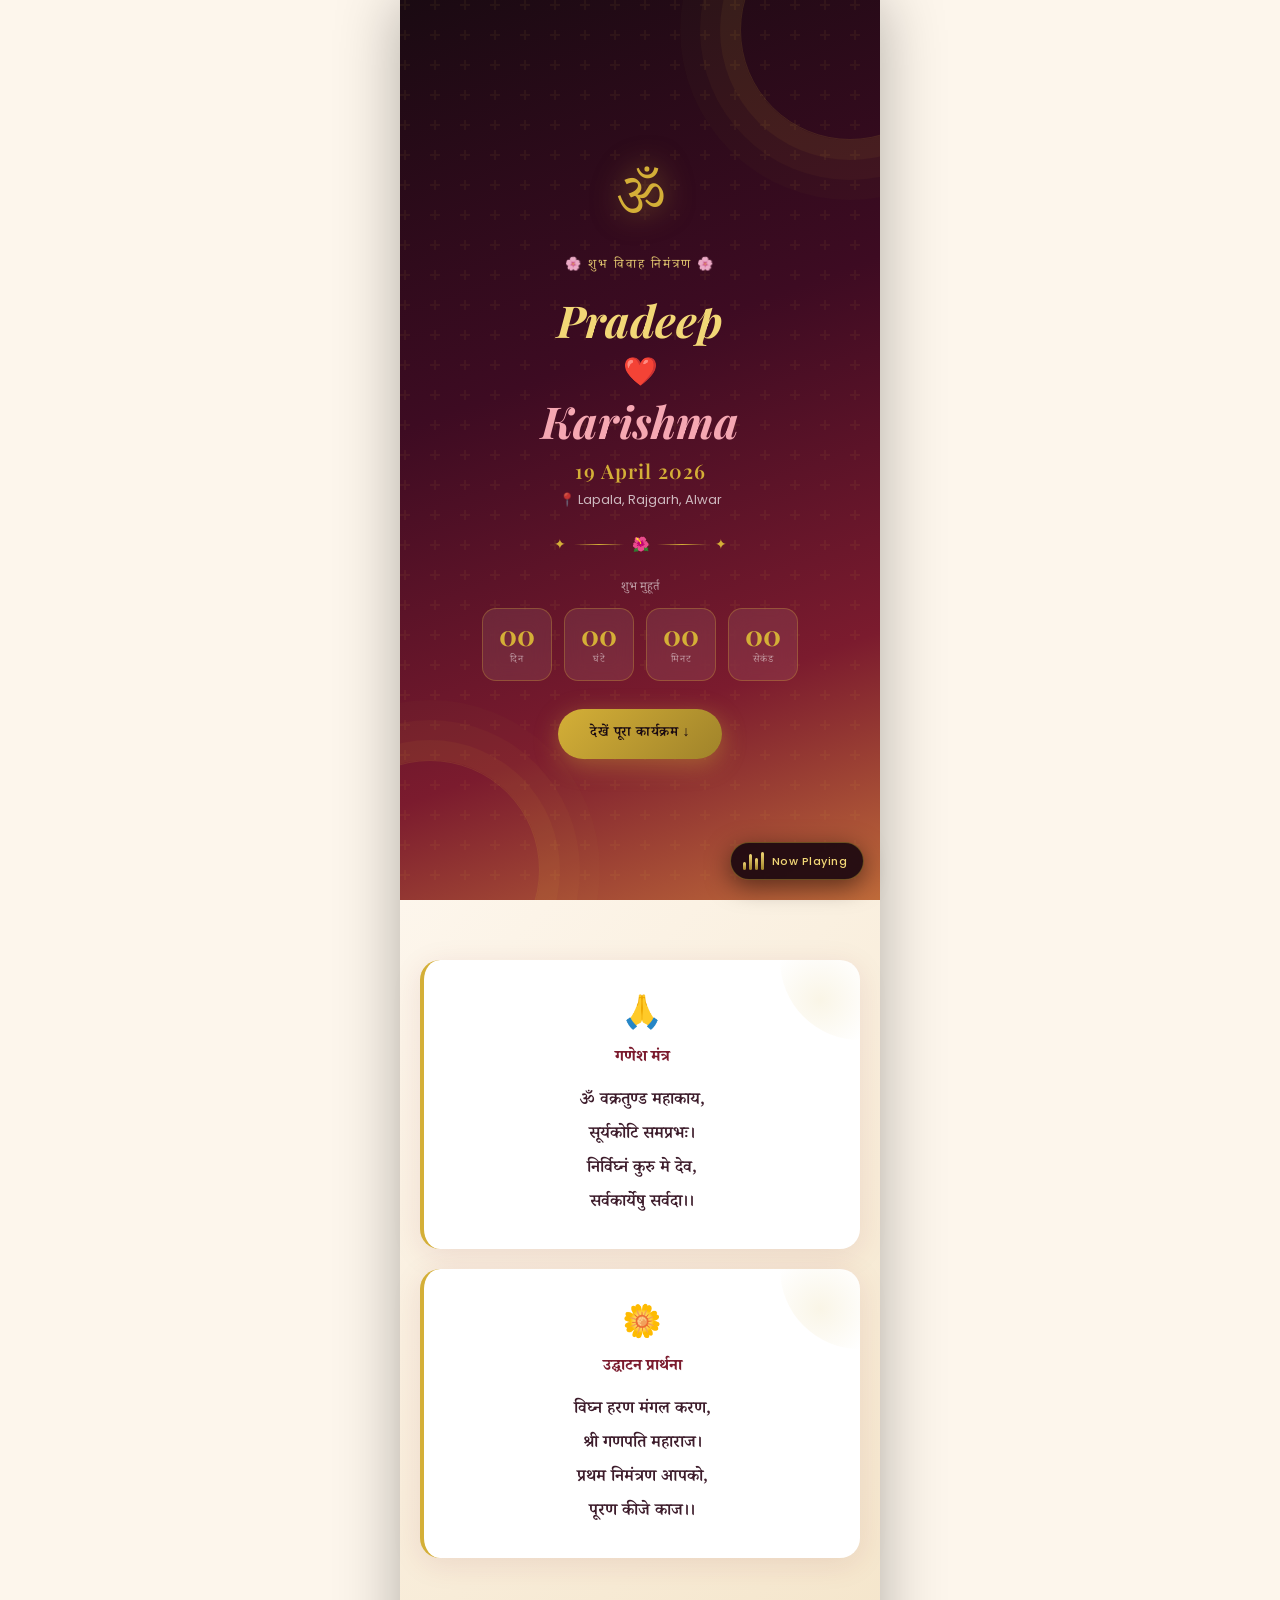
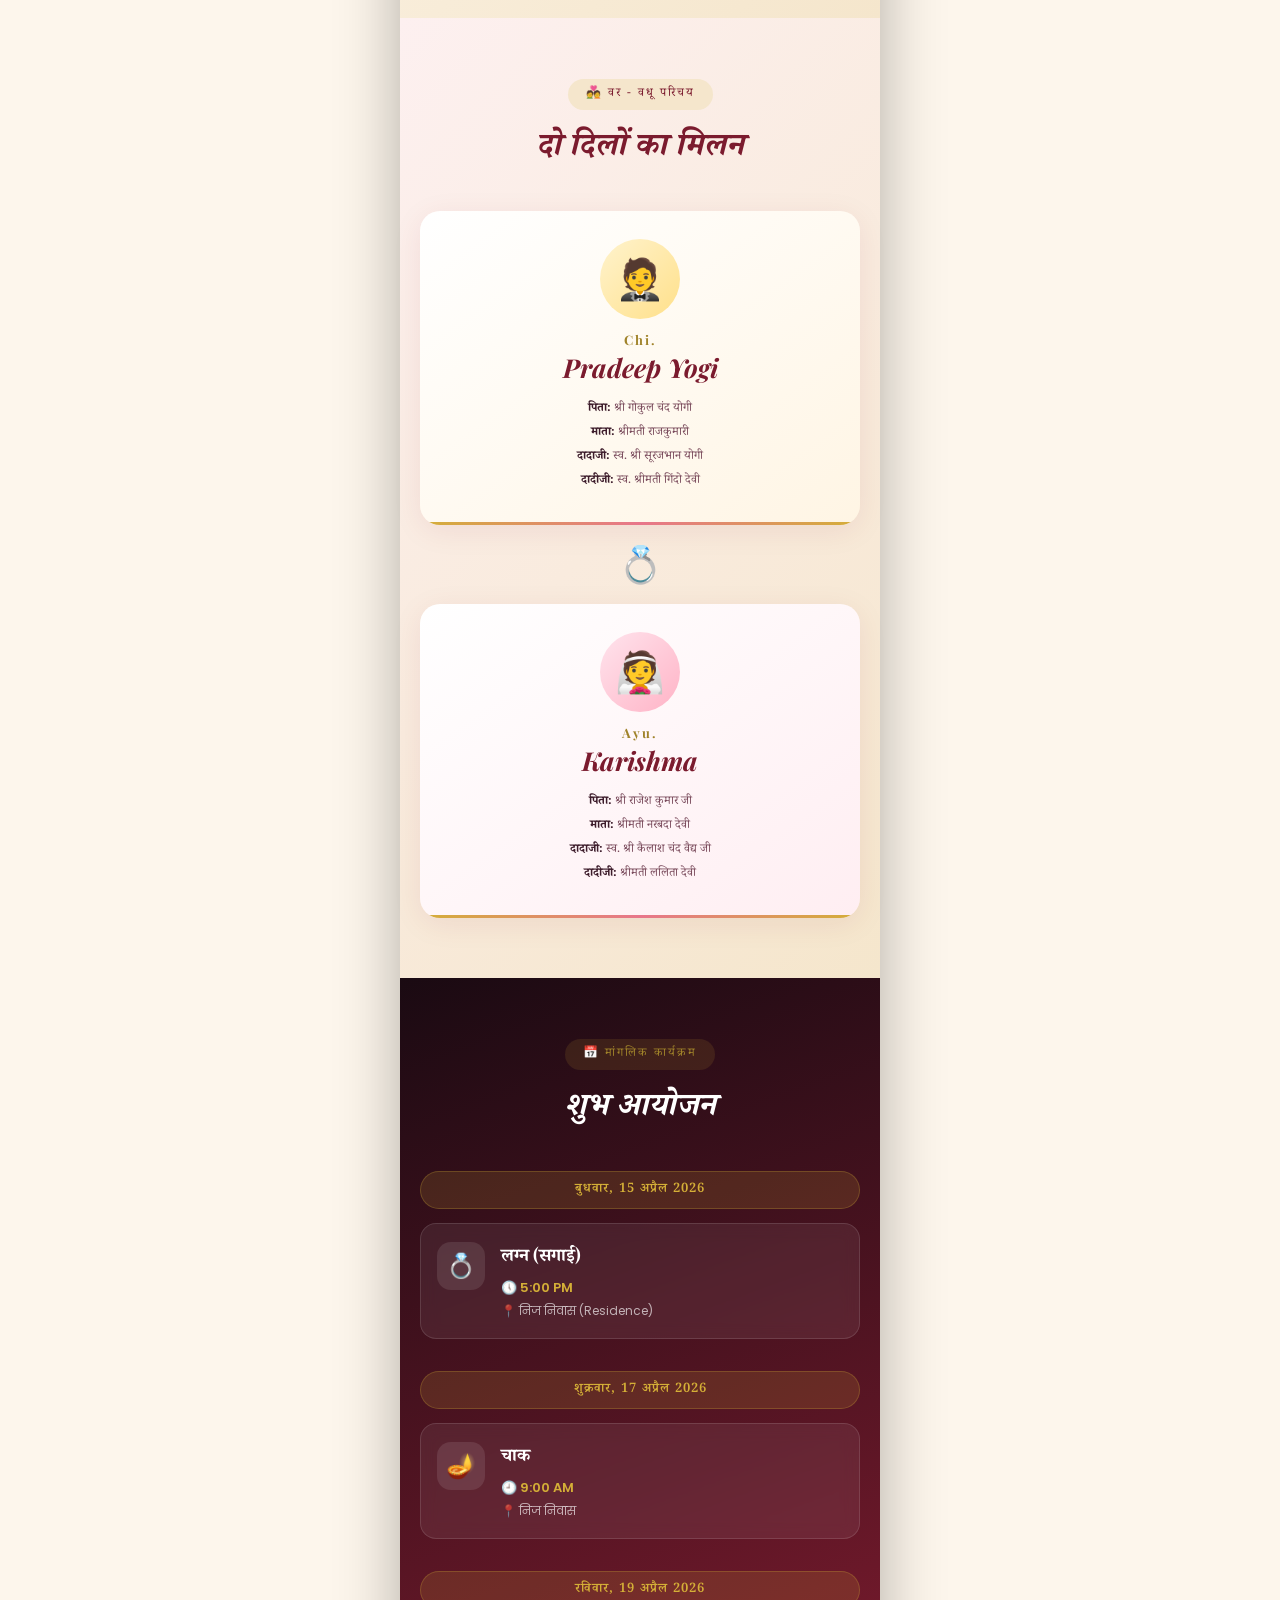
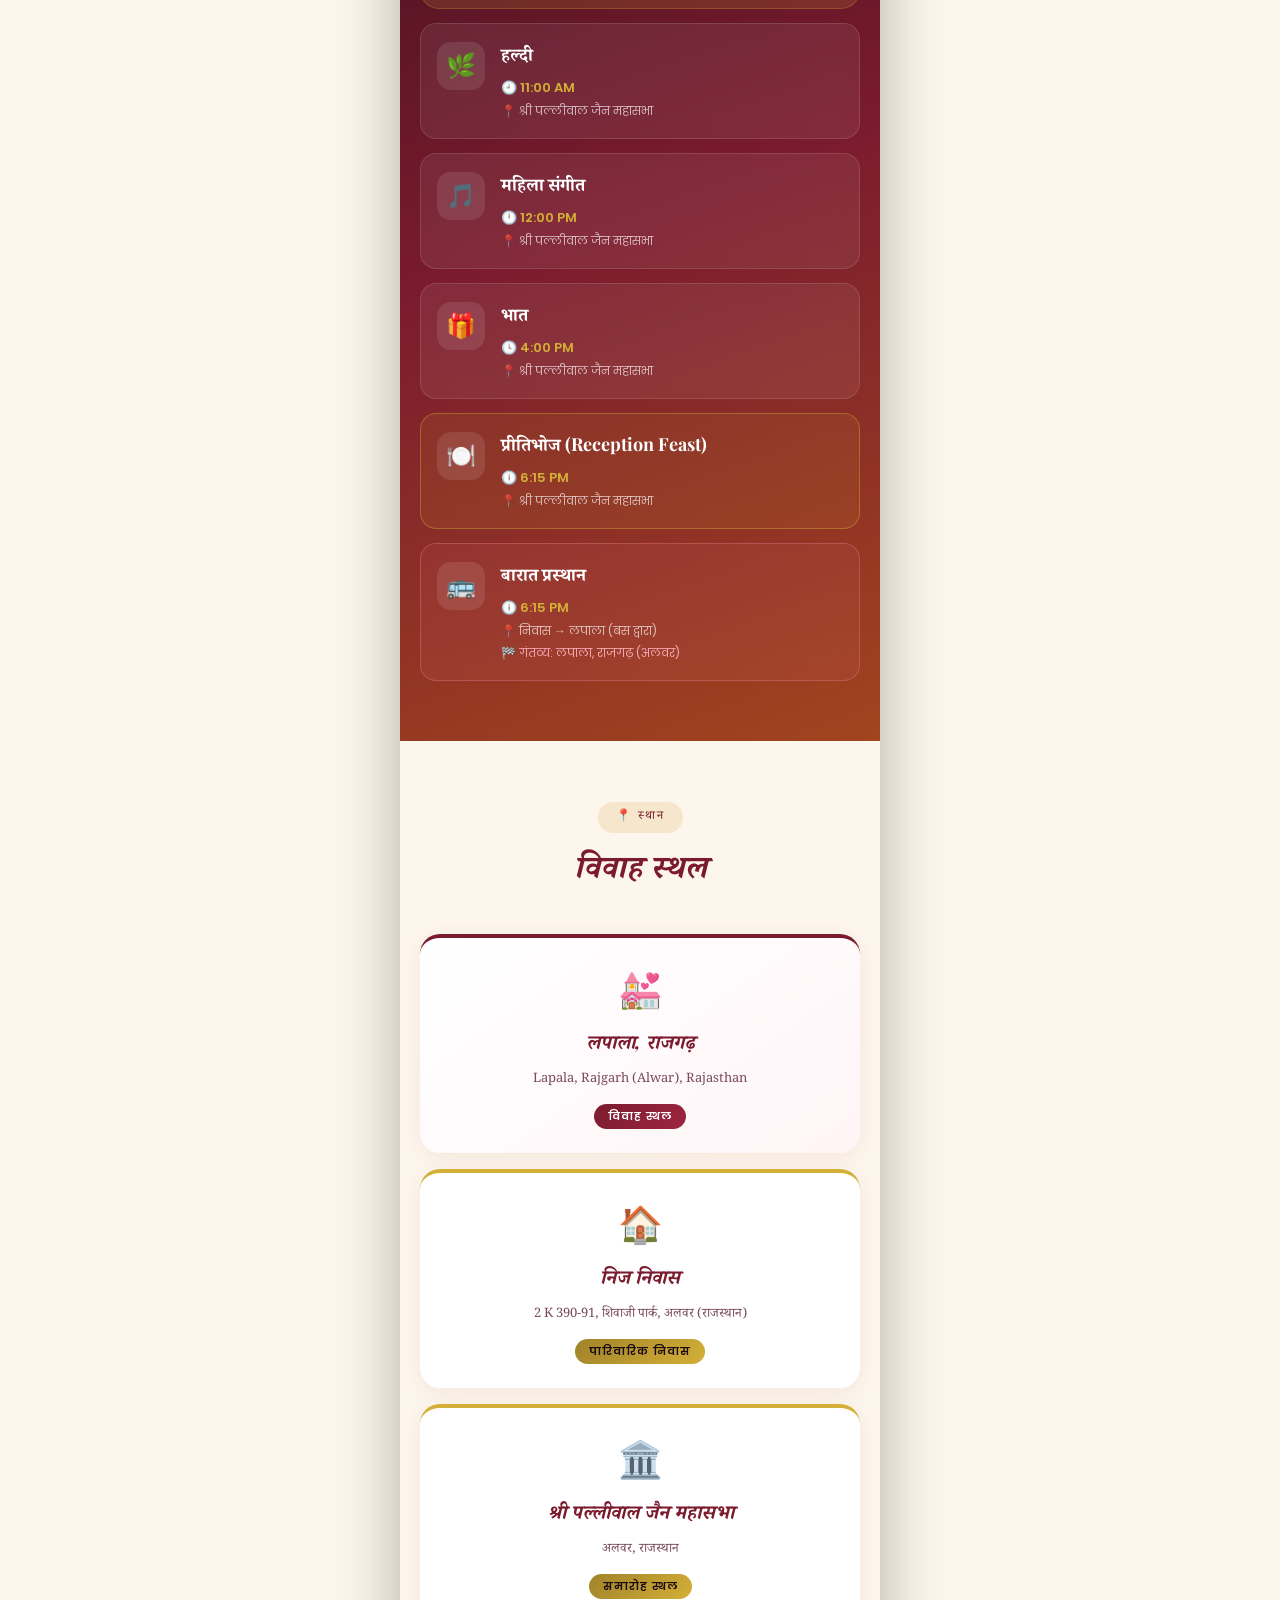
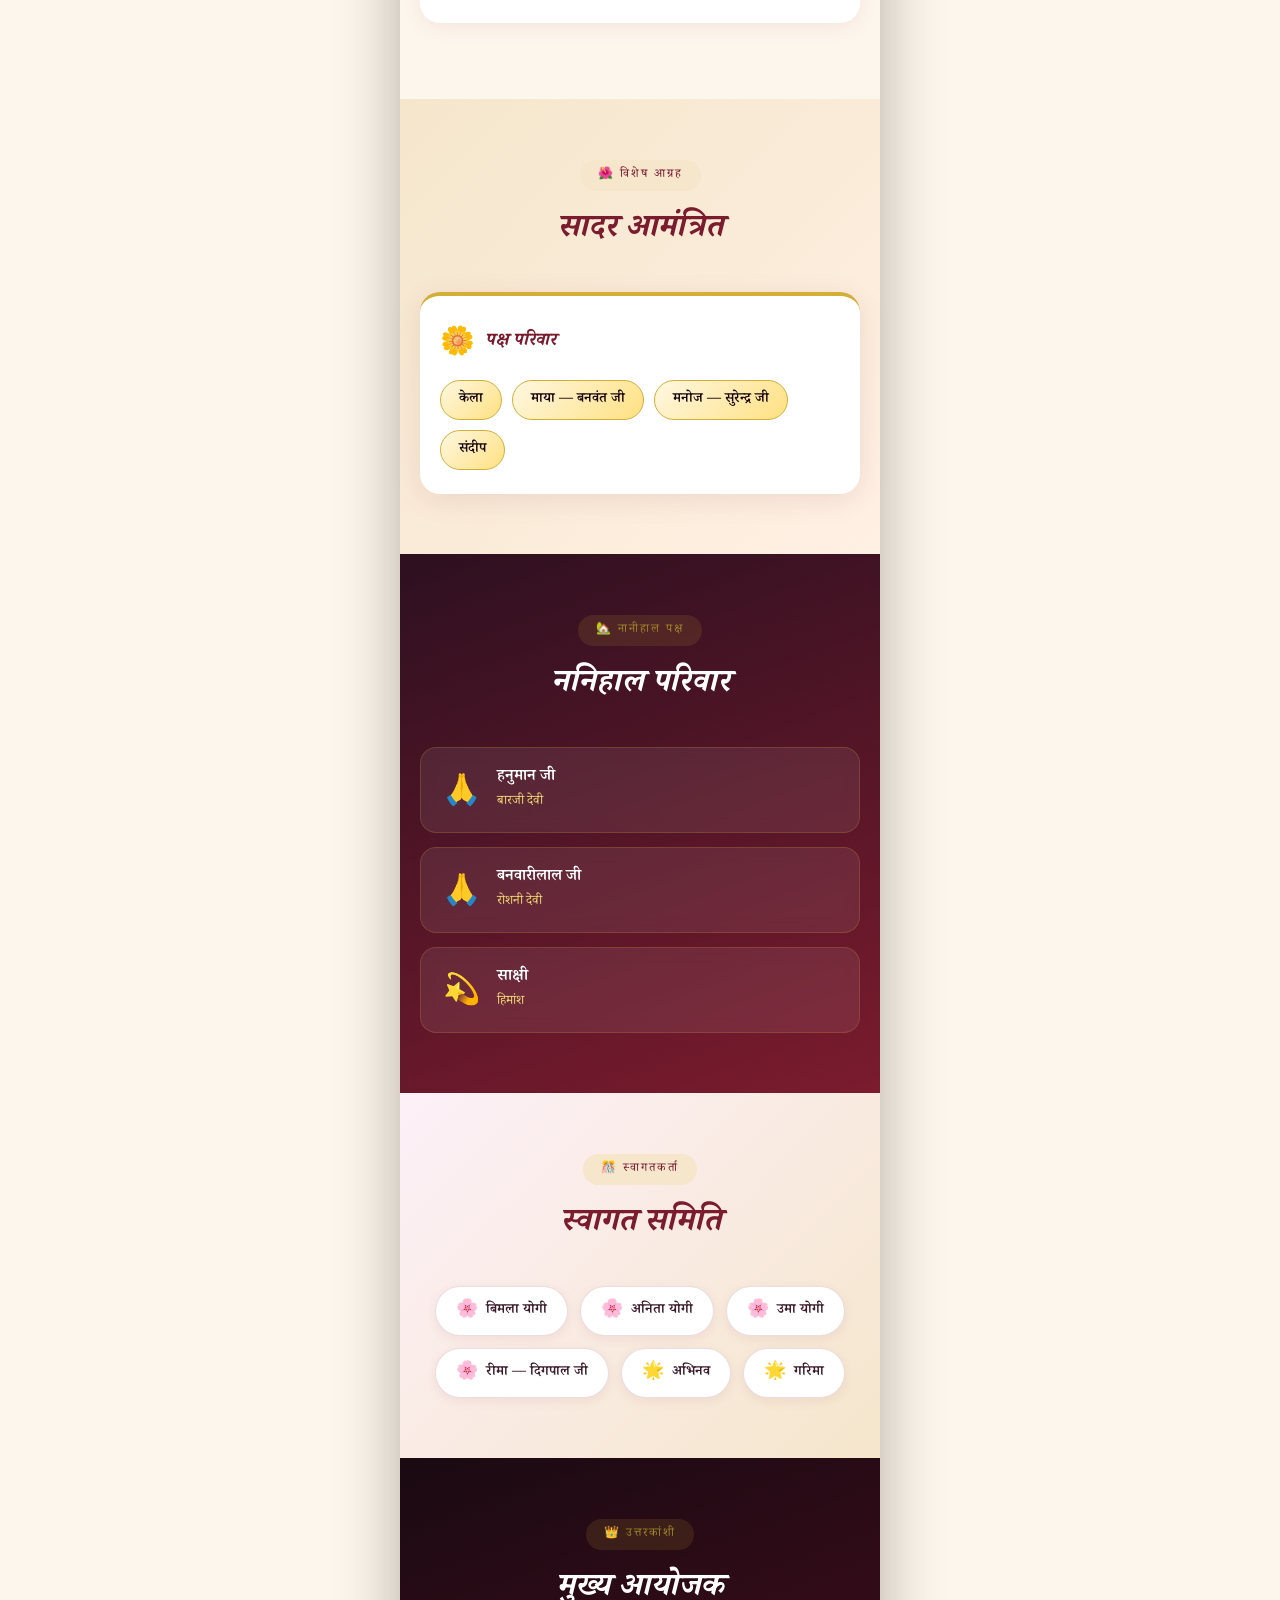
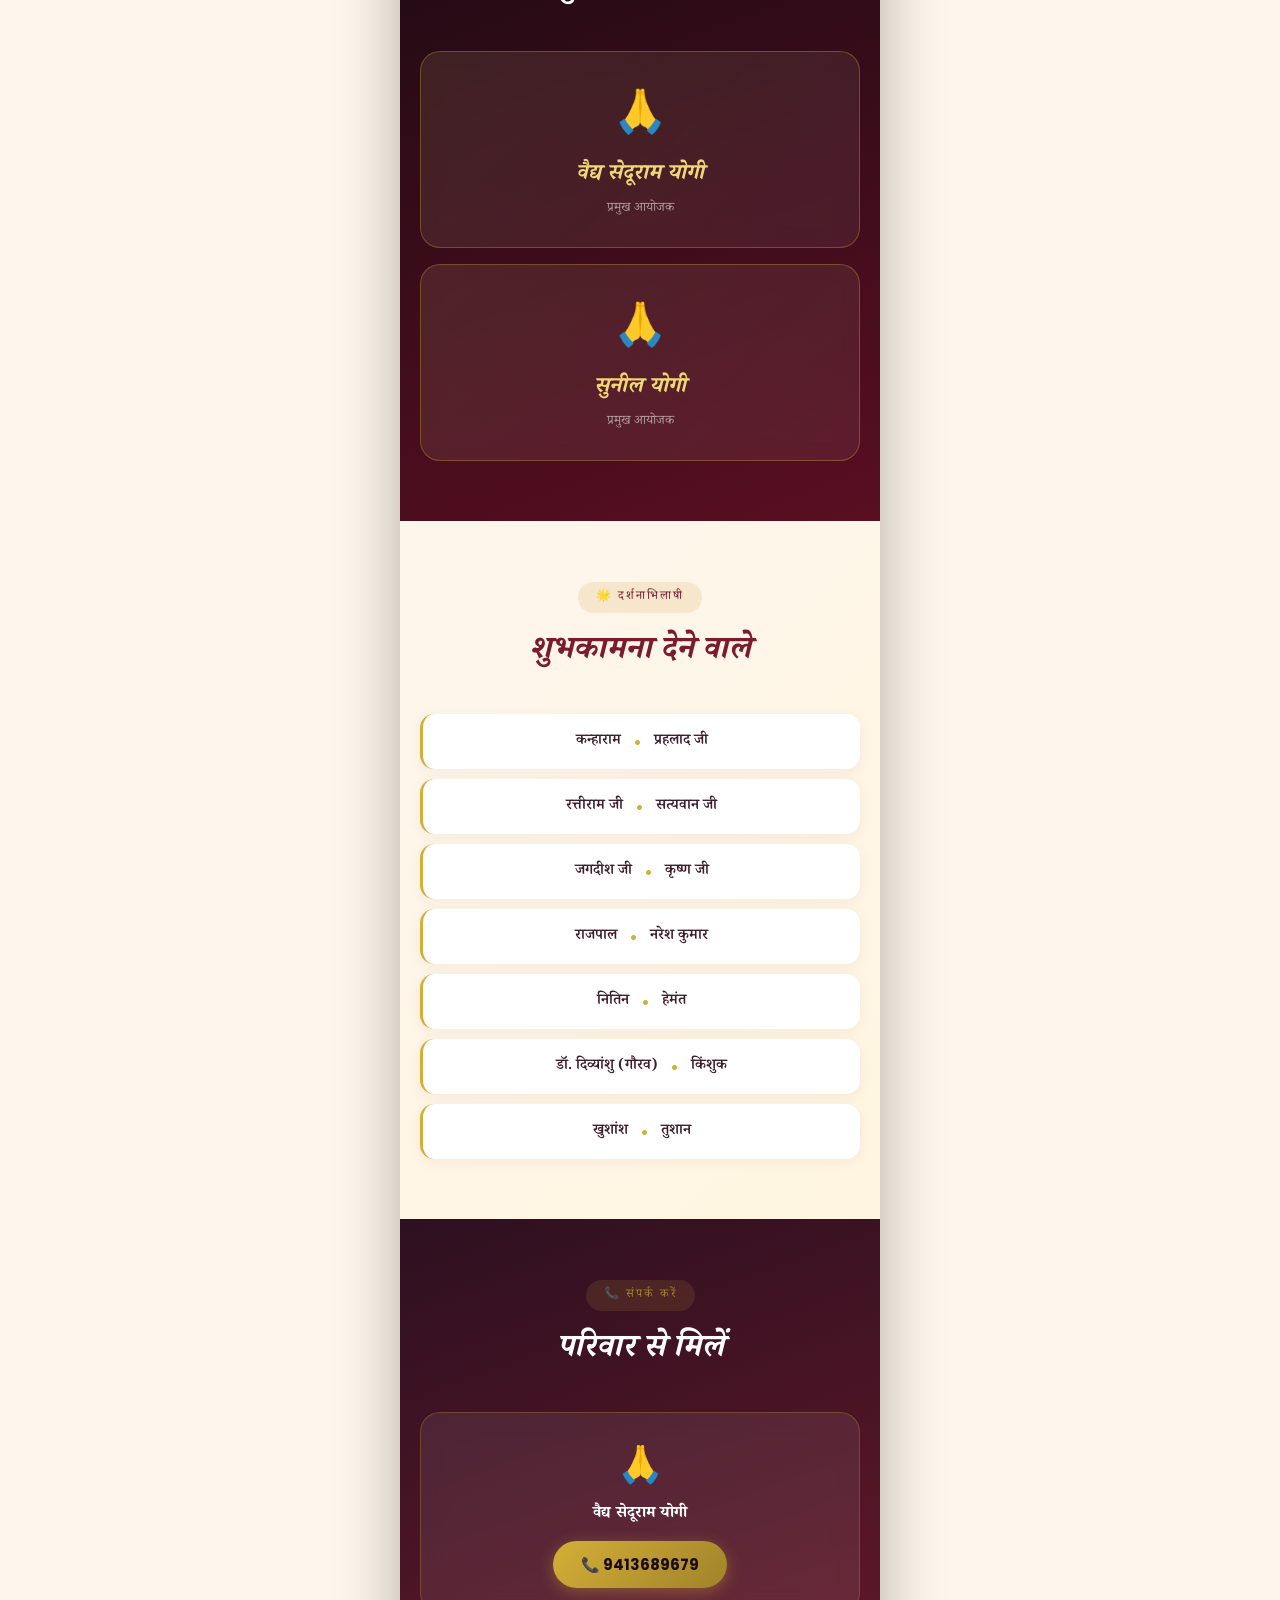
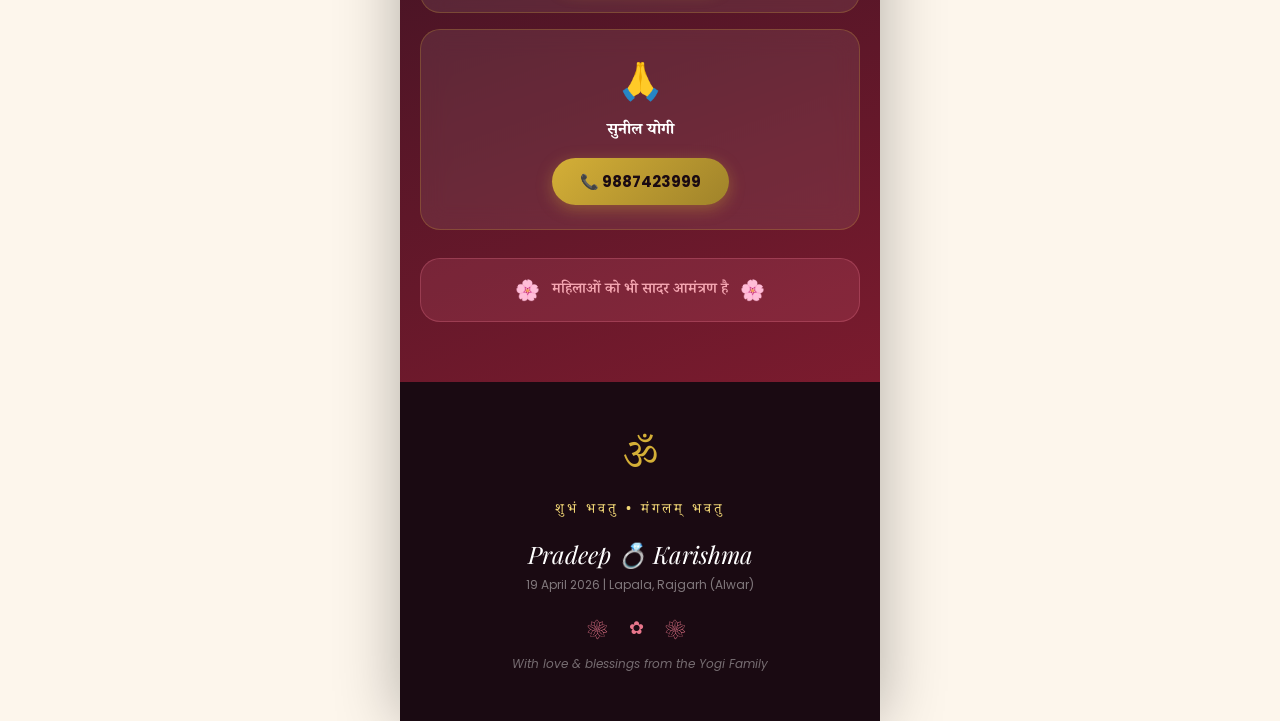
==== wedding/index.html @ ef15d755 "changes" ====
<!DOCTYPE html>
<html lang="hi">

<head>
  <meta charset="UTF-8" />
  <meta name="viewport" content="width=device-width, initial-scale=1.0" />
  <title>Pradeep 💍 Karishma | Wedding Invitation</title>
  <meta name="description"
    content="You are cordially invited to the wedding celebration of Chi. Pradeep Yogi and Ayu. Karishma on 19 April 2026 at Lapala, Rajgarh (Alwar)." />
  <link rel="preconnect" href="https://fonts.googleapis.com" />
  <link rel="preconnect" href="https://fonts.gstatic.com" crossorigin />
  <link
    href="https://fonts.googleapis.com/css2?family=Playfair+Display:ital,wght@0,400;0,600;0,700;1,400;1,600&family=Poppins:wght@300;400;500;600&family=Noto+Serif+Devanagari:wght@400;600&display=swap"
    rel="stylesheet" />
  <link rel="stylesheet" href="style.css" />
</head>

<body>

  <!-- Floating Petals -->
  <div class="petals-container" id="petalsContainer"></div>

  <!-- ===== BACKGROUND MUSIC (local file – autoplay) ===== -->
  <audio id="bgMusic" autoplay loop preload="auto">
    <source src="song.mpeg" type="audio/mpeg" />
  </audio>

  <!-- Tiny floating music indicator -->
  <div class="music-indicator" id="musicIndicator" title="Click to pause/play">
    <div class="music-bars">
      <span></span><span></span><span></span><span></span>
    </div>
    <span class="mi-label">Now Playing</span>
  </div>

  <!-- ===== HERO SECTION ===== -->
  <section class="hero" id="hero">
    <div class="hero-overlay"></div>
    <div class="mandala-top"></div>
    <div class="mandala-bottom"></div>
    <div class="hero-content">
      <div class="om-symbol">ॐ</div>
      <p class="invite-label">🌸 शुभ विवाह निमंत्रण 🌸</p>
      <h1 class="couple-names">
        <span class="groom-name">Pradeep</span>
        <span class="amp-heart">❤️</span>
        <span class="bride-name">Karishma</span>
      </h1>
      <p class="wedding-date-hero">19 April 2026</p>
      <p class="location-hero">📍 Lapala, Rajgarh, Alwar</p>
      <div class="divider-ornament">
        <span>✦</span><span class="line"></span><span>🌺</span><span class="line"></span><span>✦</span>
      </div>
      <div class="countdown-wrapper">
        <p class="countdown-label">शुभ मुहूर्त</p>
        <div class="countdown" id="countdown">
          <div class="count-box"><span id="days">00</span><label>दिन</label></div>
          <div class="count-box"><span id="hours">00</span><label>घंटे</label></div>
          <div class="count-box"><span id="mins">00</span><label>मिनट</label></div>
          <div class="count-box"><span id="secs">00</span><label>सेकंड</label></div>
        </div>
      </div>
      <div class="hero-btns">
        <a href="#schedule" class="scroll-btn">देखें पूरा कार्यक्रम ↓</a>
      </div>
    </div>
  </section>

  <!-- ===== MANTRA SECTION ===== -->
  <section class="mantra-section" id="mantra">
    <div class="section-inner">
      <div class="mantra-card ganesh-card">
        <div class="mantra-icon">🙏</div>
        <h3>गणेश मंत्र</h3>
        <p class="mantra-text">ॐ वक्रतुण्ड महाकाय,<br /> सूर्यकोटि समप्रभः।<br />निर्विघ्नं कुरु मे
          देव,<br />सर्वकार्येषु सर्वदा।।</p>
      </div>
      <div class="mantra-card prayer-card">
        <div class="mantra-icon">🌼</div>
        <h3>उद्घाटन प्रार्थना</h3>
        <p class="mantra-text">विघ्न हरण मंगल करण,<br />श्री गणपति महाराज।<br />प्रथम निमंत्रण आपको,<br />पूरण कीजे
          काज।।</p>
      </div>
    </div>
  </section>

  <!-- ===== COUPLE SECTION ===== -->
  <section class="couple-section" id="couple">
    <div class="section-inner">
      <div class="section-header">
        <span class="section-tag">💑 वर - वधू परिचय</span>
        <h2>दो दिलों का मिलन</h2>
      </div>
      <div class="couple-cards">
        <div class="person-card groom-card">
          <div class="person-avatar groom-avatar">🤵</div>
          <h3 class="person-title">Chi.</h3>
          <h2 class="person-name">Pradeep Yogi</h2>
          <div class="person-detail">
            <p><strong>पिता:</strong> श्री गोकुल चंद योगी</p>
            <p><strong>माता:</strong> श्रीमती राजकुमारी</p>
            <p><strong>दादाजी:</strong> स्व. श्री सूरजभान योगी</p>
            <p><strong>दादीजी:</strong> स्व. श्रीमती गिंदो देवी</p>
          </div>
        </div>

        <div class="heart-connector">
          <div class="heart-pulse">💍</div>
        </div>

        <div class="person-card bride-card">
          <div class="person-avatar bride-avatar">👰</div>
          <h3 class="person-title">Ayu.</h3>
          <h2 class="person-name">Karishma</h2>
          <div class="person-detail">
            <p><strong>पिता:</strong> श्री राजेश कुमार जी</p>
            <p><strong>माता:</strong> श्रीमती नरबदा देवी</p>
            <p><strong>दादाजी:</strong> स्व. श्री कैलाश चंद वैद्य जी</p>
            <p><strong>दादीजी:</strong> श्रीमती ललिता देवी</p>
          </div>
        </div>
      </div>
    </div>
  </section>

  <!-- ===== SCHEDULE SECTION ===== -->
  <section class="schedule-section" id="schedule">
    <div class="section-inner">
      <div class="section-header light">
        <span class="section-tag">📅 मांगलिक कार्यक्रम</span>
        <h2>शुभ आयोजन</h2>
      </div>
      <div class="timeline">

        <!-- Day 1 -->
        <div class="day-group">
          <div class="day-label">बुधवार, 15 अप्रैल 2026</div>
          <div class="event-card">
            <div class="event-icon-wrap"><span class="event-icon">💍</span></div>
            <div class="event-info">
              <h4>लग्न (सगाई)</h4>
              <p class="event-time">🕔 5:00 PM</p>
              <p class="event-venue">📍 निज निवास (Residence)</p>
            </div>
          </div>
        </div>

        <!-- Day 2 -->
        <div class="day-group">
          <div class="day-label">शुक्रवार, 17 अप्रैल 2026</div>
          <div class="event-card">
            <div class="event-icon-wrap"><span class="event-icon">🪔</span></div>
            <div class="event-info">
              <h4>चाक</h4>
              <p class="event-time">🕘 9:00 AM</p>
              <p class="event-venue">📍 निज निवास</p>
            </div>
          </div>
        </div>

        <!-- Day 3 -->
        <div class="day-group">
          <div class="day-label">रविवार, 19 अप्रैल 2026</div>
          <div class="event-card">
            <div class="event-icon-wrap"><span class="event-icon">🌿</span></div>
            <div class="event-info">
              <h4>हल्दी</h4>
              <p class="event-time">🕘 11:00 AM</p>
              <p class="event-venue">📍 श्री पल्लीवाल जैन महासभा</p>
            </div>
          </div>
          <div class="event-card">
            <div class="event-icon-wrap"><span class="event-icon">🎵</span></div>
            <div class="event-info">
              <h4>महिला संगीत</h4>
              <p class="event-time">🕛 12:00 PM</p>
              <p class="event-venue">📍 श्री पल्लीवाल जैन महासभा</p>
            </div>
          </div>
          <div class="event-card">
            <div class="event-icon-wrap"><span class="event-icon">🎁</span></div>
            <div class="event-info">
              <h4>भात</h4>
              <p class="event-time">🕓 4:00 PM</p>
              <p class="event-venue">📍 श्री पल्लीवाल जैन महासभा</p>
            </div>
          </div>
          <div class="event-card highlight-event">
            <div class="event-icon-wrap"><span class="event-icon">🍽️</span></div>
            <div class="event-info">
              <h4>प्रीतिभोज (Reception Feast)</h4>
              <p class="event-time">🕕 6:15 PM</p>
              <p class="event-venue">📍 श्री पल्लीवाल जैन महासभा</p>
            </div>
          </div>
          <div class="event-card highlight-event baraat-card">
            <div class="event-icon-wrap"><span class="event-icon">🚌</span></div>
            <div class="event-info">
              <h4>बारात प्रस्थान</h4>
              <p class="event-time">🕕 6:15 PM</p>
              <p class="event-venue">📍 निवास → लपाला (बस द्वारा)</p>
              <p class="baraat-dest">🏁 गंतव्य: लपाला, राजगढ़ (अलवर)</p>
            </div>
          </div>
        </div>

      </div>
    </div>
  </section>

  <!-- ===== VENUE SECTION ===== -->
  <section class="venue-section" id="venue">
    <div class="section-inner">
      <div class="section-header">
        <span class="section-tag">📍 स्थान</span>
        <h2>विवाह स्थल</h2>
      </div>
      <div class="venue-card main-venue">
        <div class="venue-icon">💒</div>
        <h3>लपाला, राजगढ़</h3>
        <p>Lapala, Rajgarh (Alwar), Rajasthan</p>
        <span class="venue-badge">विवाह स्थल</span>
      </div>
      <div class="venue-card">
        <div class="venue-icon">🏠</div>
        <h3>निज निवास</h3>
        <p>2 K 390-91, शिवाजी पार्क, अलवर (राजस्थान)</p>
        <span class="venue-badge secondary">पारिवारिक निवास</span>
      </div>
      <div class="venue-card">
        <div class="venue-icon">🏛️</div>
        <h3>श्री पल्लीवाल जैन महासभा</h3>
        <p>अलवर, राजस्थान</p>
        <span class="venue-badge secondary">समारोह स्थल</span>
      </div>
    </div>
  </section>

  <!-- ===== VISHESH AAGRAH ===== -->
  <section class="vishesh-section" id="vishesh">
    <div class="section-inner">
      <div class="section-header">
        <span class="section-tag">🌺 विशेष आग्रह</span>
        <h2>सादर आमंत्रित</h2>
      </div>
      <div class="family-group-card">
        <div class="fgc-header"><span class="fgc-icon">🌼</span>
          <h3>पक्ष परिवार</h3>
        </div>
        <div class="name-pills">
          <span class="pill gold-pill">केला</span>
          <span class="pill gold-pill">माया — बनवंत जी</span>
          <span class="pill gold-pill">मनोज — सुरेन्द्र जी</span>
          <span class="pill gold-pill">संदीप</span>
        </div>
      </div>
    </div>
  </section>

  <!-- ===== NANIHAL PAKSH ===== -->
  <section class="nanihal-section" id="nanihal">
    <div class="section-inner">
      <div class="section-header light">
        <span class="section-tag">🏡 नानीहाल पक्ष</span>
        <h2>ननिहाल परिवार</h2>
      </div>
      <div class="family-trio">
        <div class="family-pair-card">
          <div class="pair-icon">🙏</div>
          <p class="pair-names">हनुमान जी<br /><span class="pair-sub">बारजी देवी</span></p>
        </div>
        <div class="family-pair-card">
          <div class="pair-icon">🙏</div>
          <p class="pair-names">बनवारीलाल जी<br /><span class="pair-sub">रोशनी देवी</span></p>
        </div>
        <div class="family-pair-card">
          <div class="pair-icon">💫</div>
          <p class="pair-names">साक्षी<br /><span class="pair-sub">हिमांश</span></p>
        </div>
      </div>
    </div>
  </section>

  <!-- ===== SWAGATKARTA ===== -->
  <section class="swagat-section" id="swagat">
    <div class="section-inner">
      <div class="section-header">
        <span class="section-tag">🎊 स्वागतकर्ता</span>
        <h2>स्वागत समिति</h2>
      </div>
      <div class="swagat-grid">
        <div class="swagat-chip"><span>🌸</span> बिमला योगी</div>
        <div class="swagat-chip"><span>🌸</span> अनिता योगी</div>
        <div class="swagat-chip"><span>🌸</span> उमा योगी</div>
        <div class="swagat-chip"><span>🌸</span> रीमा — दिगपाल जी</div>
        <div class="swagat-chip"><span>🌟</span> अभिनव</div>
        <div class="swagat-chip"><span>🌟</span> गरिमा</div>
      </div>
    </div>
  </section>

  <!-- ===== UTTARAKANSHI ===== -->
  <section class="uttara-section" id="uttara">
    <div class="section-inner">
      <div class="section-header light">
        <span class="section-tag">👑 उत्तरकांशी</span>
        <h2>मुख्य आयोजक</h2>
      </div>
      <div class="uttara-cards">
        <div class="uttara-card">
          <div class="uttara-avatar">🙏</div>
          <h3>वैद्य सेदूराम योगी</h3>
          <p>प्रमुख आयोजक</p>
        </div>
        <div class="uttara-card">
          <div class="uttara-avatar">🙏</div>
          <h3>सुनील योगी</h3>
          <p>प्रमुख आयोजक</p>
        </div>
      </div>
    </div>
  </section>

  <!-- ===== DARSHANABHILASHI ===== -->
  <section class="darshan-section" id="darshan">
    <div class="section-inner">
      <div class="section-header">
        <span class="section-tag">🌟 दर्शनाभिलाषी</span>
        <h2>शुभकामना देने वाले</h2>
      </div>
      <div class="darshan-grid">
        <div class="darshan-pair"><span class="d-name">कन्हाराम</span><span class="d-sep">•</span><span
            class="d-name">प्रहलाद जी</span></div>
        <div class="darshan-pair"><span class="d-name">रत्तीराम जी</span><span class="d-sep">•</span><span
            class="d-name">सत्यवान जी</span></div>
        <div class="darshan-pair"><span class="d-name">जगदीश जी</span><span class="d-sep">•</span><span
            class="d-name">कृष्ण जी</span></div>
        <div class="darshan-pair"><span class="d-name">राजपाल</span><span class="d-sep">•</span><span
            class="d-name">नरेश कुमार</span></div>
        <div class="darshan-pair"><span class="d-name">नितिन</span><span class="d-sep">•</span><span
            class="d-name">हेमंत</span></div>
        <div class="darshan-pair"><span class="d-name">डॉ. दिव्यांशु (गौरव)</span><span class="d-sep">•</span><span
            class="d-name">किंशुक</span></div>
        <div class="darshan-pair"><span class="d-name">खुशांश</span><span class="d-sep">•</span><span
            class="d-name">तुशान</span></div>
      </div>
    </div>
  </section>

  <!-- ===== CONTACT SECTION ===== -->
  <section class="contact-section" id="contact">
    <div class="section-inner">
      <div class="section-header light">
        <span class="section-tag">📞 संपर्क करें</span>
        <h2>परिवार से मिलें</h2>
      </div>
      <div class="contact-cards">
        <div class="contact-card">
          <div class="contact-avatar">🙏</div>
          <h4>वैद्य सेदूराम योगी</h4>
          <a href="tel:9413689679" class="phone-btn">📞 9413689679</a>
        </div>
        <div class="contact-card">
          <div class="contact-avatar">🙏</div>
          <h4>सुनील योगी</h4>
          <a href="tel:9887423999" class="phone-btn">📞 9887423999</a>
        </div>
      </div>
      <div class="ladies-note">
        <span>🌸</span>
        <p>महिलाओं को भी सादर आमंत्रण है</p>
        <span>🌸</span>
      </div>
    </div>
  </section>

  <!-- ===== FOOTER ===== -->
  <footer class="footer">
    <div class="footer-om">ॐ</div>
    <p class="footer-blessing">शुभं भवतु • मंगलम् भवतु</p>
    <p class="footer-names">Pradeep 💍 Karishma</p>
    <p class="footer-date">19 April 2026 | Lapala, Rajgarh (Alwar)</p>
    <div class="footer-divider">❀ ✿ ❀</div>
    <p class="footer-note">With love & blessings from the Yogi Family</p>
  </footer>

  <script src="script.js"></script>
</body>

</html>
---- wedding/style.css ----
/* ============================
   RESET & BASE
   ============================ */
*, *::before, *::after { box-sizing: border-box; margin: 0; padding: 0; }

:root {
  --gold:       #D4AF37;
  --gold-light: #F2D776;
  --gold-dark:  #A0832A;
  --maroon:     #7B1B2E;
  --maroon-light: #9E2540;
  --cream:      #FDF6EC;
  --cream-dark: #F5E6CC;
  --rose:       #E8768B;
  --rose-light: #F5A7B2;
  --deep:       #1A0A12;
  --deep2:      #2D1020;
  --text:       #3D1C2B;
  --text-light: #7A4B5C;
  --white:      #FFFFFF;
  --shadow:     0 8px 32px rgba(212,175,55,0.18);
  --radius:     20px;
  --font-serif: 'Playfair Display', 'Noto Serif Devanagari', serif;
  --font-body:  'Poppins', sans-serif;
  --font-deva:  'Noto Serif Devanagari', serif;
}

html { scroll-behavior: smooth; }

body {
  font-family: var(--font-body);
  background: var(--cream);
  color: var(--text);
  overflow-x: hidden;
  max-width: 480px;
  margin: 0 auto;
}

/* ============================
   FLOATING PETALS
   ============================ */
.petals-container {
  position: fixed; top: 0; left: 0; width: 100%; height: 100%;
  pointer-events: none; z-index: 9999; overflow: hidden;
}
.petal {
  position: absolute;
  top: -40px;
  font-size: 20px;
  animation: petalFall linear infinite;
  opacity: 0.7;
}
@keyframes petalFall {
  0%   { transform: translateY(0) rotate(0deg);   opacity: 0.8; }
  100% { transform: translateY(110vh) rotate(720deg); opacity: 0; }
}

/* ============================
   HERO SECTION
   ============================ */
.hero {
  position: relative;
  min-height: 100vh;
  background: linear-gradient(160deg, #1A0A12 0%, #3D0B22 40%, #7B1B2E 75%, #C06B3A 100%);
  display: flex; align-items: center; justify-content: center;
  overflow: hidden;
  padding: 60px 24px 40px;
}
.hero-overlay {
  position: absolute; inset: 0;
  background: url("data:image/svg+xml,%3Csvg width='60' height='60' viewBox='0 0 60 60' xmlns='http://www.w3.org/2000/svg'%3E%3Cg fill='none' fill-rule='evenodd'%3E%3Cg fill='%23D4AF37' fill-opacity='0.06'%3E%3Cpath d='M36 34v-4h-2v4h-4v2h4v4h2v-4h4v-2h-4zm0-30V0h-2v4h-4v2h4v4h2V6h4V4h-4zM6 34v-4H4v4H0v2h4v4h2v-4h4v-2H6zM6 4V0H4v4H0v2h4v4h2V6h4V4H6z'/%3E%3C/g%3E%3C/g%3E%3C/svg%3E");
}

/* Mandala decorations */
.mandala-top, .mandala-bottom {
  position: absolute;
  width: 220px; height: 220px;
  border-radius: 50%;
  border: 1px solid rgba(212,175,55,0.15);
  pointer-events: none;
}
.mandala-top {
  top: -80px; right: -80px;
  box-shadow: 0 0 0 20px rgba(212,175,55,0.06),
              0 0 0 40px rgba(212,175,55,0.04),
              0 0 0 60px rgba(212,175,55,0.02);
}
.mandala-bottom {
  bottom: -80px; left: -80px;
  box-shadow: 0 0 0 20px rgba(212,175,55,0.06),
              0 0 0 40px rgba(212,175,55,0.04),
              0 0 0 60px rgba(212,175,55,0.02);
}

.hero-content {
  position: relative; z-index: 2;
  text-align: center; width: 100%;
}
.om-symbol {
  font-family: var(--font-deva);
  font-size: 56px;
  color: var(--gold);
  text-shadow: 0 0 30px rgba(212,175,55,0.6);
  animation: glow 3s ease-in-out infinite alternate;
  margin-bottom: 8px;
}
@keyframes glow {
  from { text-shadow: 0 0 20px rgba(212,175,55,0.4); }
  to   { text-shadow: 0 0 50px rgba(212,175,55,0.9), 0 0 80px rgba(212,175,55,0.4); }
}
.invite-label {
  font-family: var(--font-deva);
  color: var(--gold-light);
  font-size: 13px;
  letter-spacing: 2px;
  margin-bottom: 20px;
  opacity: 0.9;
}
.couple-names {
  font-family: var(--font-serif);
  font-size: 44px;
  line-height: 1.1;
  margin-bottom: 12px;
  display: flex; flex-direction: column; align-items: center; gap: 4px;
}
.groom-name { color: var(--gold-light); font-style: italic; }
.amp-heart  { font-size: 28px; line-height: 1.6; }
.bride-name { color: var(--rose-light); font-style: italic; }

.wedding-date-hero {
  font-family: var(--font-serif);
  font-size: 20px;
  color: var(--gold);
  font-weight: 600;
  letter-spacing: 1px;
  margin-bottom: 6px;
}
.location-hero {
  color: rgba(255,255,255,0.7);
  font-size: 13px;
  margin-bottom: 24px;
}
.divider-ornament {
  display: flex; align-items: center; gap: 8px;
  justify-content: center;
  margin-bottom: 24px;
}
.divider-ornament span { color: var(--gold); font-size: 14px; }
.divider-ornament .line {
  flex: 1; max-width: 50px; height: 1px;
  background: linear-gradient(90deg, transparent, var(--gold), transparent);
}

/* Countdown */
.countdown-wrapper { margin-bottom: 28px; }
.countdown-label {
  font-family: var(--font-deva);
  color: rgba(255,255,255,0.6);
  font-size: 12px;
  margin-bottom: 10px;
}
.countdown {
  display: flex; gap: 12px; justify-content: center;
}
.count-box {
  background: rgba(255,255,255,0.08);
  border: 1px solid rgba(212,175,55,0.3);
  border-radius: 14px;
  padding: 12px 16px;
  min-width: 66px;
  text-align: center;
  backdrop-filter: blur(10px);
}
.count-box span {
  display: block; font-size: 28px; font-weight: 700;
  color: var(--gold); font-family: var(--font-serif);
  line-height: 1;
}
.count-box label {
  font-size: 10px; color: rgba(255,255,255,0.5);
  font-family: var(--font-deva);
  letter-spacing: 1px; margin-top: 4px; display: block;
}

.scroll-btn {
  display: inline-block;
  background: linear-gradient(135deg, var(--gold), var(--gold-dark));
  color: var(--deep);
  font-family: var(--font-deva);
  font-weight: 600;
  font-size: 14px;
  padding: 14px 32px;
  border-radius: 50px;
  text-decoration: none;
  box-shadow: 0 6px 24px rgba(212,175,55,0.4);
  transition: transform 0.2s, box-shadow 0.2s;
  letter-spacing: 0.5px;
}
.scroll-btn:hover { transform: translateY(-3px); box-shadow: 0 10px 32px rgba(212,175,55,0.55); }

/* ============================
   SECTION COMMONS
   ============================ */
section { padding: 60px 0; }
.section-inner { padding: 0 20px; }
.section-header { text-align: center; margin-bottom: 36px; }
.section-tag {
  display: inline-block;
  font-family: var(--font-deva);
  font-size: 12px;
  letter-spacing: 2px;
  color: var(--maroon);
  background: var(--cream-dark);
  padding: 6px 18px; border-radius: 50px;
  margin-bottom: 10px;
}
.section-header h2 {
  font-family: var(--font-serif);
  font-size: 32px; color: var(--maroon);
  font-style: italic;
}
.section-header.light .section-tag { color: var(--gold-dark); background: rgba(212,175,55,0.12); }
.section-header.light h2 { color: var(--white); }

/* ============================
   MANTRA SECTION
   ============================ */
.mantra-section {
  background: linear-gradient(135deg, var(--cream) 0%, var(--cream-dark) 100%);
  padding: 60px 0;
}
.mantra-section .section-inner {
  display: flex; flex-direction: column; gap: 20px;
}
.mantra-card {
  background: var(--white);
  border-radius: var(--radius);
  padding: 28px 24px;
  text-align: center;
  box-shadow: 0 6px 30px rgba(123,27,46,0.10);
  border-left: 4px solid var(--gold);
  position: relative; overflow: hidden;
}
.mantra-card::before {
  content: '';
  position: absolute; top: 0; right: 0;
  width: 80px; height: 80px;
  background: radial-gradient(circle, rgba(212,175,55,0.12), transparent);
  border-radius: 0 20px 0 80px;
}
.mantra-icon { font-size: 32px; margin-bottom: 8px; }
.mantra-card h3 {
  font-family: var(--font-serif);
  font-size: 16px; color: var(--maroon);
  margin-bottom: 14px; font-weight: 700;
}
.mantra-text {
  font-family: var(--font-deva);
  font-size: 17px;
  line-height: 2;
  color: var(--text);
  font-weight: 600;
}

/* ============================
   COUPLE SECTION
   ============================ */
.couple-section {
  background: linear-gradient(135deg, #FDF0F0, var(--cream-dark));
}
.couple-cards {
  display: flex;
  flex-direction: column;
  align-items: center;
  gap: 0;
}
.person-card {
  background: var(--white);
  border-radius: var(--radius);
  padding: 28px 20px;
  text-align: center;
  width: 100%;
  box-shadow: 0 6px 30px rgba(123,27,46,0.08);
  position: relative; overflow: hidden;
}
.groom-card { background: linear-gradient(145deg, #fff, #FFF5E4); }
.bride-card  { background: linear-gradient(145deg, #fff, #FFEEF2); }

.person-card::after {
  content: '';
  position: absolute; bottom: 0; left: 0; right: 0;
  height: 3px;
  background: linear-gradient(90deg, var(--gold), var(--rose), var(--gold));
}
.person-avatar {
  width: 80px; height: 80px; border-radius: 50%;
  display: flex; align-items: center; justify-content: center;
  font-size: 40px; margin: 0 auto 12px;
}
.groom-avatar { background: linear-gradient(135deg, #FFF3CD, #FFE08A); }
.bride-avatar  { background: linear-gradient(135deg, #FFE4ED, #FFB3C6); }

.person-title {
  font-family: var(--font-serif);
  color: var(--gold-dark); font-size: 13px;
  margin-bottom: 2px; letter-spacing: 2px;
}
.person-name {
  font-family: var(--font-serif);
  font-size: 26px; color: var(--maroon);
  font-style: italic; margin-bottom: 16px;
}
.person-detail p {
  font-size: 12px; color: var(--text-light);
  margin-bottom: 6px; line-height: 1.5;
  font-family: var(--font-deva);
}
.person-detail strong { color: var(--text); }

.heart-connector {
  padding: 12px 0;
  display: flex; align-items: center; justify-content: center;
}
.heart-pulse {
  font-size: 36px;
  animation: heartbeat 1.2s ease-in-out infinite;
}
@keyframes heartbeat {
  0%, 100% { transform: scale(1); }
  50%       { transform: scale(1.25); }
}

/* ============================
   SCHEDULE SECTION
   ============================ */
.schedule-section {
  background: linear-gradient(160deg, var(--deep) 0%, var(--maroon) 60%, #A0451E 100%);
}
.timeline { display: flex; flex-direction: column; gap: 32px; }
.day-group { display: flex; flex-direction: column; gap: 14px; }
.day-label {
  font-family: var(--font-deva);
  font-size: 13px; font-weight: 600;
  color: var(--gold);
  letter-spacing: 1px;
  padding: 8px 16px;
  background: rgba(212,175,55,0.15);
  border-radius: 50px;
  text-align: center;
  border: 1px solid rgba(212,175,55,0.25);
}
.event-card {
  display: flex; align-items: flex-start; gap: 16px;
  background: rgba(255,255,255,0.07);
  border: 1px solid rgba(255,255,255,0.12);
  border-radius: 16px;
  padding: 18px 16px;
  backdrop-filter: blur(8px);
  transition: transform 0.2s, background 0.2s;
}
.event-card:active { transform: scale(0.98); background: rgba(255,255,255,0.12); }
.highlight-event {
  border-color: rgba(212,175,55,0.4);
  background: rgba(212,175,55,0.1);
}
.baraat-card { border-color: rgba(232,118,139,0.4); background: rgba(232,118,139,0.1); }
.event-icon-wrap {
  width: 48px; height: 48px; min-width: 48px;
  border-radius: 14px; background: rgba(255,255,255,0.1);
  display: flex; align-items: center; justify-content: center;
  font-size: 24px;
}
.event-info { flex: 1; }
.event-info h4 {
  font-family: var(--font-serif);
  font-size: 18px; color: var(--white);
  margin-bottom: 6px;
}
.event-time {
  font-size: 13px; color: var(--gold);
  font-weight: 600; margin-bottom: 4px;
}
.event-venue { font-size: 12px; color: rgba(255,255,255,0.65); }
.baraat-dest  { font-size: 12px; color: var(--rose-light); margin-top: 4px; }

/* ============================
   VENUE SECTION
   ============================ */
.venue-section { background: var(--cream); }
.venue-card {
  background: var(--white);
  border-radius: var(--radius);
  padding: 24px 20px;
  margin-bottom: 16px;
  box-shadow: 0 4px 20px rgba(123,27,46,0.07);
  text-align: center;
  border-top: 4px solid var(--gold);
  transition: transform 0.2s;
}
.venue-card:hover { transform: translateY(-4px); }
.main-venue { border-top-color: var(--maroon); background: linear-gradient(145deg, #fff, #FFF5F7); }
.venue-icon { font-size: 36px; margin-bottom: 10px; }
.venue-card h3 {
  font-family: var(--font-serif);
  font-size: 20px; color: var(--maroon);
  font-style: italic; margin-bottom: 8px;
}
.venue-card p { font-size: 13px; color: var(--text-light); font-family: var(--font-deva); margin-bottom: 12px; }
.venue-badge {
  display: inline-block; font-size: 11px; font-weight: 600;
  padding: 4px 14px; border-radius: 50px;
  background: linear-gradient(135deg, var(--maroon), var(--maroon-light));
  color: var(--white); letter-spacing: 1px;
}
.venue-badge.secondary {
  background: linear-gradient(135deg, var(--gold-dark), var(--gold));
  color: var(--deep);
}

/* ============================
   CONTACT SECTION
   ============================ */
.contact-section {
  background: linear-gradient(160deg, var(--deep2) 0%, var(--maroon) 100%);
}
.contact-cards {
  display: flex; flex-direction: column; gap: 16px;
  margin-bottom: 28px;
}
.contact-card {
  background: rgba(255,255,255,0.08);
  border: 1px solid rgba(212,175,55,0.25);
  border-radius: var(--radius);
  padding: 24px 20px;
  text-align: center;
  backdrop-filter: blur(12px);
}
.contact-avatar { font-size: 36px; margin-bottom: 10px; }
.contact-card h4 {
  font-family: var(--font-deva);
  font-size: 16px; color: var(--white);
  margin-bottom: 14px;
}
.phone-btn {
  display: inline-block;
  background: linear-gradient(135deg, var(--gold), var(--gold-dark));
  color: var(--deep);
  font-weight: 700; font-size: 15px;
  padding: 12px 28px;
  border-radius: 50px;
  text-decoration: none;
  box-shadow: 0 4px 16px rgba(212,175,55,0.35);
  transition: transform 0.2s;
}
.phone-btn:hover { transform: translateY(-2px); }
.ladies-note {
  display: flex; align-items: center; gap: 12px;
  justify-content: center;
  background: rgba(232,118,139,0.15);
  border: 1px solid rgba(232,118,139,0.3);
  border-radius: var(--radius);
  padding: 16px 20px;
}
.ladies-note span { font-size: 20px; }
.ladies-note p {
  font-family: var(--font-deva);
  color: var(--rose-light); font-size: 15px; font-weight: 600;
}

/* ============================
   FOOTER
   ============================ */
.footer {
  background: var(--deep);
  padding: 48px 20px;
  text-align: center;
}
.footer-om {
  font-family: var(--font-deva);
  font-size: 40px; color: var(--gold);
  margin-bottom: 8px;
}
.footer-blessing {
  font-family: var(--font-deva);
  font-size: 14px; color: var(--gold-light);
  letter-spacing: 3px; margin-bottom: 16px;
}
.footer-names {
  font-family: var(--font-serif);
  font-size: 24px; color: var(--white);
  font-style: italic; margin-bottom: 6px;
}
.footer-date { font-size: 12px; color: rgba(255,255,255,0.45); margin-bottom: 20px; }
.footer-divider { font-size: 18px; color: var(--rose); margin-bottom: 14px; letter-spacing: 8px; }
.footer-note { font-size: 12px; color: rgba(255,255,255,0.4); font-style: italic; }

/* ============================
   ANIMATIONS (AOS-like)
   ============================ */
.fade-up {
  opacity: 0; transform: translateY(30px);
  transition: opacity 0.7s ease, transform 0.7s ease;
}
.fade-up.visible { opacity: 1; transform: translateY(0); }

.hero-btns { display: flex; justify-content: center; gap: 12px; flex-wrap: wrap; }

/* ============================
   FLOATING MUSIC INDICATOR
   ============================ */
.music-indicator {
  position: fixed;
  bottom: 20px;
  right: 16px;
  z-index: 10000;
  display: flex;
  align-items: center;
  gap: 8px;
  background: rgba(20, 4, 14, 0.88);
  border: 1px solid rgba(212,175,55,0.4);
  border-radius: 50px;
  padding: 9px 16px 9px 12px;
  cursor: pointer;
  backdrop-filter: blur(16px);
  box-shadow: 0 6px 24px rgba(0,0,0,0.5);
  transition: transform 0.2s, box-shadow 0.2s;
  user-select: none;
}
.music-indicator:hover {
  transform: translateY(-3px);
  box-shadow: 0 10px 32px rgba(212,175,55,0.25);
}
.music-indicator.paused .music-bars span { animation-play-state: paused; }

/* Equalizer bars */
.music-bars {
  display: flex; align-items: flex-end;
  gap: 3px; height: 18px;
}
.music-bars span {
  display: block;
  width: 3px;
  border-radius: 2px;
  background: linear-gradient(to top, var(--gold-dark), var(--gold-light));
  animation: equalizer 0.8s ease-in-out infinite alternate;
}
.music-bars span:nth-child(1) { height: 8px;  animation-delay: 0s;    animation-duration: 0.7s; }
.music-bars span:nth-child(2) { height: 16px; animation-delay: 0.15s; animation-duration: 0.9s; }
.music-bars span:nth-child(3) { height: 12px; animation-delay: 0.3s;  animation-duration: 0.6s; }
.music-bars span:nth-child(4) { height: 18px; animation-delay: 0.45s; animation-duration: 0.8s; }
@keyframes equalizer {
  from { transform: scaleY(0.3); opacity: 0.7; }
  to   { transform: scaleY(1);   opacity: 1; }
}

.mi-label {
  font-size: 11px;
  color: var(--gold-light);
  font-family: var(--font-body);
  font-weight: 500;
  letter-spacing: 0.5px;
  white-space: nowrap;
}
@media (min-width: 481px) {
  .music-indicator { right: calc(50% - 240px + 16px); }
}


/* ============================
   VISHESH AAGRAH
   ============================ */
.vishesh-section { background: linear-gradient(135deg, var(--cream-dark), #FFF0E4); }
.family-group-card {
  background: var(--white);
  border-radius: var(--radius);
  padding: 24px 20px;
  box-shadow: 0 6px 28px rgba(123,27,46,0.10);
  border-top: 4px solid var(--gold);
}
.fgc-header {
  display: flex; align-items: center; gap: 10px;
  margin-bottom: 18px;
}
.fgc-icon { font-size: 28px; }
.fgc-header h3 {
  font-family: var(--font-serif);
  font-size: 18px; color: var(--maroon); font-style: italic;
}
.name-pills { display: flex; flex-wrap: wrap; gap: 10px; }
.pill {
  display: inline-flex; align-items: center;
  padding: 8px 18px; border-radius: 50px;
  font-family: var(--font-deva);
  font-size: 14px; font-weight: 600;
}
.gold-pill {
  background: linear-gradient(135deg, #FFF8E1, #FFE082);
  color: var(--deep); border: 1px solid var(--gold);
}
.rose-pill {
  background: linear-gradient(135deg, #FFE4ED, #FFB3C6);
  color: var(--maroon); border: 1px solid var(--rose);
}

/* ============================
   NANIHAL PAKSH
   ============================ */
.nanihal-section {
  background: linear-gradient(160deg, #2D1020 0%, var(--maroon) 100%);
}
.family-trio { display: flex; flex-direction: column; gap: 14px; }
.family-pair-card {
  display: flex; align-items: center; gap: 16px;
  background: rgba(255,255,255,0.08);
  border: 1px solid rgba(212,175,55,0.2);
  border-radius: 16px; padding: 18px 20px;
  backdrop-filter: blur(8px);
}
.pair-icon { font-size: 30px; min-width: 40px; text-align: center; }
.pair-names {
  font-family: var(--font-deva);
  font-size: 16px; color: var(--white); font-weight: 600;
  line-height: 1.5;
}
.pair-sub {
  font-size: 13px; color: var(--gold-light);
  font-weight: 400;
}

/* ============================
   SWAGATKARTA
   ============================ */
.swagat-section { background: linear-gradient(135deg, #FDF0F8, var(--cream-dark)); }
.swagat-grid { display: flex; flex-wrap: wrap; gap: 12px; justify-content: center; }
.swagat-chip {
  display: flex; align-items: center; gap: 8px;
  background: var(--white);
  border: 1px solid rgba(123,27,46,0.15);
  border-radius: 50px;
  padding: 10px 20px;
  font-family: var(--font-deva);
  font-size: 14px; color: var(--text);
  font-weight: 600;
  box-shadow: 0 3px 12px rgba(123,27,46,0.07);
  transition: transform 0.2s, box-shadow 0.2s;
}
.swagat-chip:hover { transform: translateY(-2px); box-shadow: 0 6px 20px rgba(123,27,46,0.14); }
.swagat-chip span { font-size: 18px; }

/* ============================
   UTTARAKANSHI
   ============================ */
.uttara-section {
  background: linear-gradient(160deg, var(--deep) 0%, #5A0E22 100%);
}
.uttara-cards { display: flex; flex-direction: column; gap: 16px; }
.uttara-card {
  background: rgba(255,255,255,0.06);
  border: 1px solid rgba(212,175,55,0.35);
  border-radius: var(--radius); padding: 28px 20px;
  text-align: center; backdrop-filter: blur(10px);
  position: relative; overflow: hidden;
}
.uttara-card::before {
  content: '';
  position: absolute; inset: 0;
  background: linear-gradient(135deg, rgba(212,175,55,0.06), transparent);
}
.uttara-avatar {
  font-size: 42px; margin-bottom: 12px;
  display: block;
}
.uttara-card h3 {
  font-family: var(--font-serif);
  font-size: 22px; color: var(--gold-light);
  font-style: italic; margin-bottom: 6px;
}
.uttara-card p {
  font-family: var(--font-deva);
  font-size: 13px; color: rgba(255,255,255,0.55);
}

/* ============================
   DARSHANABHILASHI
   ============================ */
.darshan-section {
  background: linear-gradient(135deg, var(--cream) 0%, #FFF5E0 100%);
}
.darshan-grid { display: flex; flex-direction: column; gap: 10px; }
.darshan-pair {
  display: flex; align-items: center; justify-content: center;
  gap: 12px;
  background: var(--white);
  border-radius: 14px; padding: 14px 20px;
  box-shadow: 0 3px 14px rgba(123,27,46,0.06);
  border-left: 3px solid var(--gold);
  flex-wrap: wrap;
}
.d-name {
  font-family: var(--font-deva);
  font-size: 15px; color: var(--text); font-weight: 600;
}
.d-sep {
  font-size: 18px; color: var(--gold);
  font-weight: 700; flex-shrink: 0;
}

/* ============================
   RESPONSIVE TWEAKS
   ============================ */
@media (max-width: 380px) {
  .couple-names { font-size: 36px; }
  .count-box { min-width: 56px; padding: 10px 12px; }
  .count-box span { font-size: 22px; }
  .sound-hint { font-size: 11px; padding: 8px 16px; }
}
@media (min-width: 481px) {
  body { box-shadow: 0 0 60px rgba(0,0,0,0.3); }
}
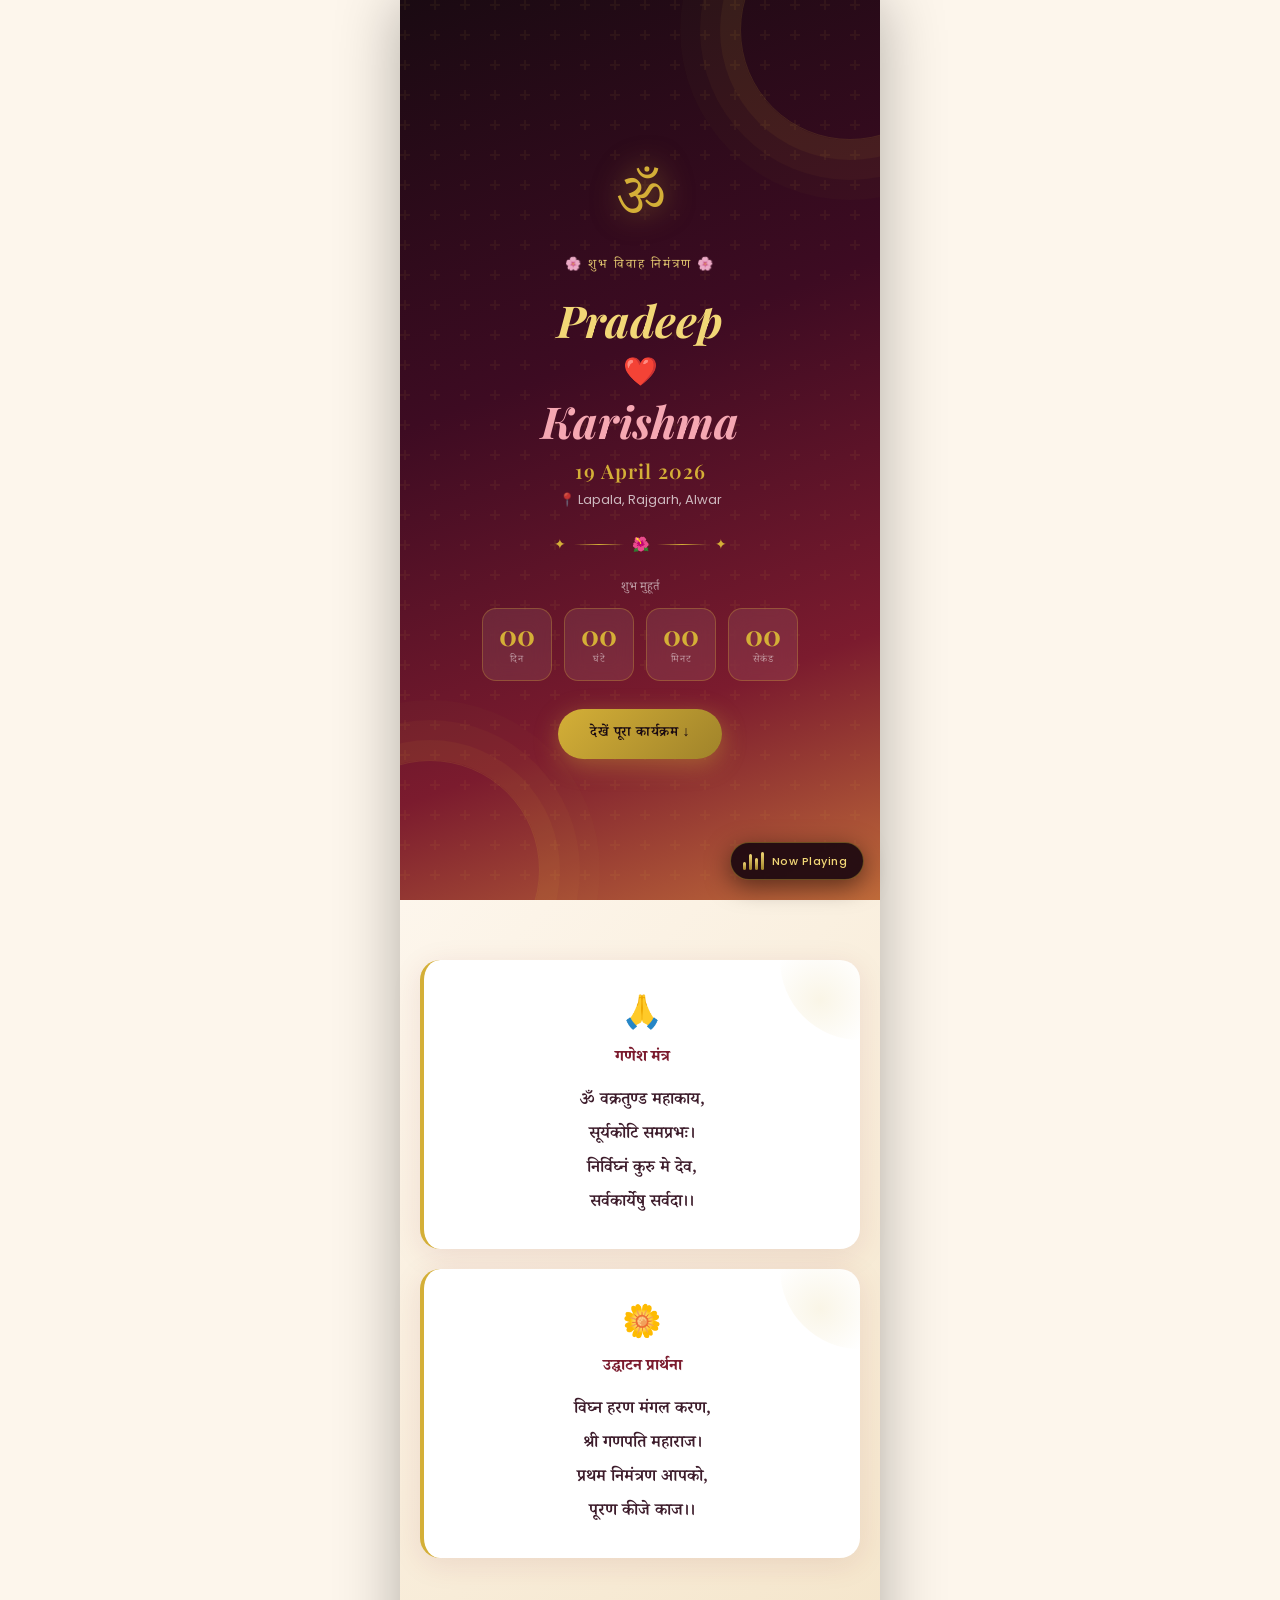
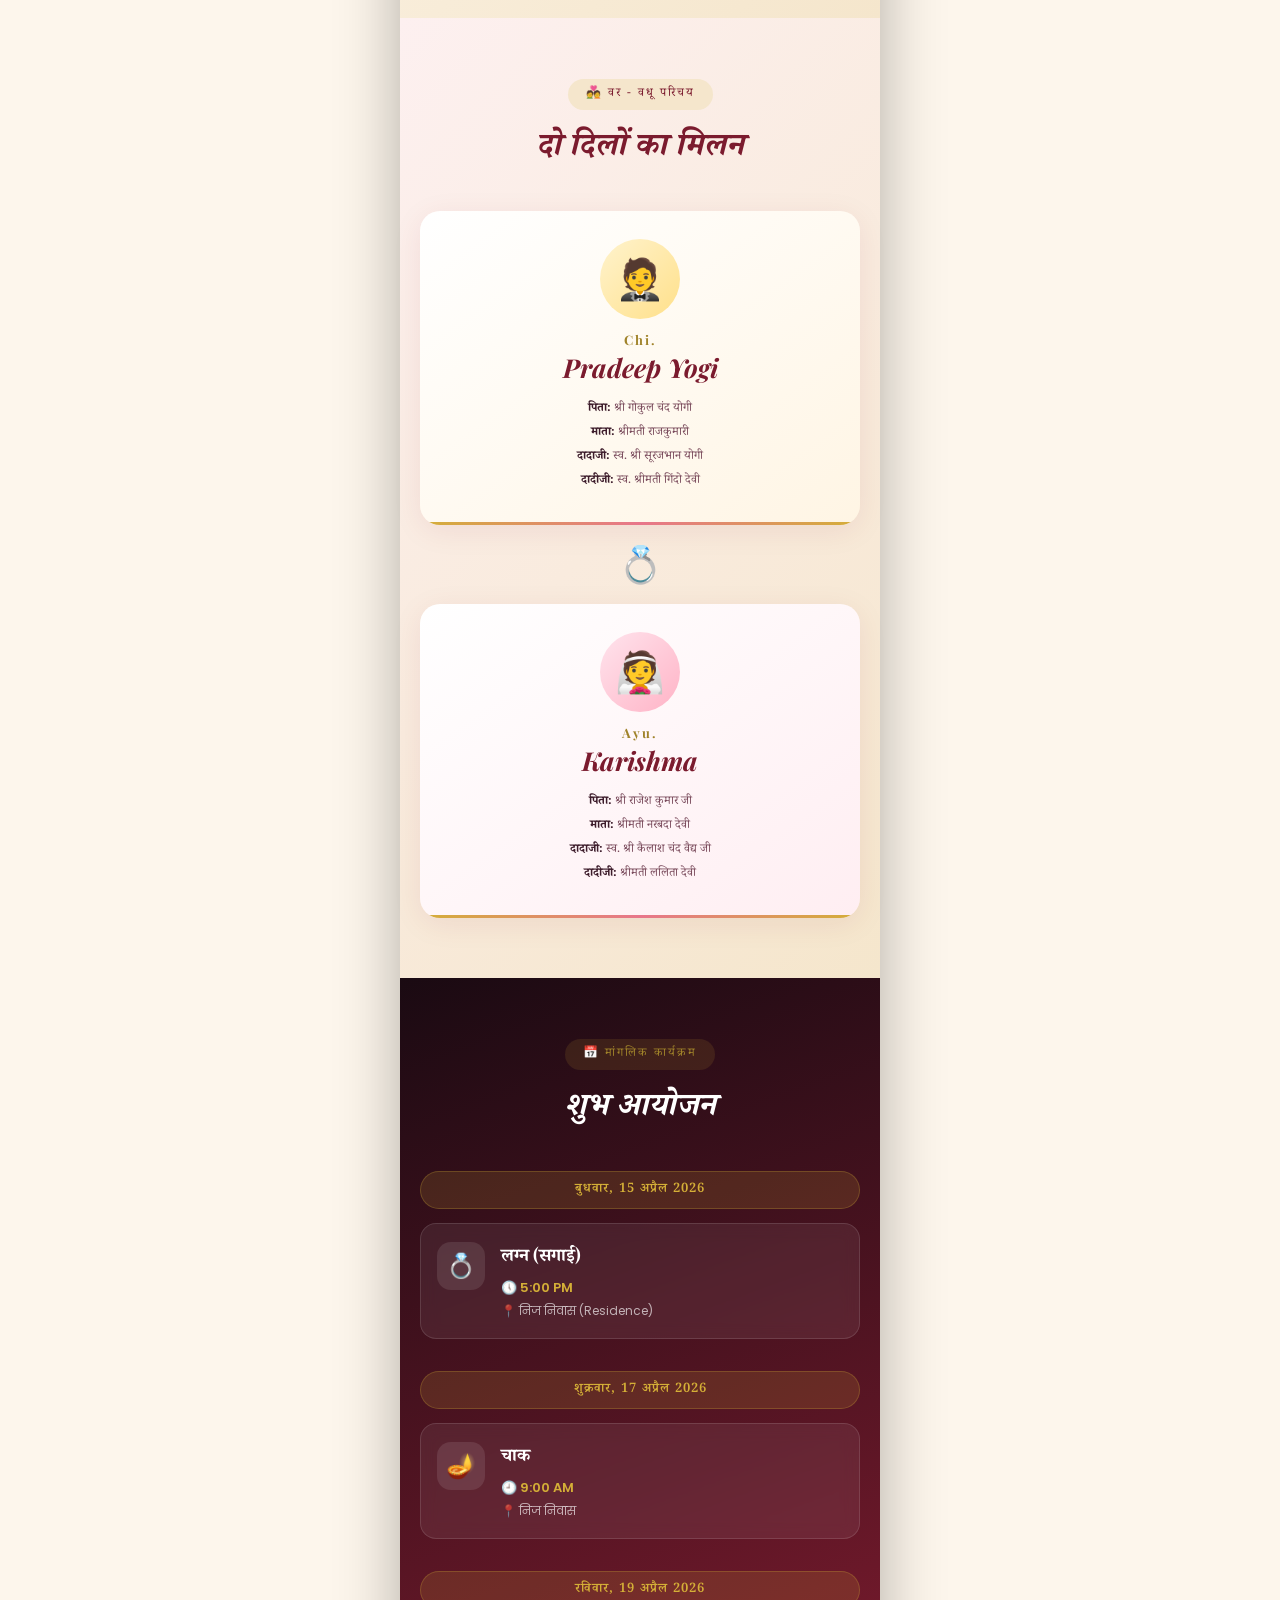
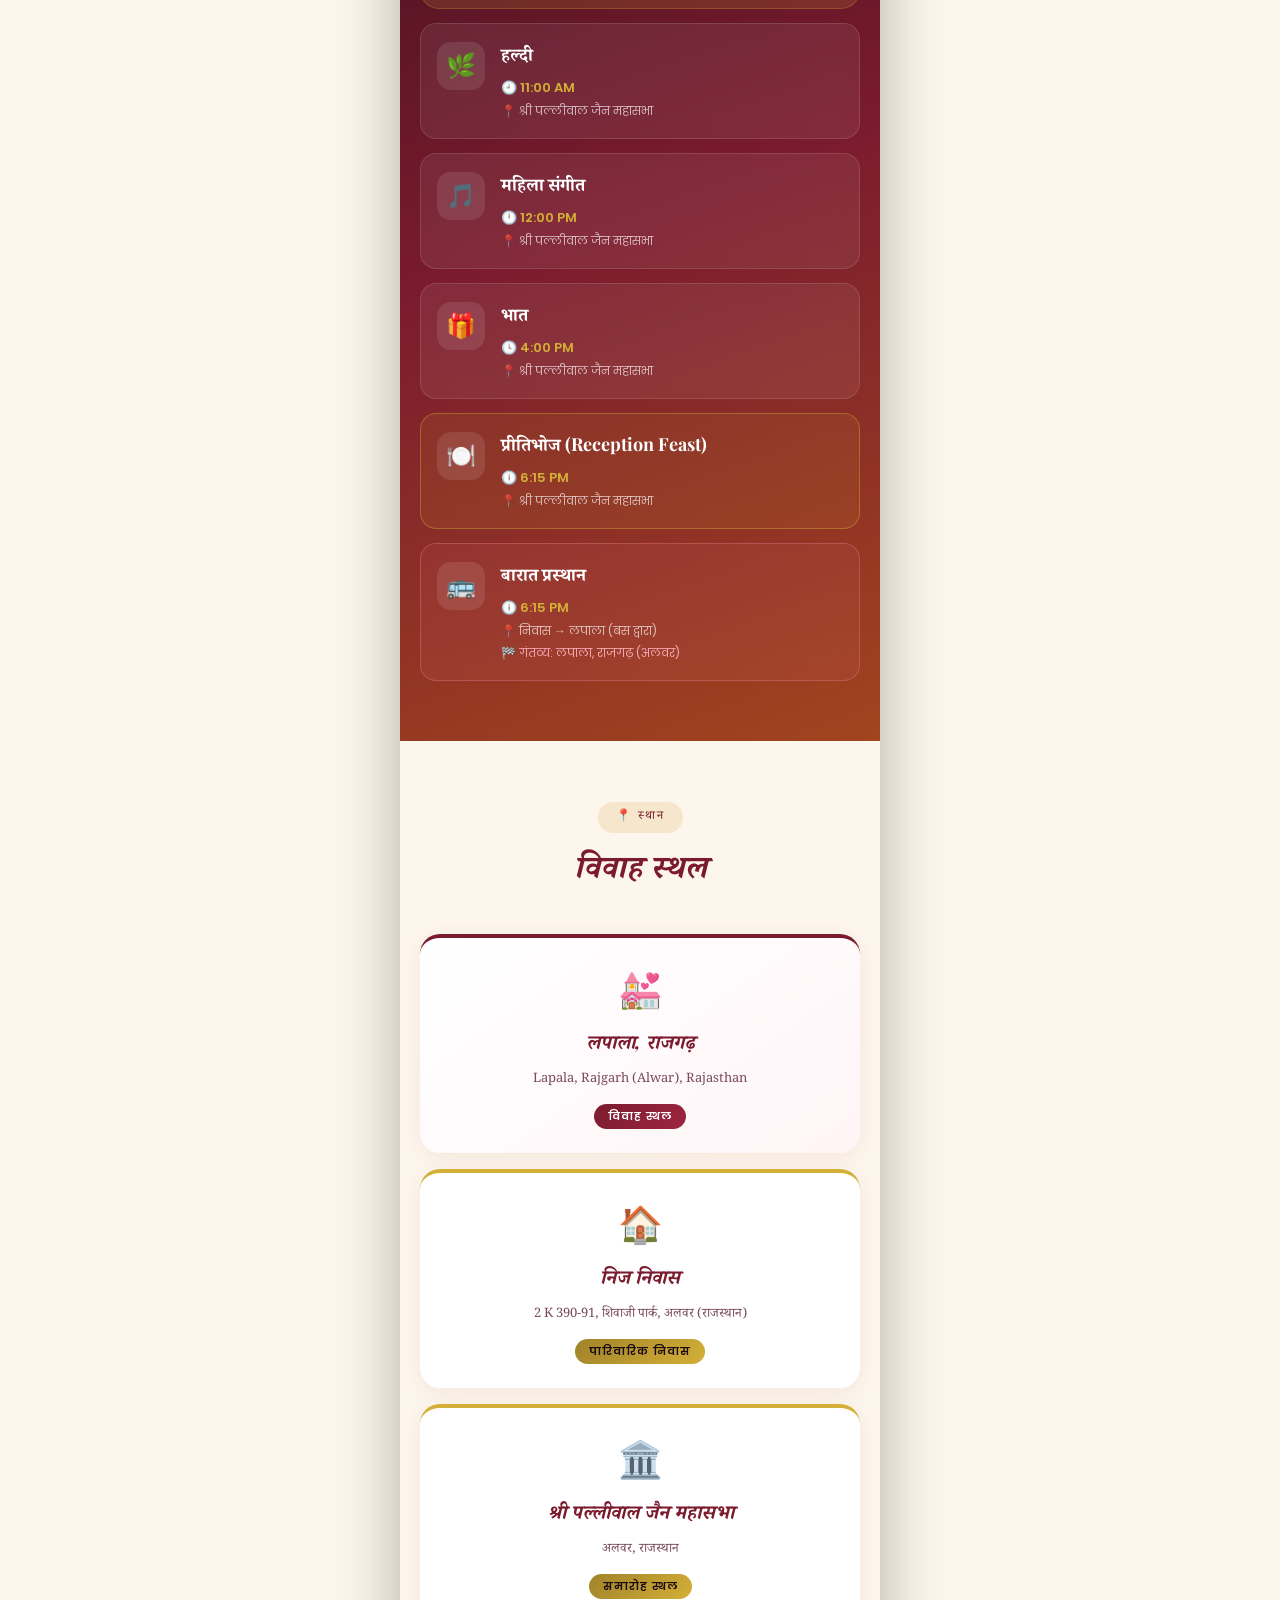
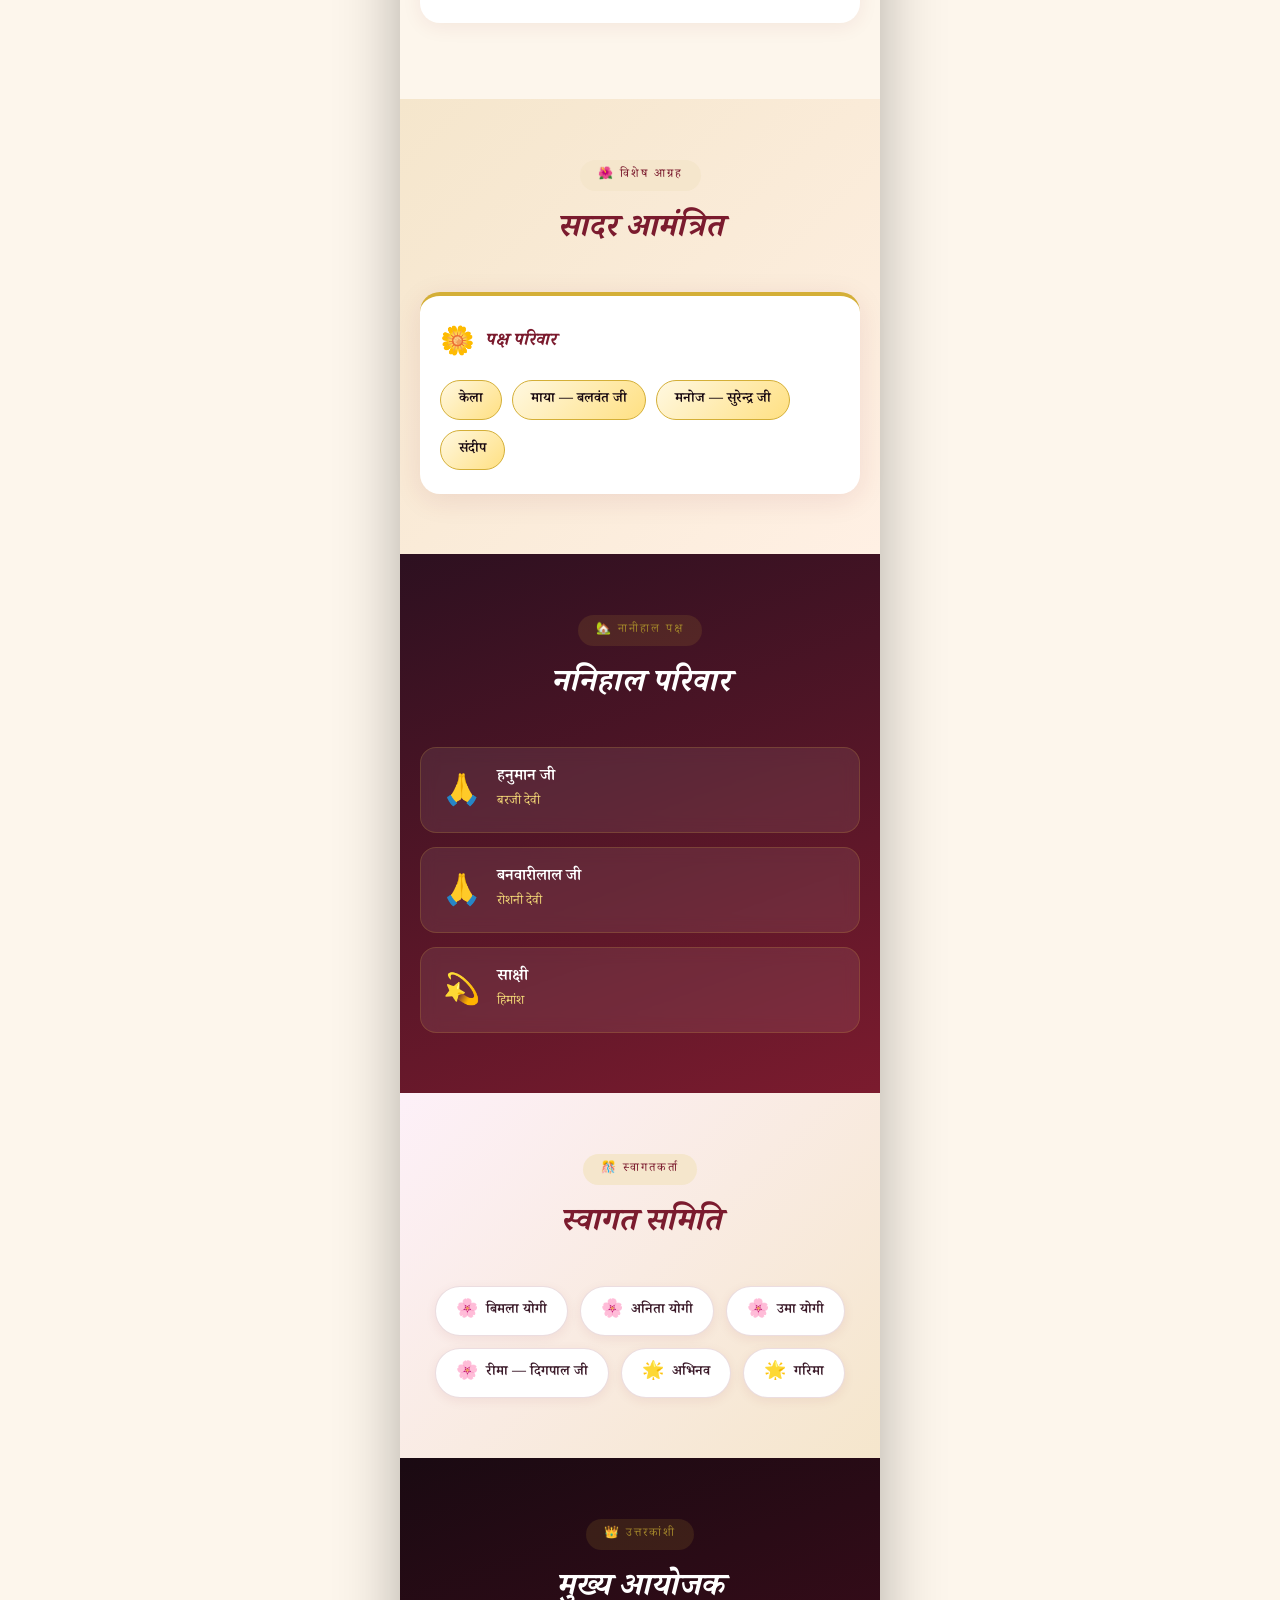
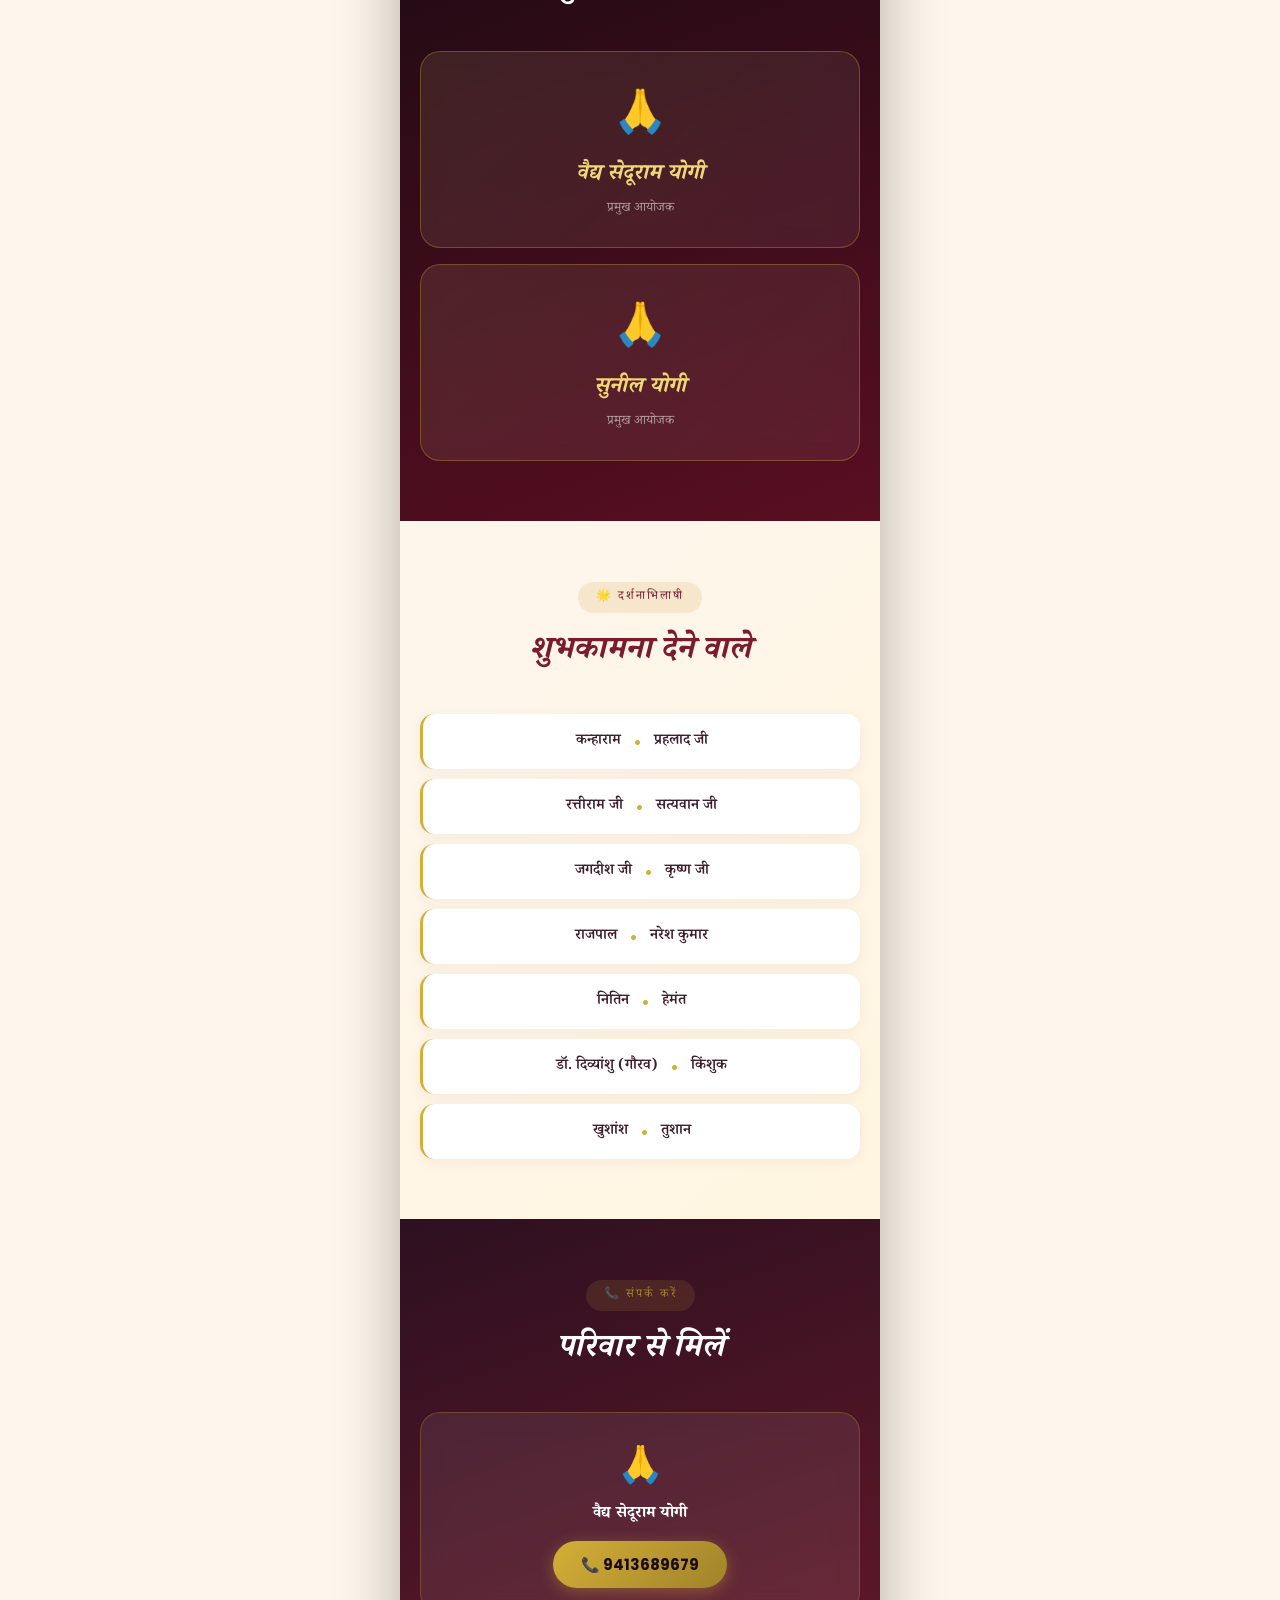
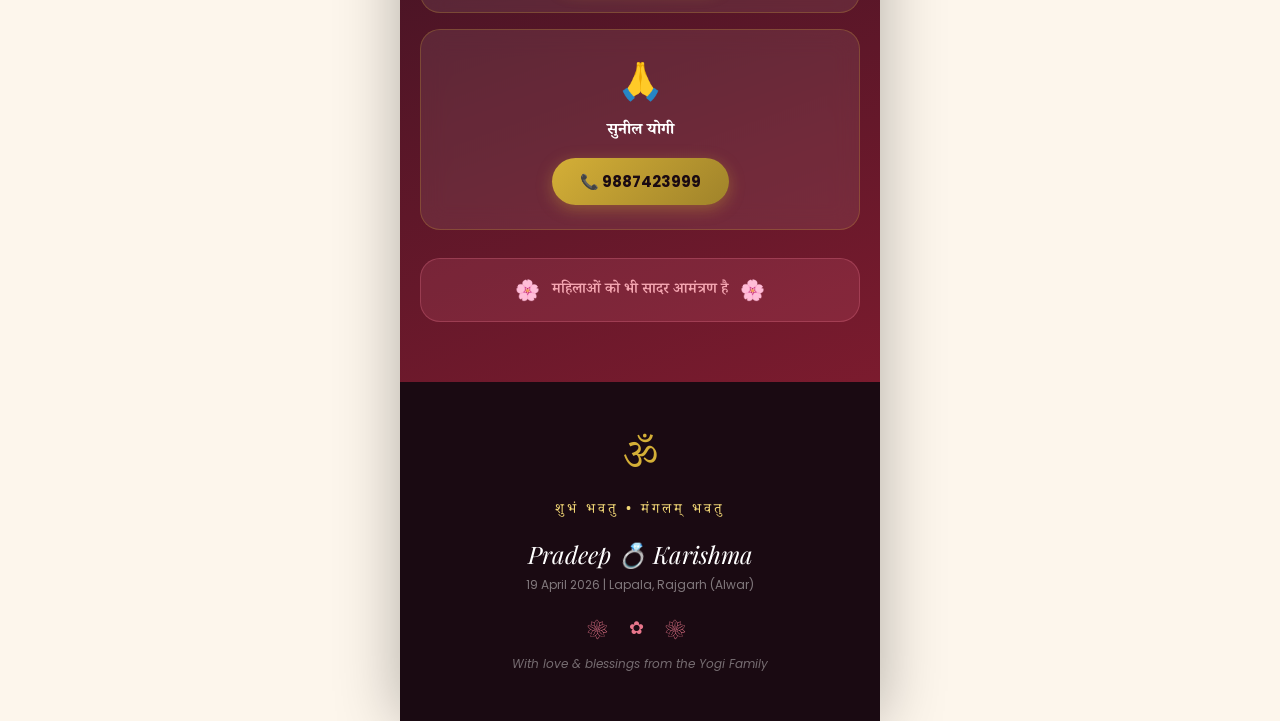
==== commit 71c6c005: "changes" ====
--- a/wedding/index.html
+++ b/wedding/index.html
@@ -249,7 +249,7 @@
         </div>
         <div class="name-pills">
           <span class="pill gold-pill">केला</span>
-          <span class="pill gold-pill">माया — बनवंत जी</span>
+          <span class="pill gold-pill">माया — बलवंत जी</span>
           <span class="pill gold-pill">मनोज — सुरेन्द्र जी</span>
           <span class="pill gold-pill">संदीप</span>
         </div>
@@ -267,7 +267,7 @@
       <div class="family-trio">
         <div class="family-pair-card">
           <div class="pair-icon">🙏</div>
-          <p class="pair-names">हनुमान जी<br /><span class="pair-sub">बारजी देवी</span></p>
+          <p class="pair-names">हनुमान जी<br /><span class="pair-sub">बरजी देवी</span></p>
         </div>
         <div class="family-pair-card">
           <div class="pair-icon">🙏</div>
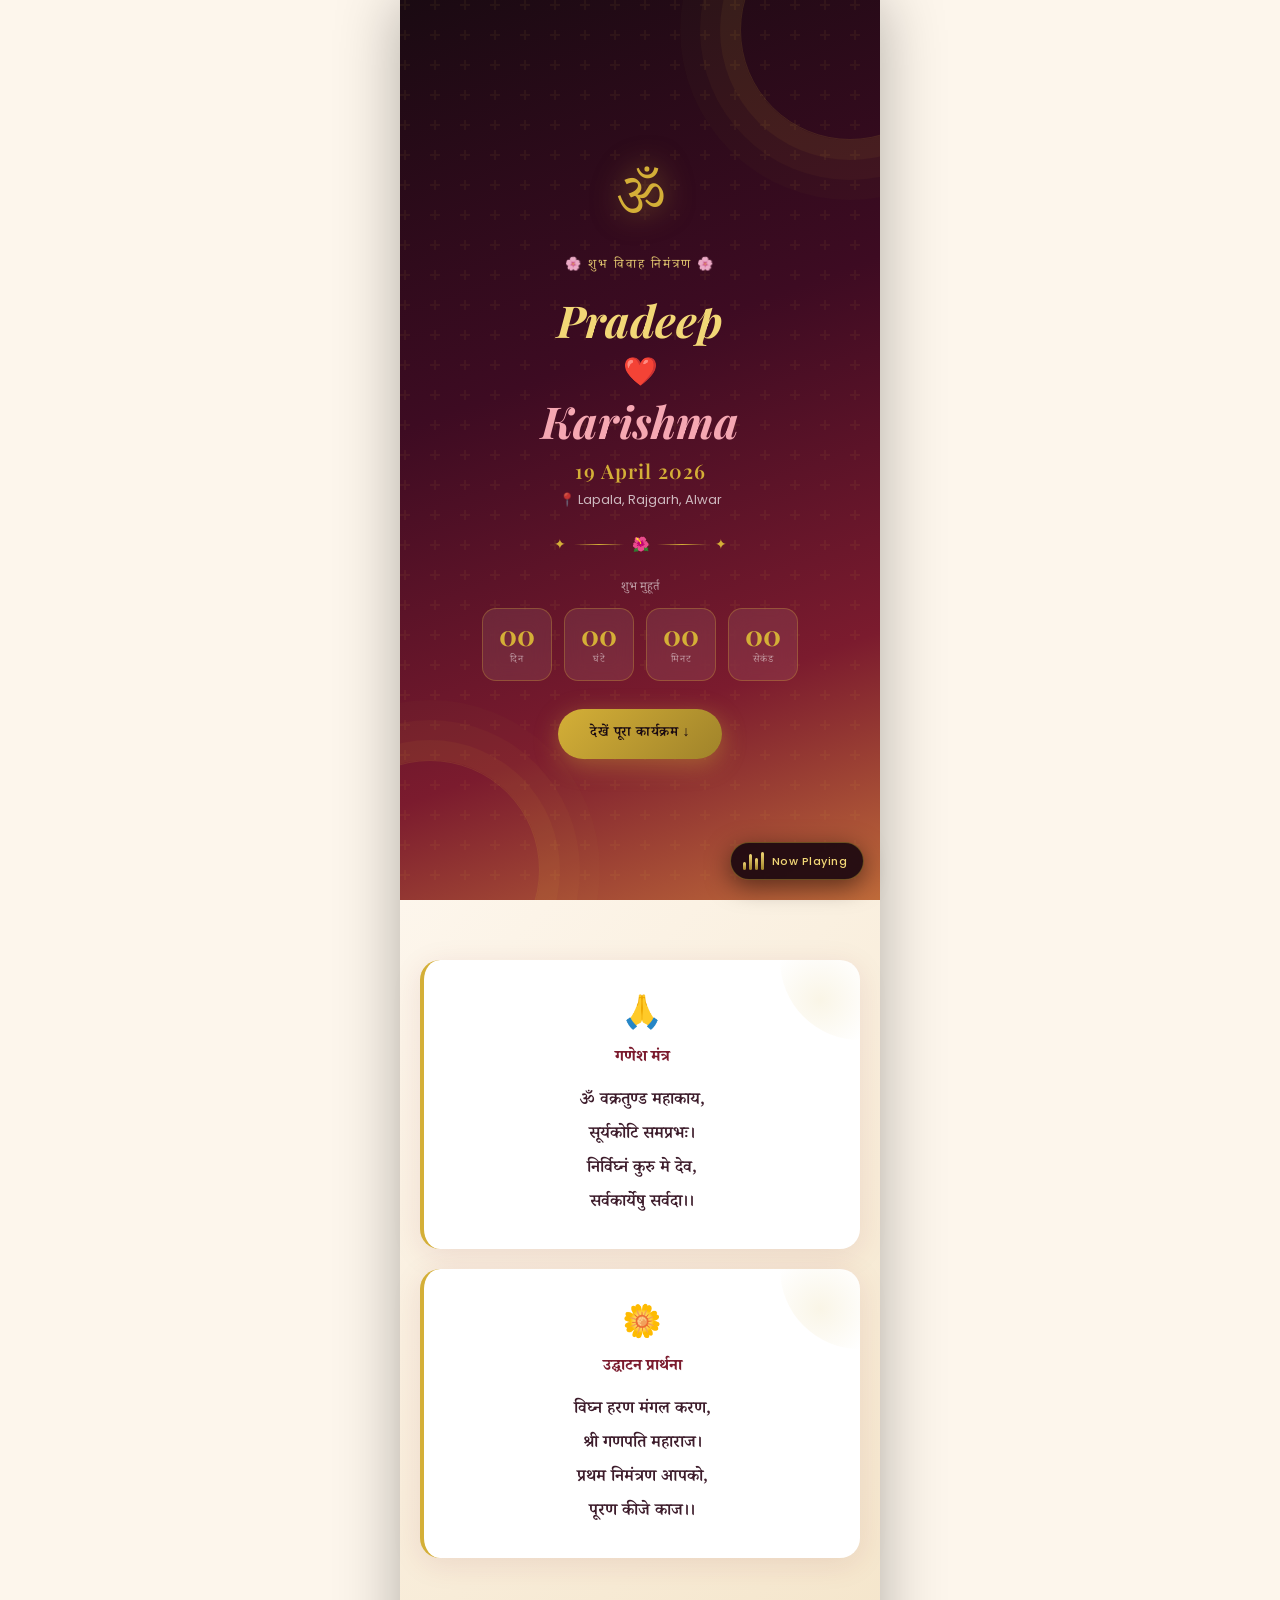
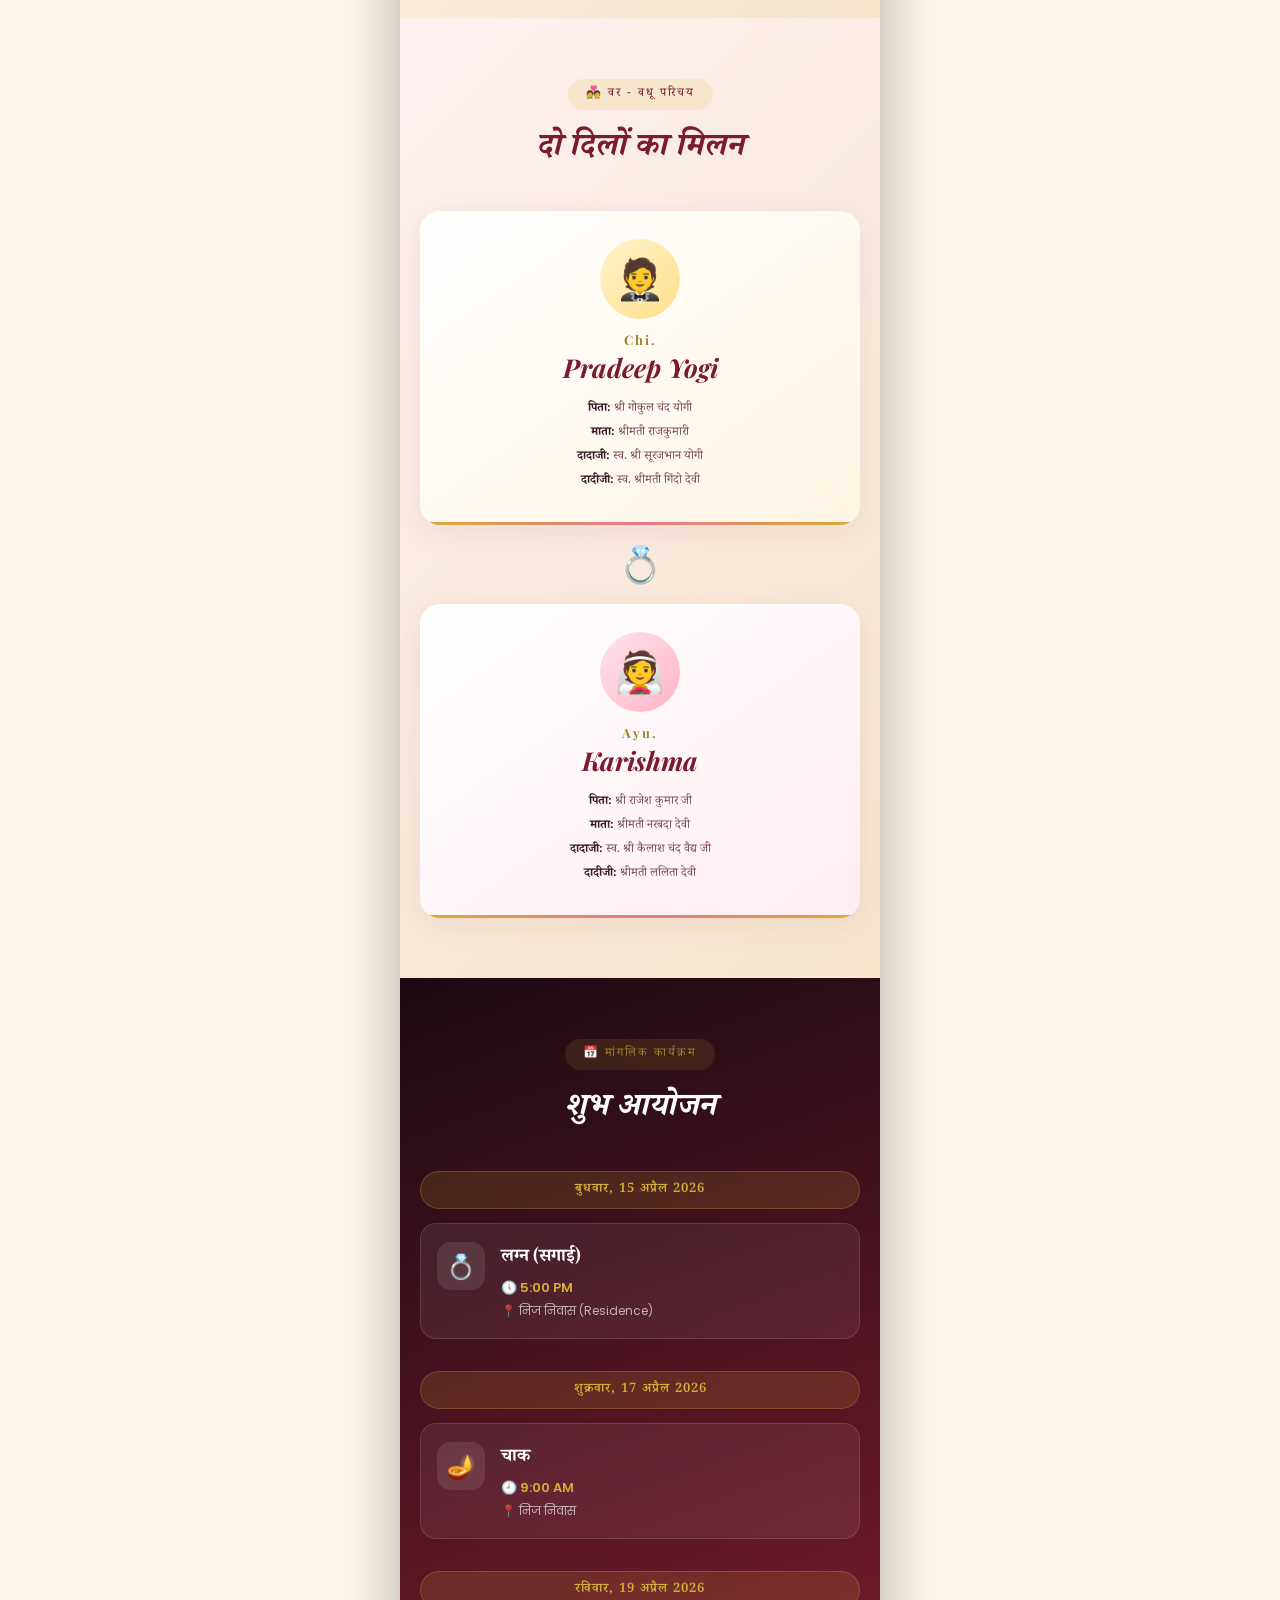
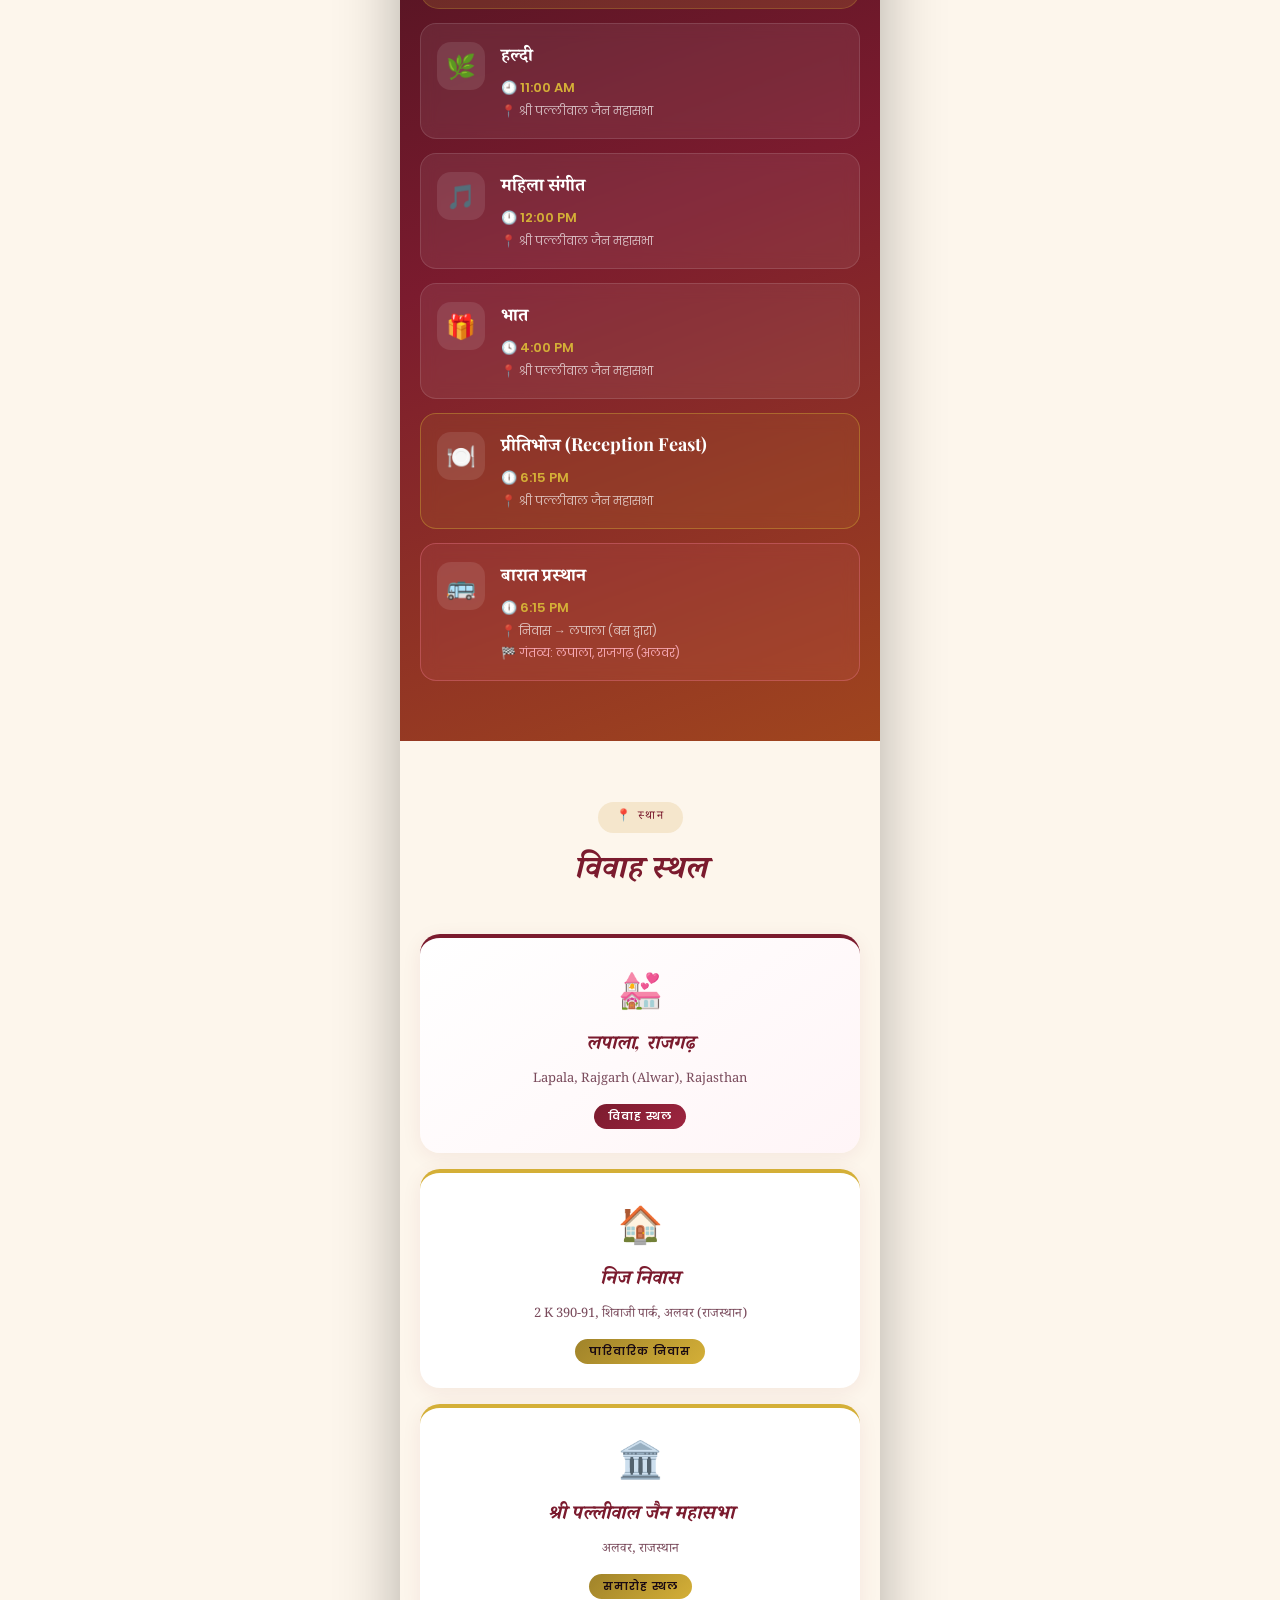
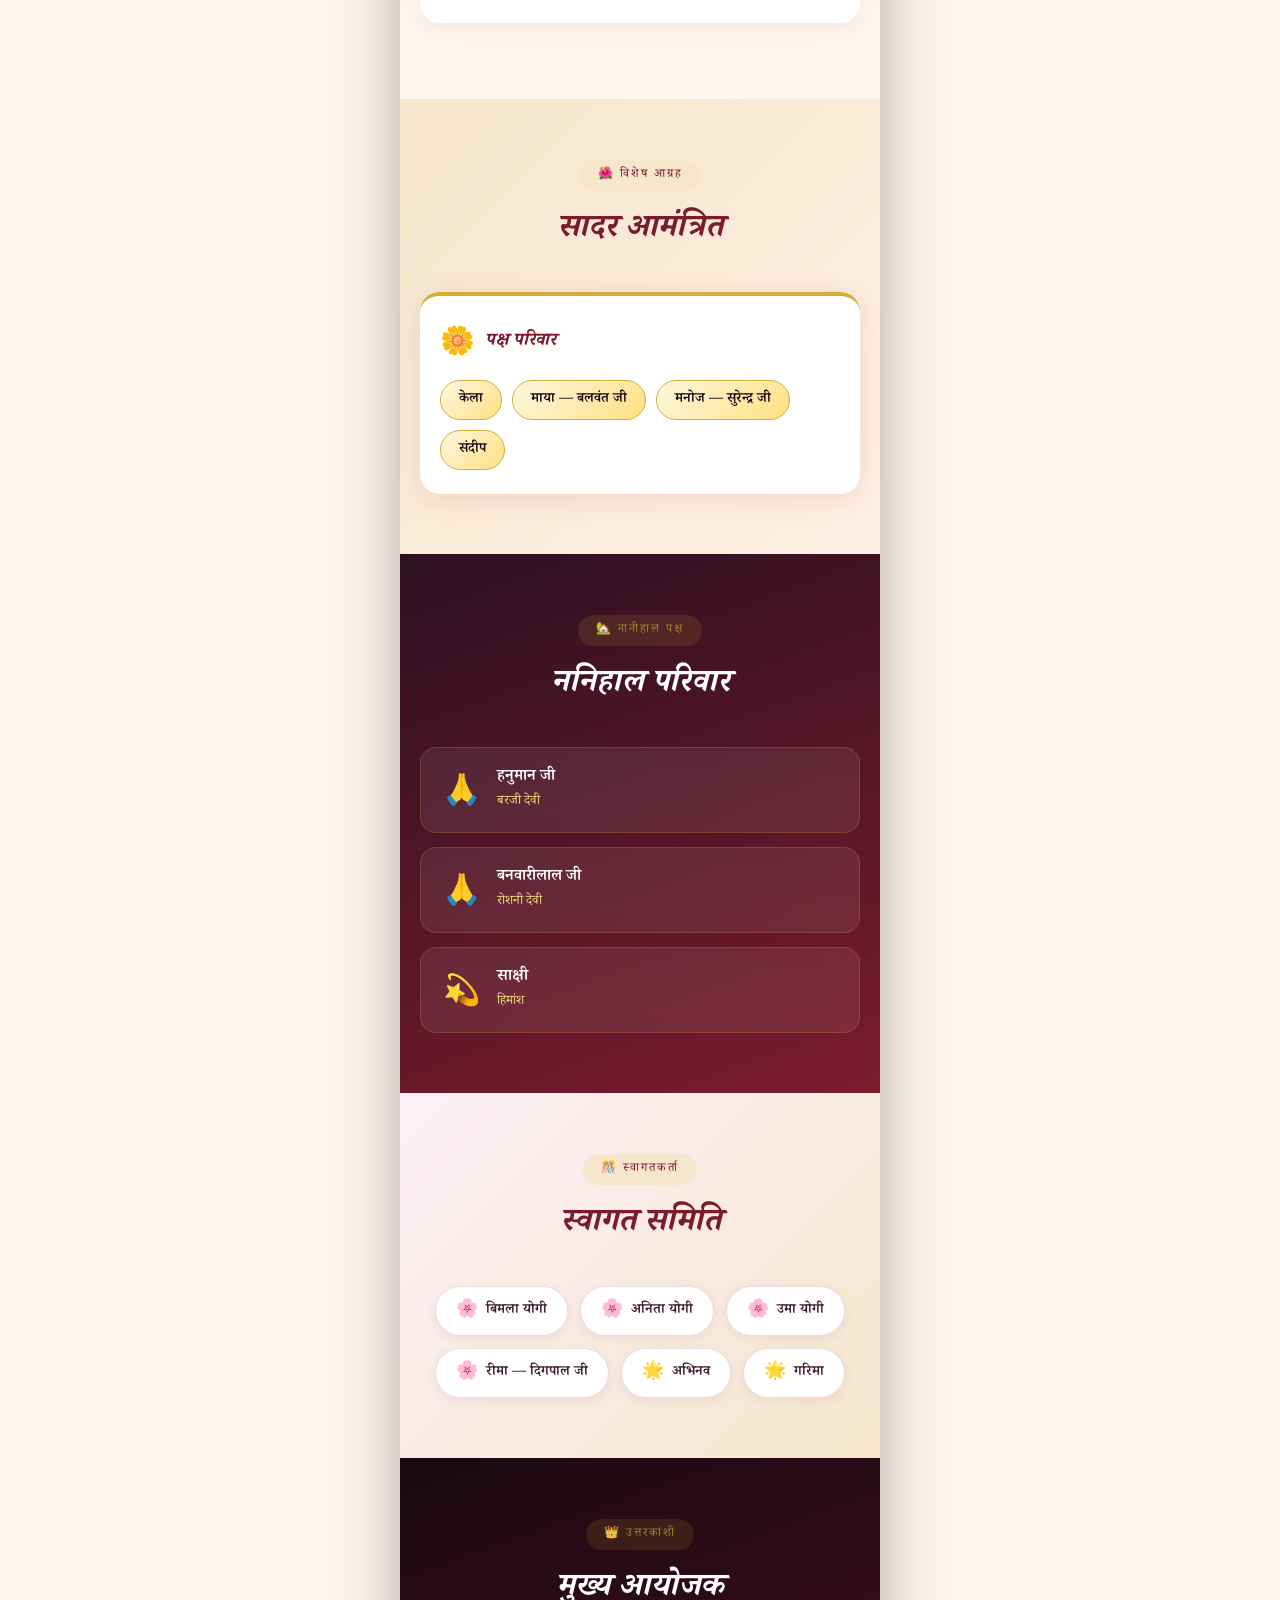
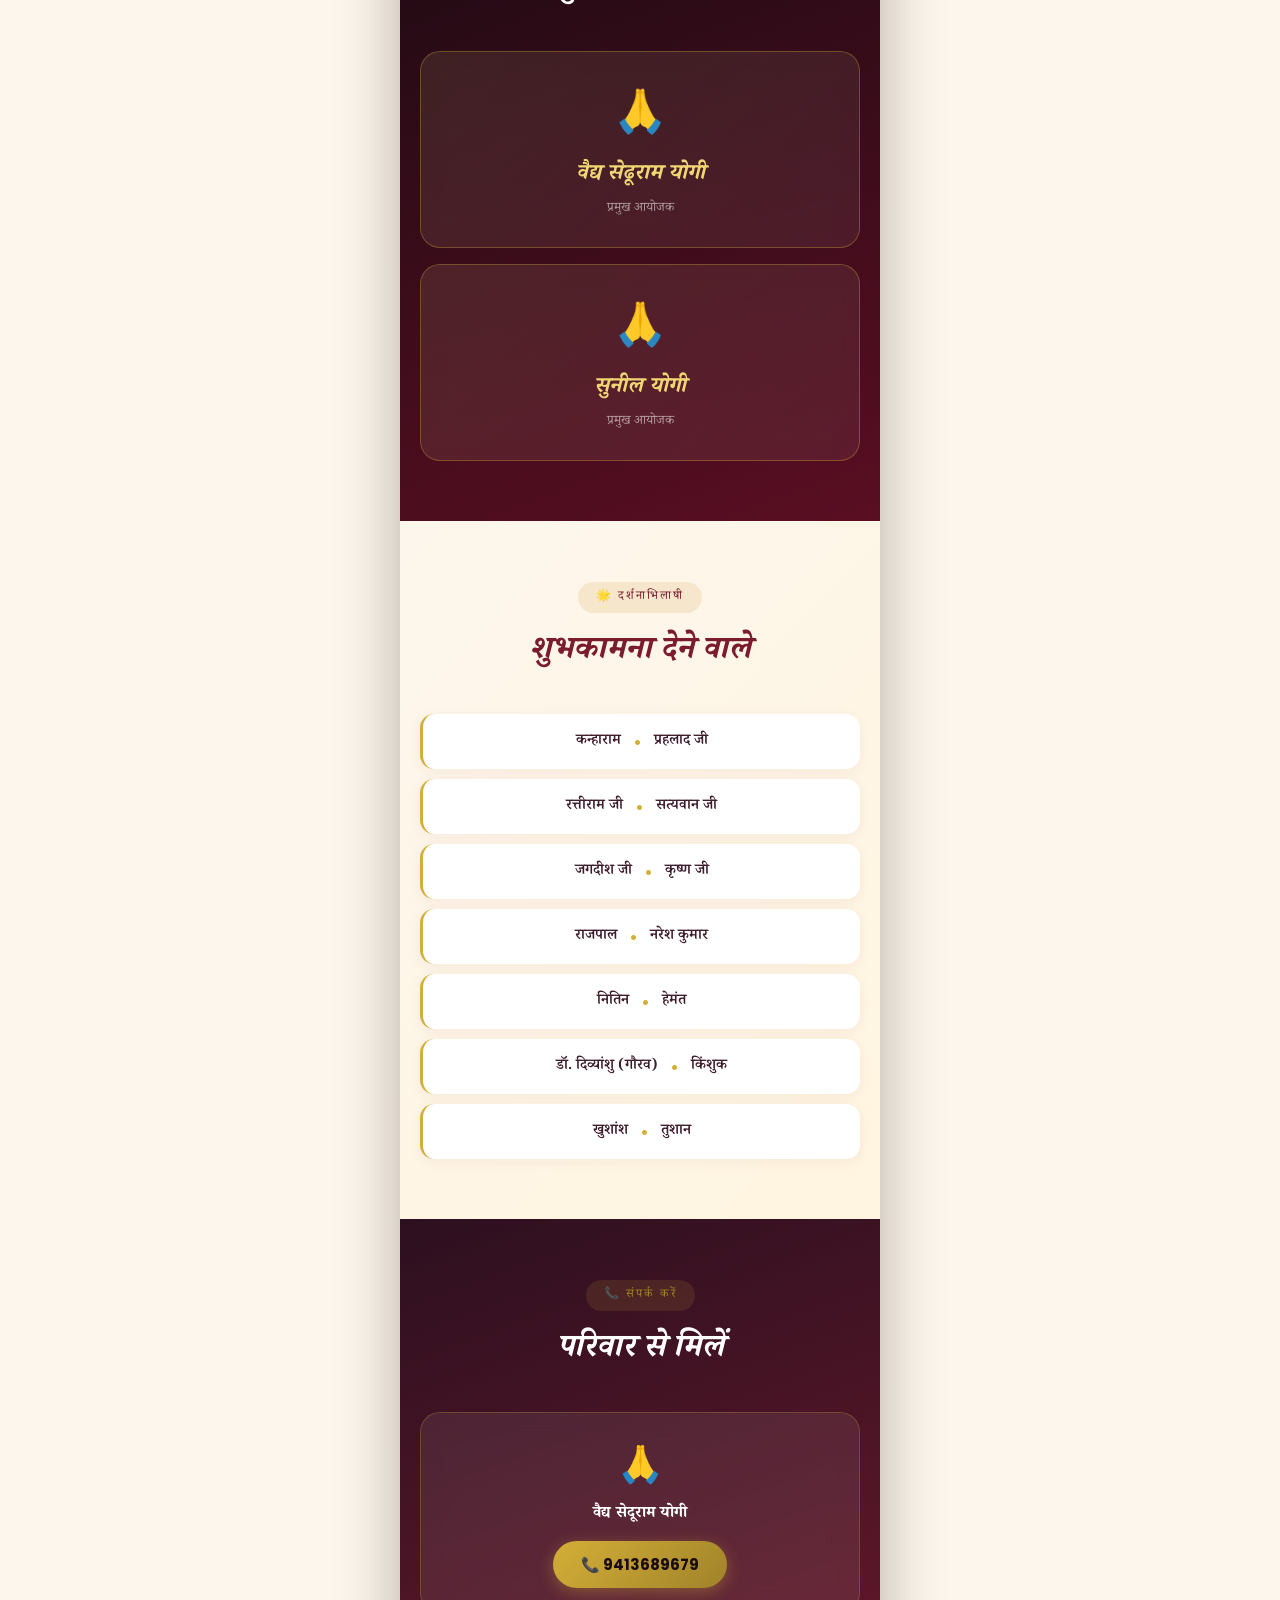
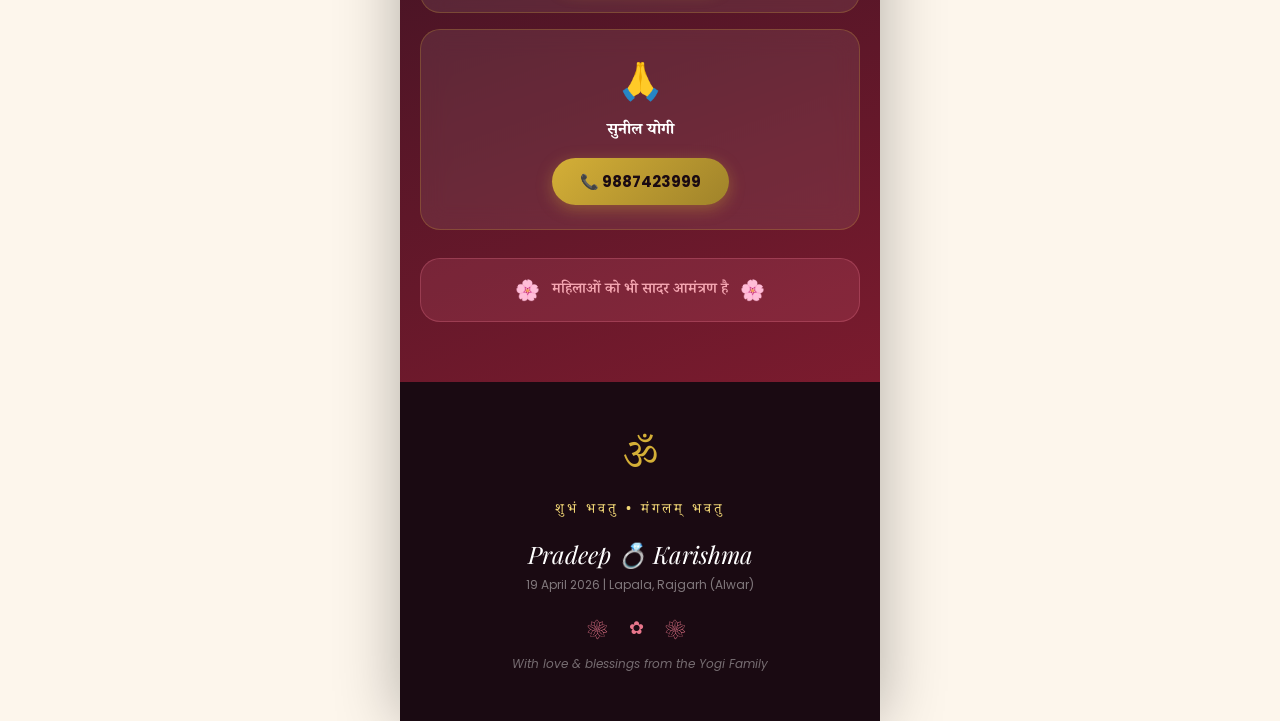
==== commit 4ab94842: "changes" ====
--- a/wedding/index.html
+++ b/wedding/index.html
@@ -309,7 +309,7 @@
       <div class="uttara-cards">
         <div class="uttara-card">
           <div class="uttara-avatar">🙏</div>
-          <h3>वैद्य सेदूराम योगी</h3>
+          <h3>वैद्य सेढूराम योगी</h3>
           <p>प्रमुख आयोजक</p>
         </div>
         <div class="uttara-card">
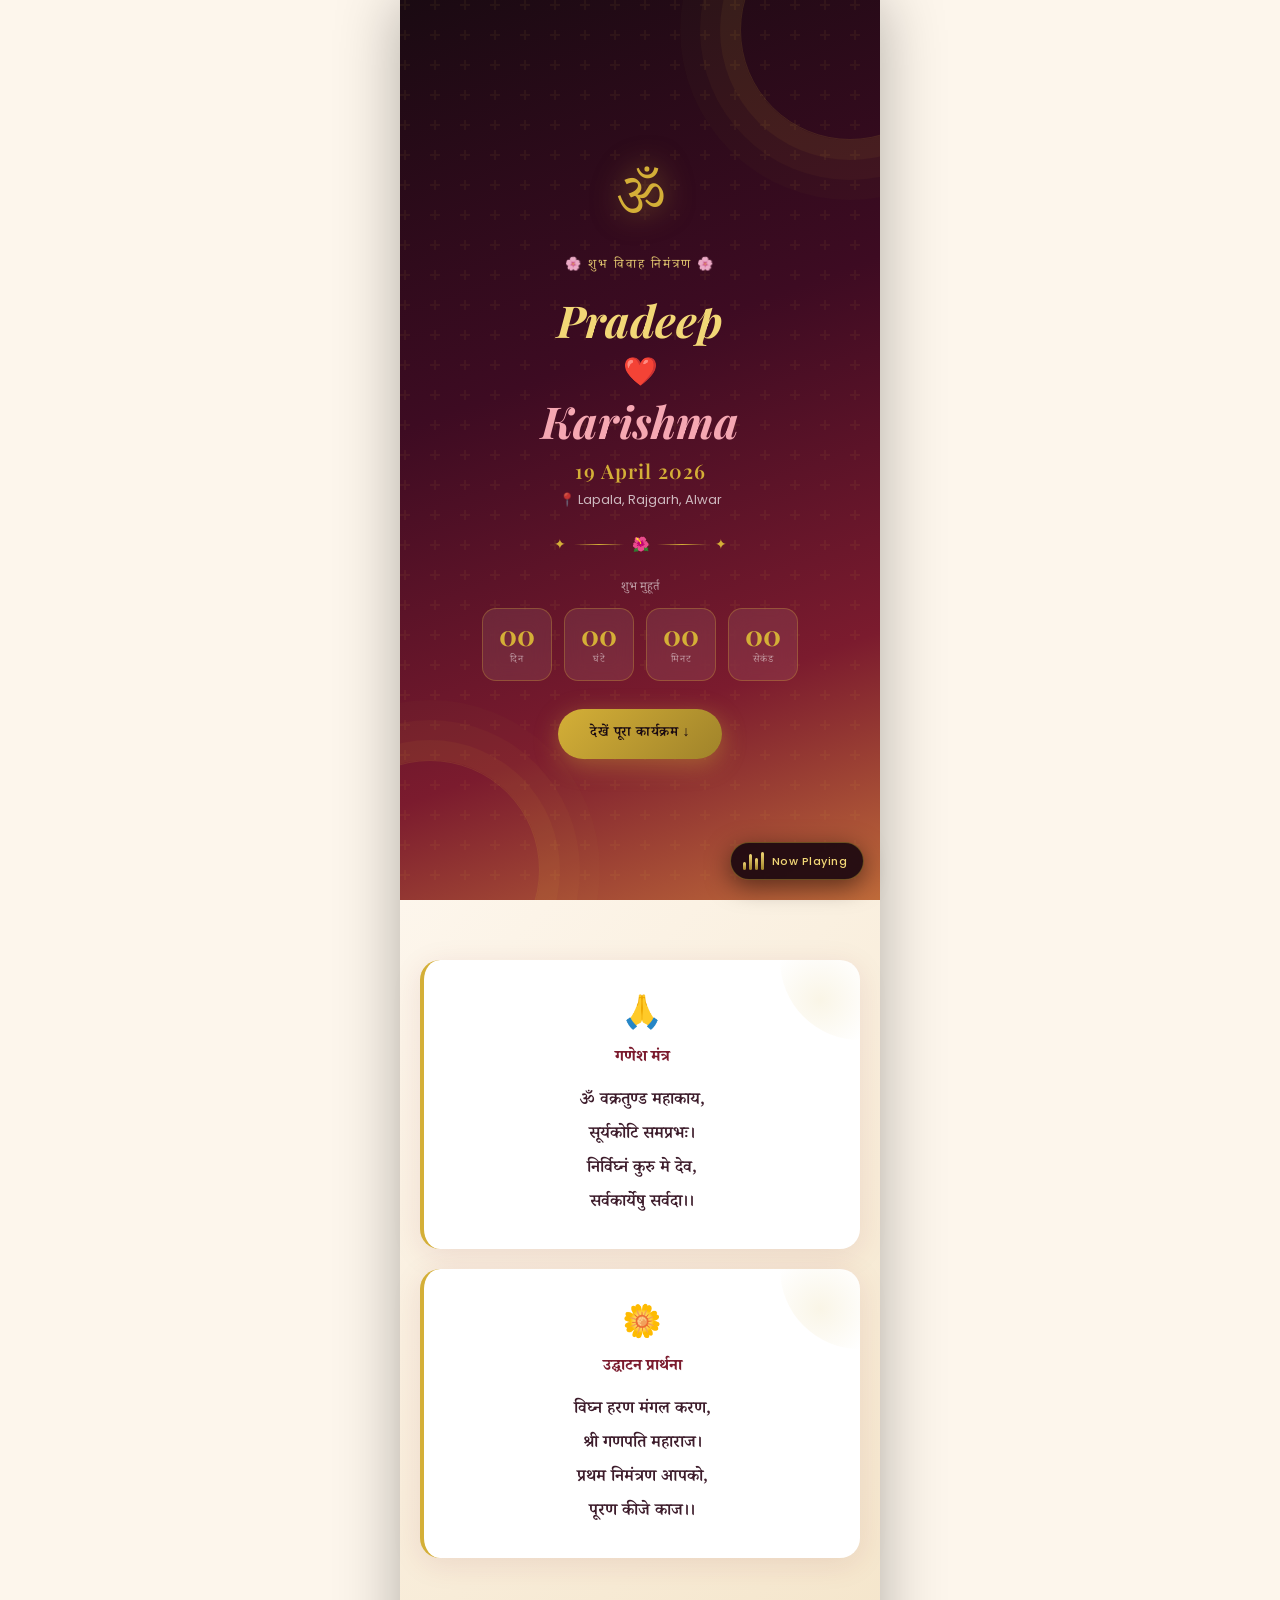
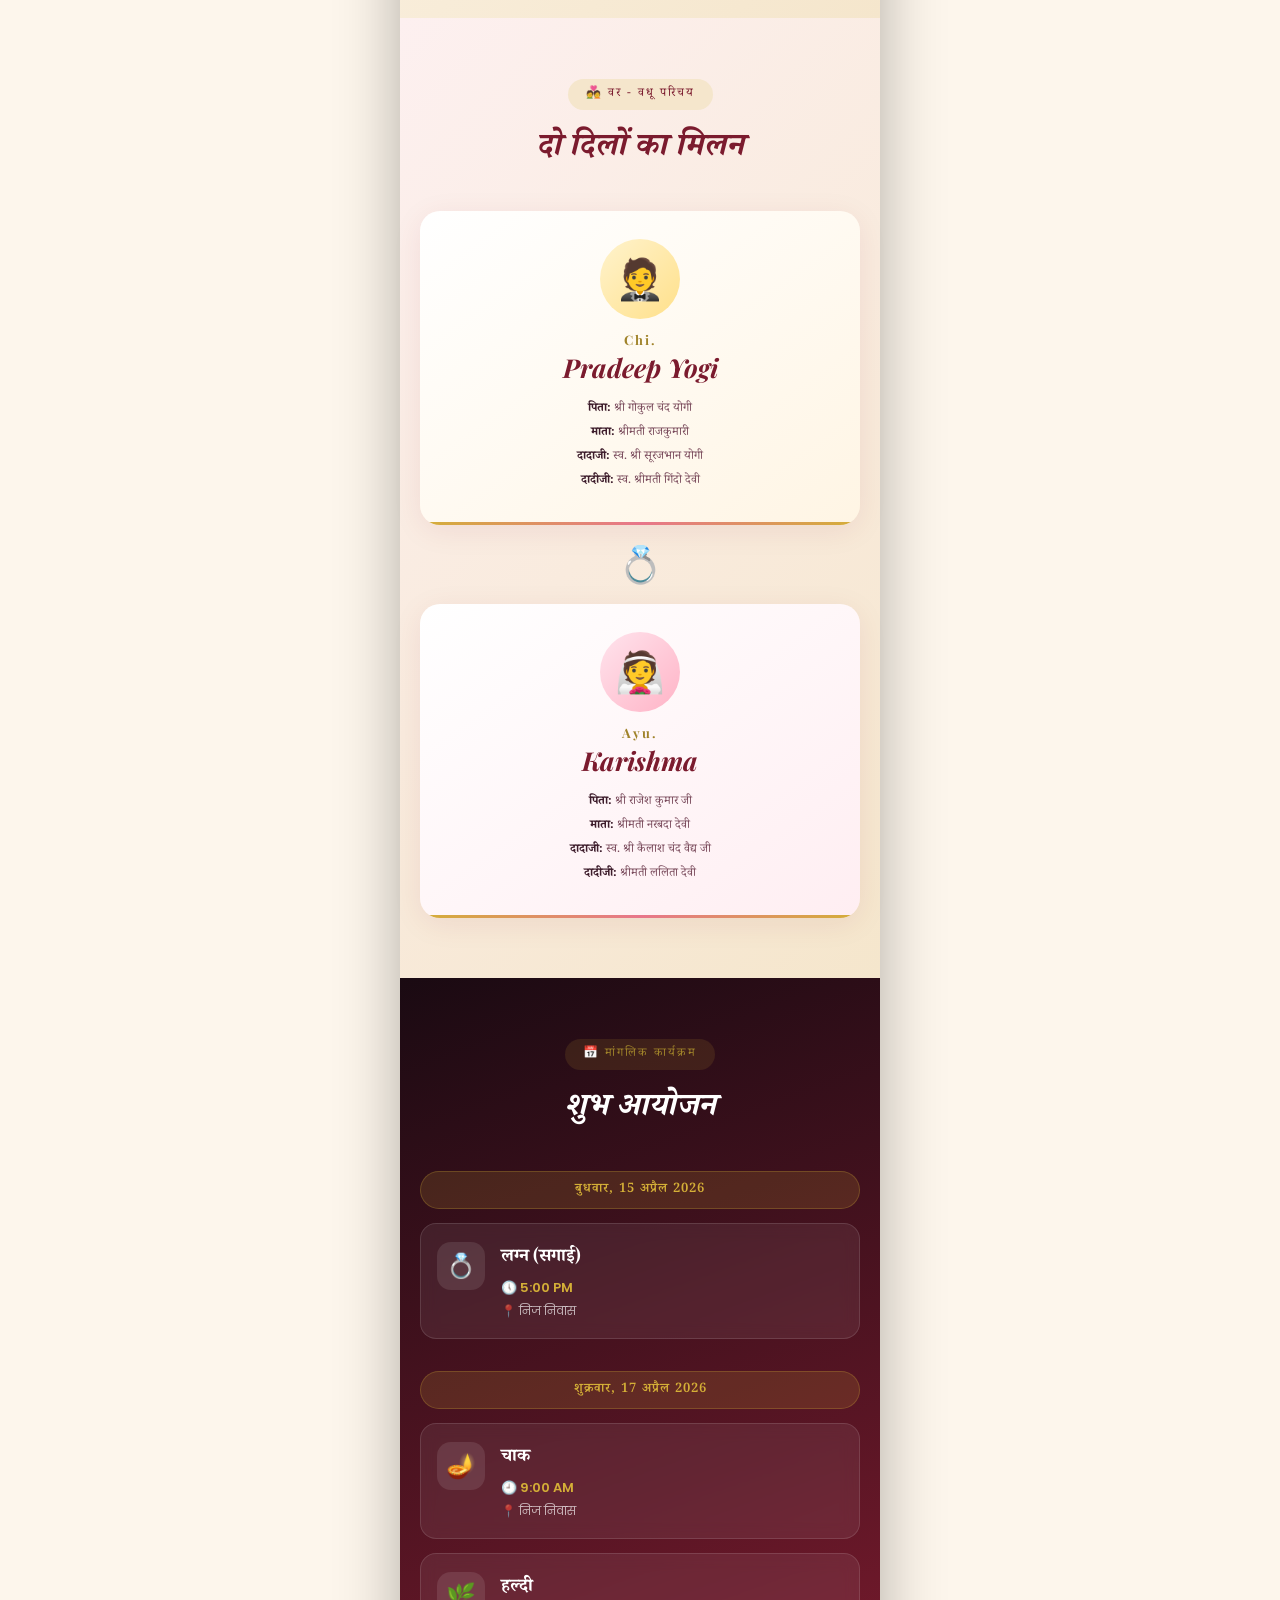
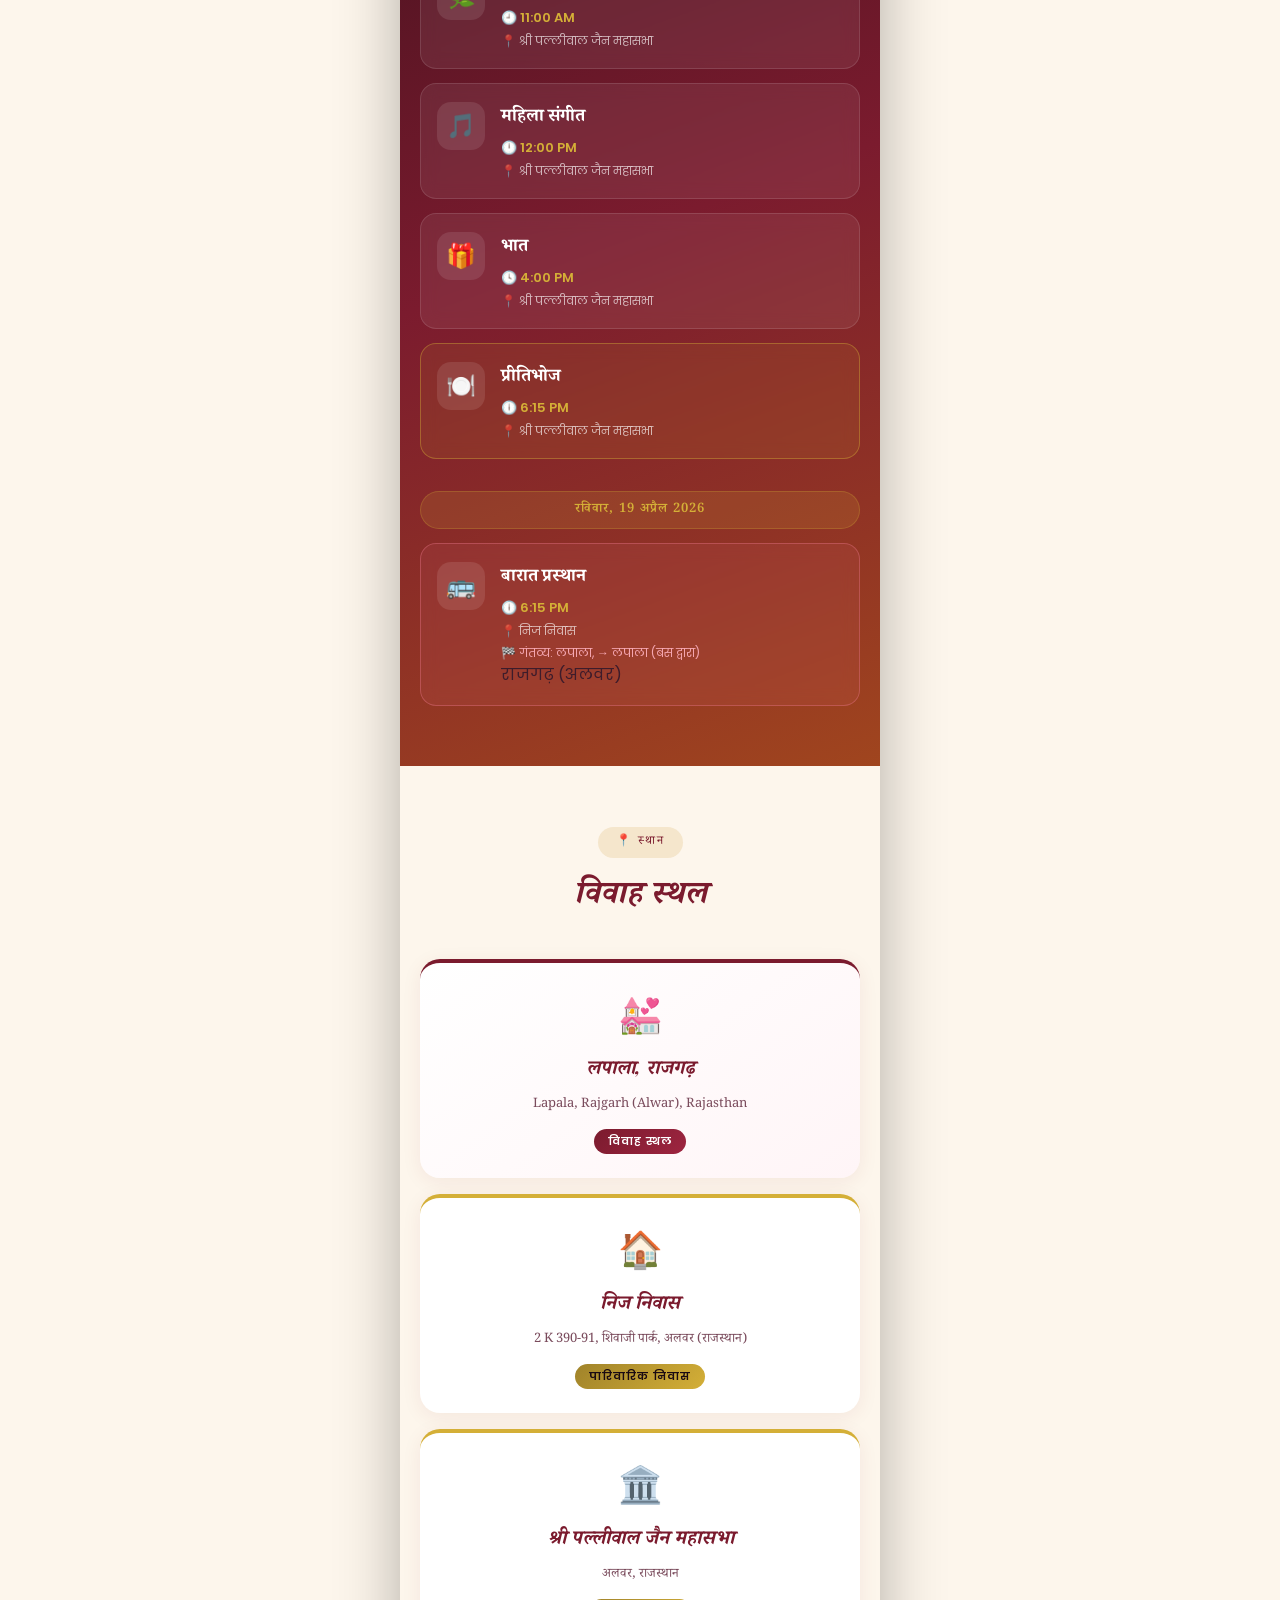
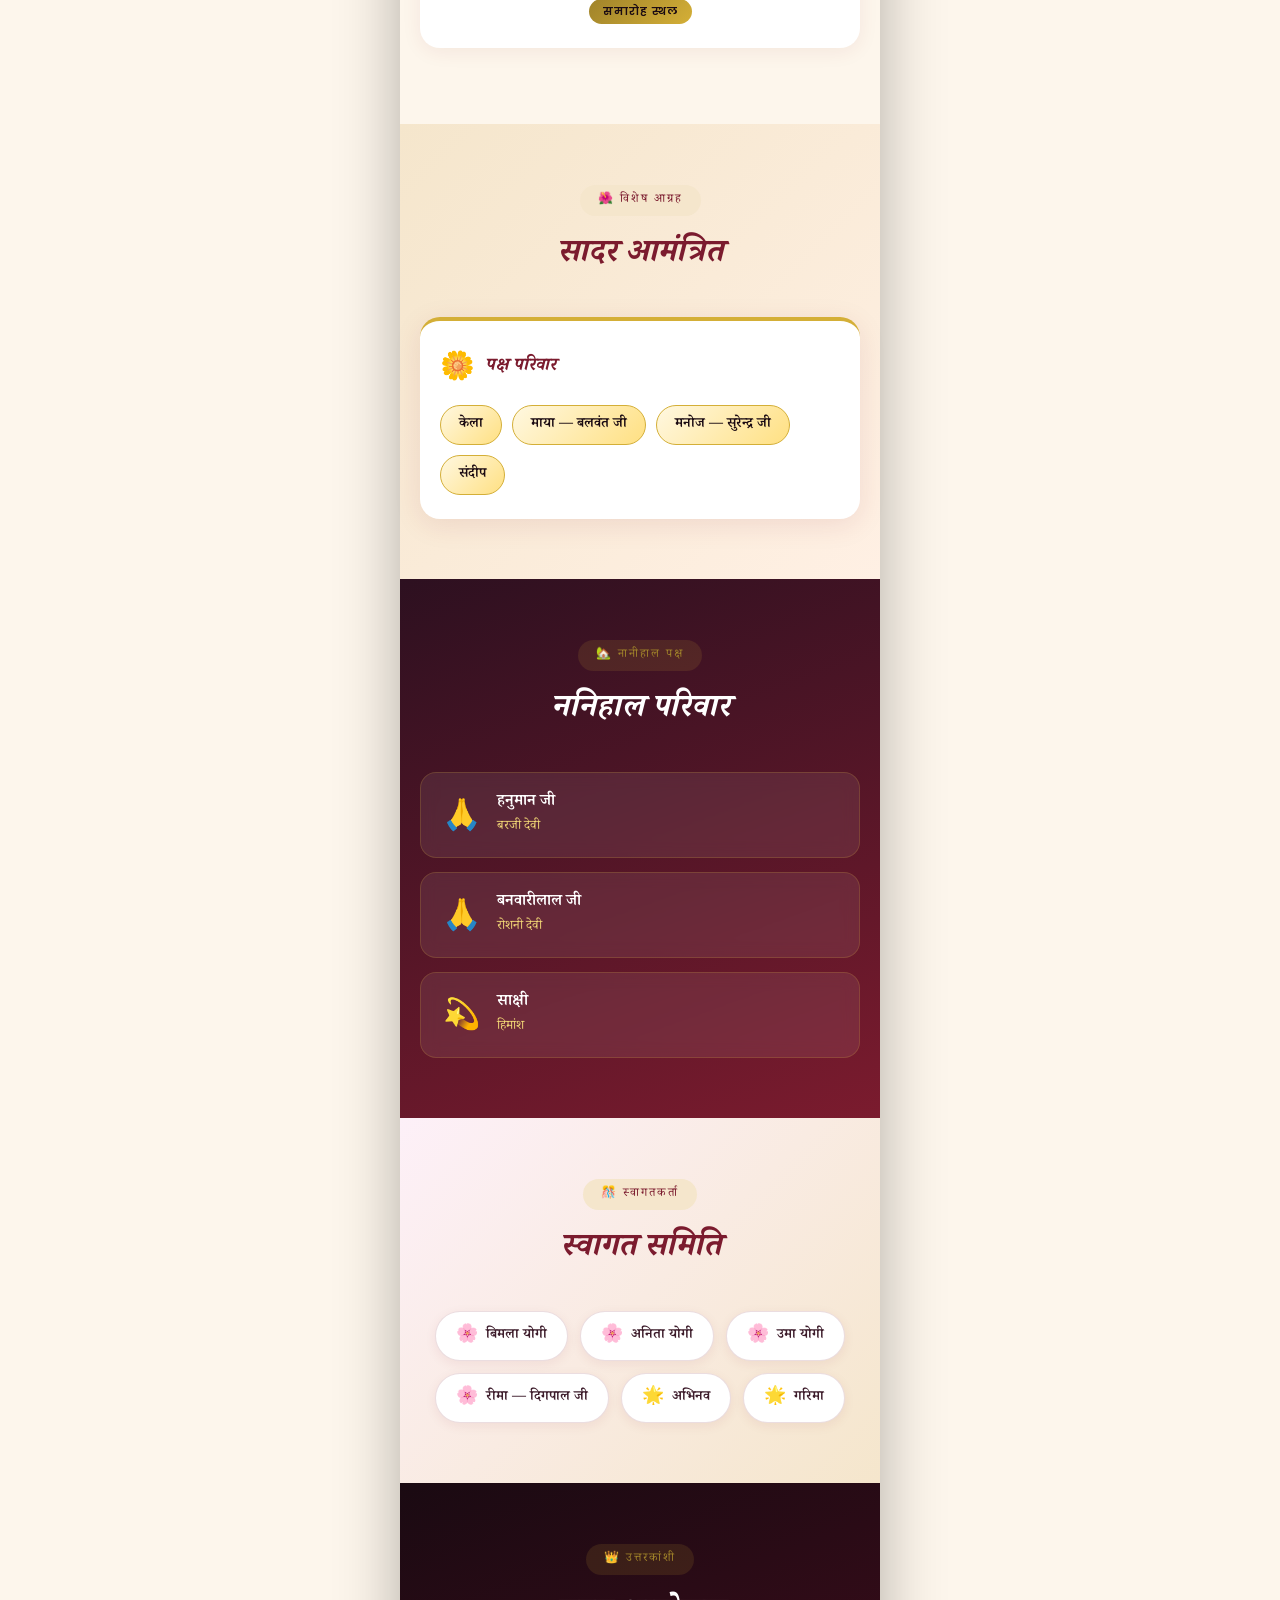
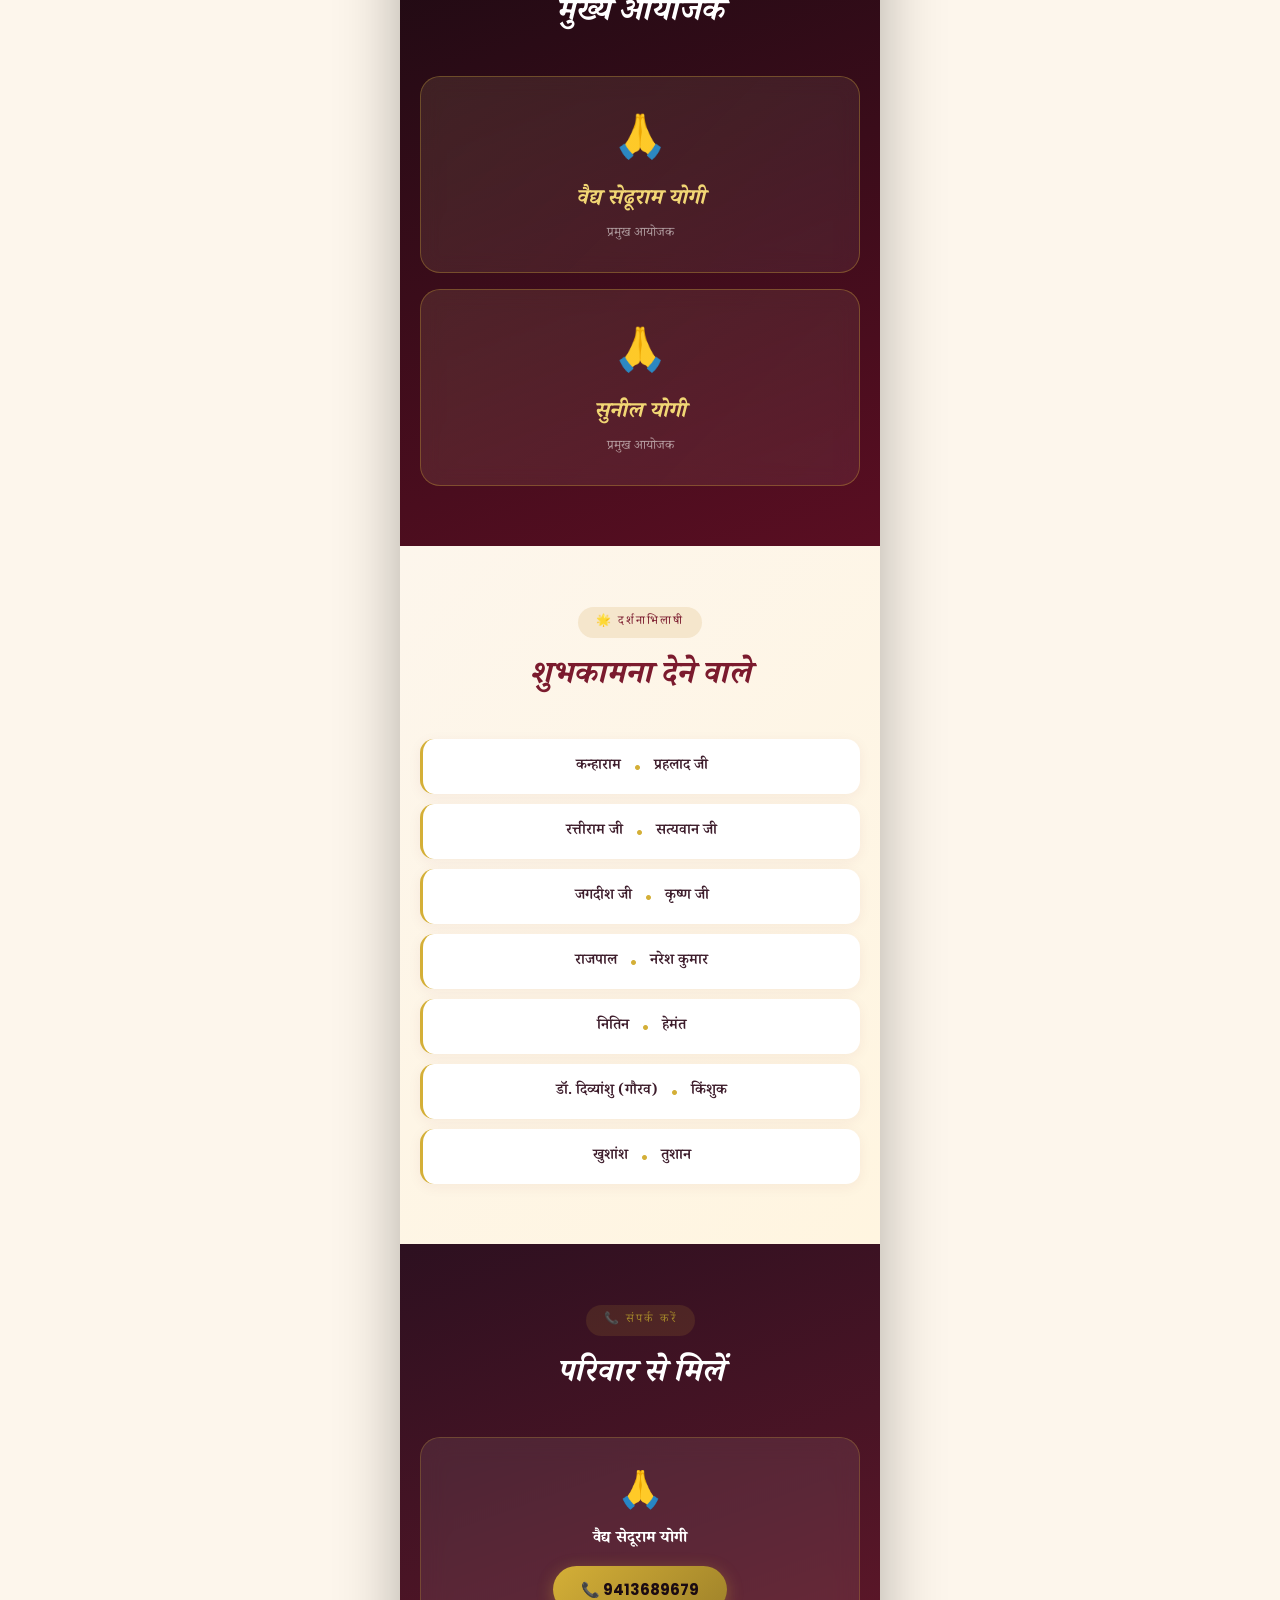
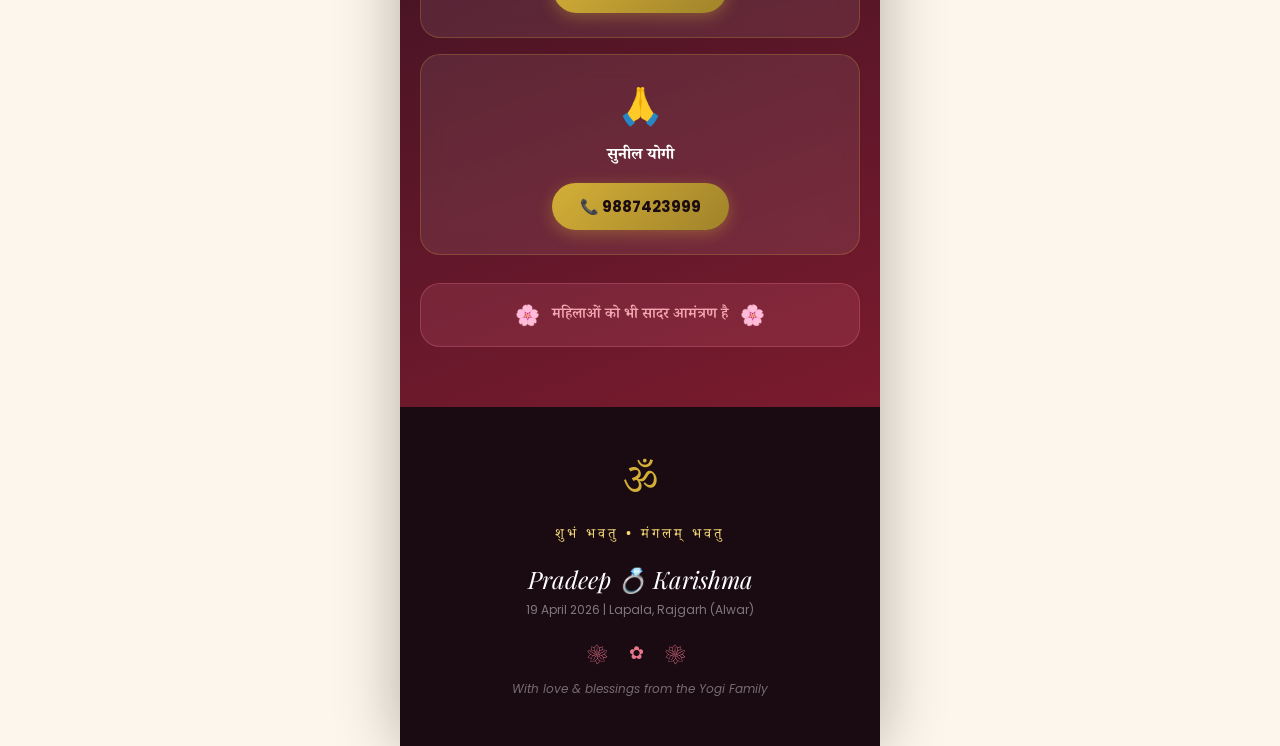
==== commit b393f030: "changes" ====
--- a/wedding/index.html
+++ b/wedding/index.html
@@ -140,7 +140,7 @@
             <div class="event-info">
               <h4>लग्न (सगाई)</h4>
               <p class="event-time">🕔 5:00 PM</p>
-              <p class="event-venue">📍 निज निवास (Residence)</p>
+              <p class="event-venue">📍 निज निवास</p>
             </div>
           </div>
         </div>
@@ -156,50 +156,51 @@
               <p class="event-venue">📍 निज निवास</p>
             </div>
           </div>
+          <div class="event-card">
+            <div class="event-icon-wrap"><span class="event-icon">🌿</span></div>
+            <div class="event-info">
+              <h4>हल्दी</h4>
+              <p class="event-time">🕘 11:00 AM</p>
+              <p class="event-venue">📍 श्री पल्लीवाल जैन महासभा</p>
+            </div>
+          </div>
+          <div class="event-card">
+            <div class="event-icon-wrap"><span class="event-icon">🎵</span></div>
+            <div class="event-info">
+              <h4>महिला संगीत</h4>
+              <p class="event-time">🕛 12:00 PM</p>
+              <p class="event-venue">📍 श्री पल्लीवाल जैन महासभा</p>
+            </div>
+          </div>
+          <div class="event-card">
+            <div class="event-icon-wrap"><span class="event-icon">🎁</span></div>
+            <div class="event-info">
+              <h4>भात</h4>
+              <p class="event-time">🕓 4:00 PM</p>
+              <p class="event-venue">📍 श्री पल्लीवाल जैन महासभा</p>
+            </div>
+          </div>
+          <div class="event-card highlight-event">
+            <div class="event-icon-wrap"><span class="event-icon">🍽️</span></div>
+            <div class="event-info">
+              <h4>प्रीतिभोज</h4>
+              <p class="event-time">🕕 6:15 PM</p>
+              <p class="event-venue">📍 श्री पल्लीवाल जैन महासभा</p>
+            </div>
+          </div>
         </div>
 
         <!-- Day 3 -->
         <div class="day-group">
           <div class="day-label">रविवार, 19 अप्रैल 2026</div>
-          <div class="event-card">
-            <div class="event-icon-wrap"><span class="event-icon">🌿</span></div>
-            <div class="event-info">
-              <h4>हल्दी</h4>
-              <p class="event-time">🕘 11:00 AM</p>
-              <p class="event-venue">📍 श्री पल्लीवाल जैन महासभा</p>
-            </div>
-          </div>
-          <div class="event-card">
-            <div class="event-icon-wrap"><span class="event-icon">🎵</span></div>
-            <div class="event-info">
-              <h4>महिला संगीत</h4>
-              <p class="event-time">🕛 12:00 PM</p>
-              <p class="event-venue">📍 श्री पल्लीवाल जैन महासभा</p>
-            </div>
-          </div>
-          <div class="event-card">
-            <div class="event-icon-wrap"><span class="event-icon">🎁</span></div>
-            <div class="event-info">
-              <h4>भात</h4>
-              <p class="event-time">🕓 4:00 PM</p>
-              <p class="event-venue">📍 श्री पल्लीवाल जैन महासभा</p>
-            </div>
-          </div>
-          <div class="event-card highlight-event">
-            <div class="event-icon-wrap"><span class="event-icon">🍽️</span></div>
-            <div class="event-info">
-              <h4>प्रीतिभोज (Reception Feast)</h4>
-              <p class="event-time">🕕 6:15 PM</p>
-              <p class="event-venue">📍 श्री पल्लीवाल जैन महासभा</p>
-            </div>
-          </div>
           <div class="event-card highlight-event baraat-card">
             <div class="event-icon-wrap"><span class="event-icon">🚌</span></div>
             <div class="event-info">
               <h4>बारात प्रस्थान</h4>
               <p class="event-time">🕕 6:15 PM</p>
-              <p class="event-venue">📍 निवास → लपाला (बस द्वारा)</p>
-              <p class="baraat-dest">🏁 गंतव्य: लपाला, राजगढ़ (अलवर)</p>
+              <p class="event-venue">📍 निज निवास
+              <p class="baraat-dest">🏁 गंतव्य: लपाला, → लपाला (बस द्वारा)</p>
+              राजगढ़ (अलवर)</p>
             </div>
           </div>
         </div>
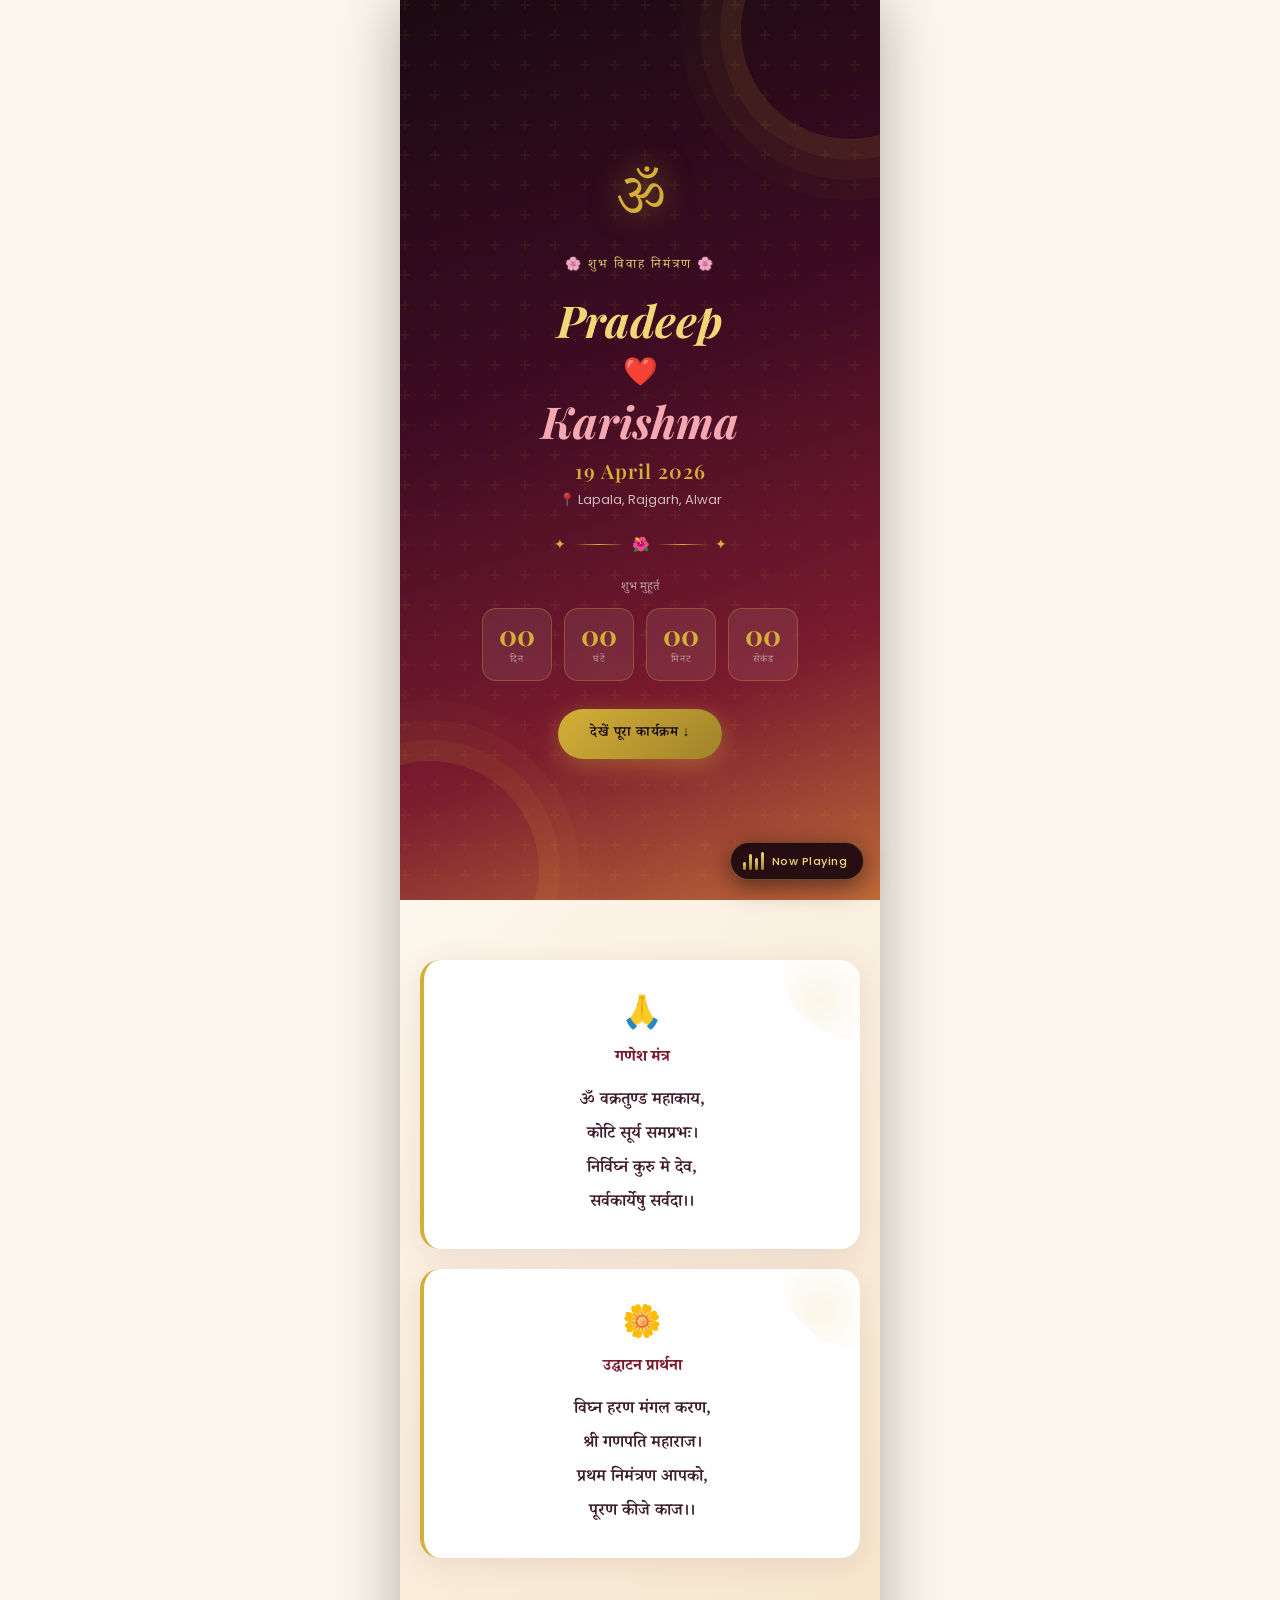
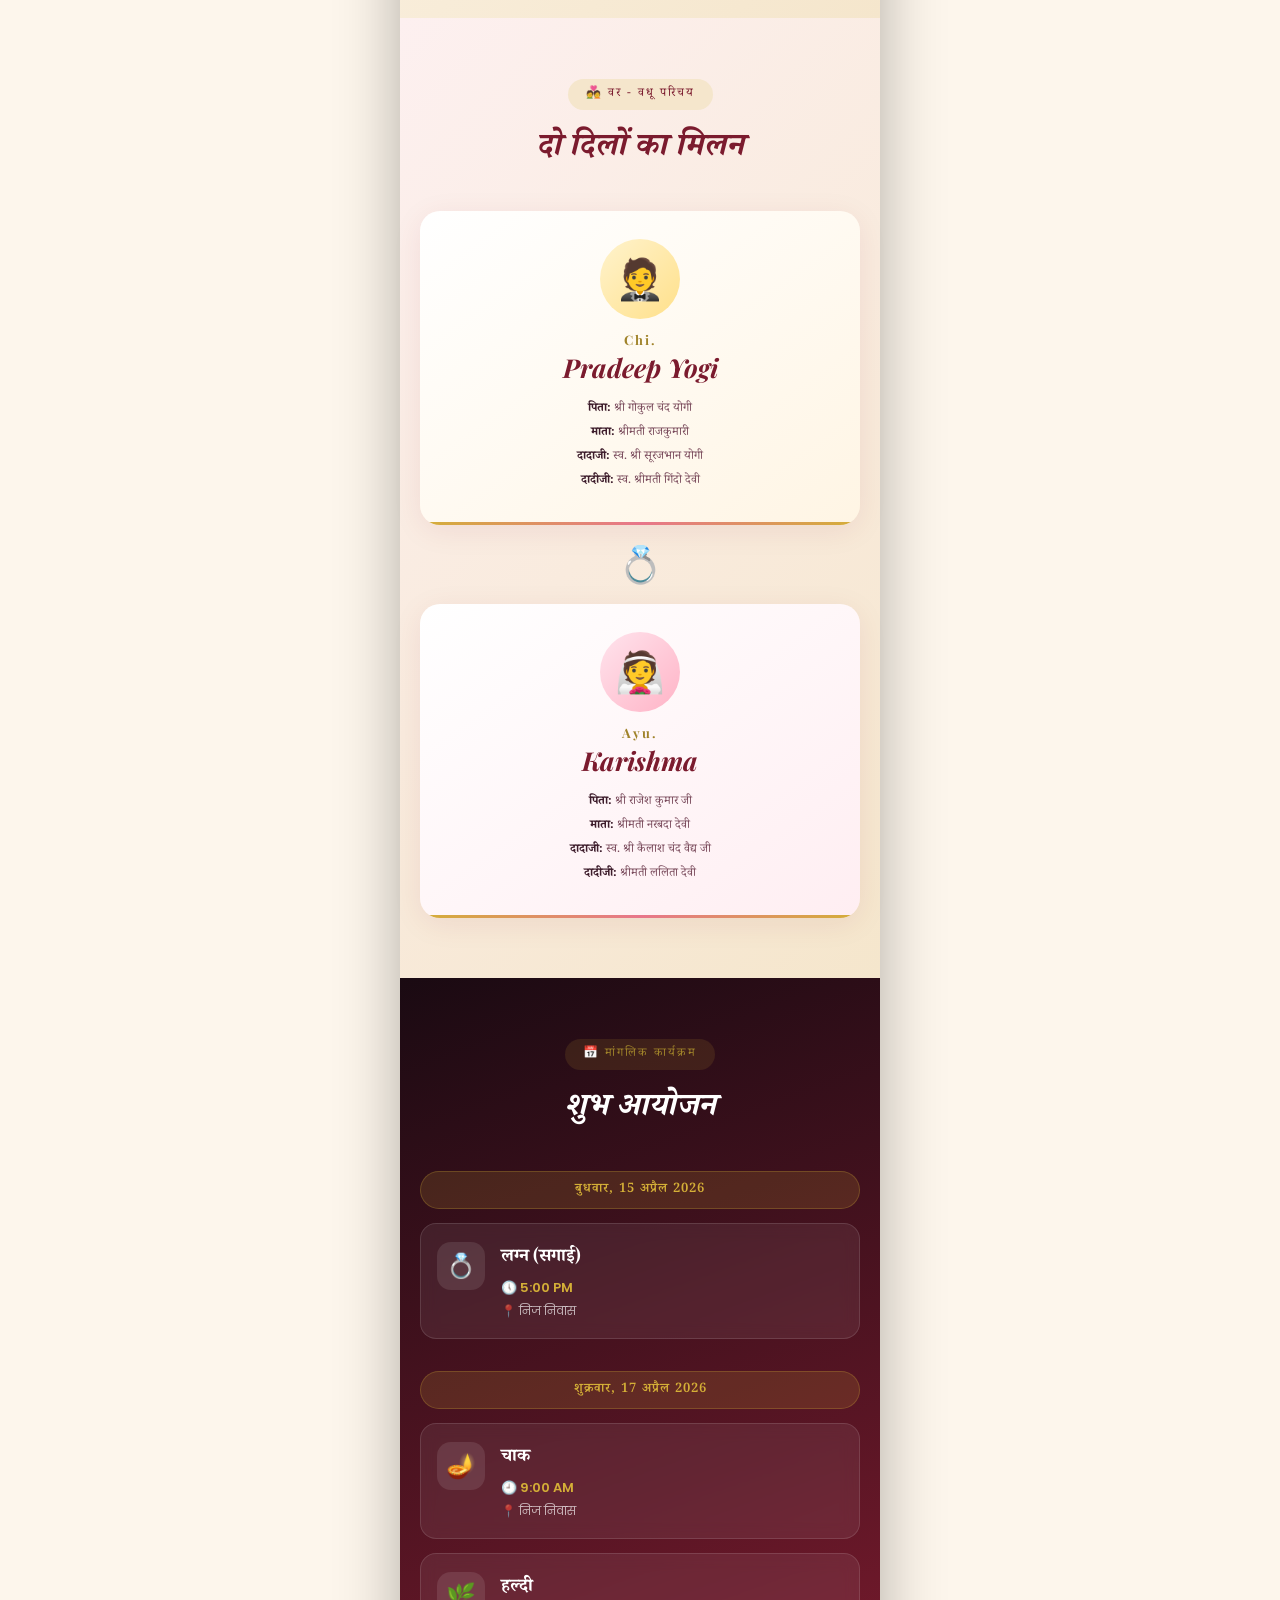
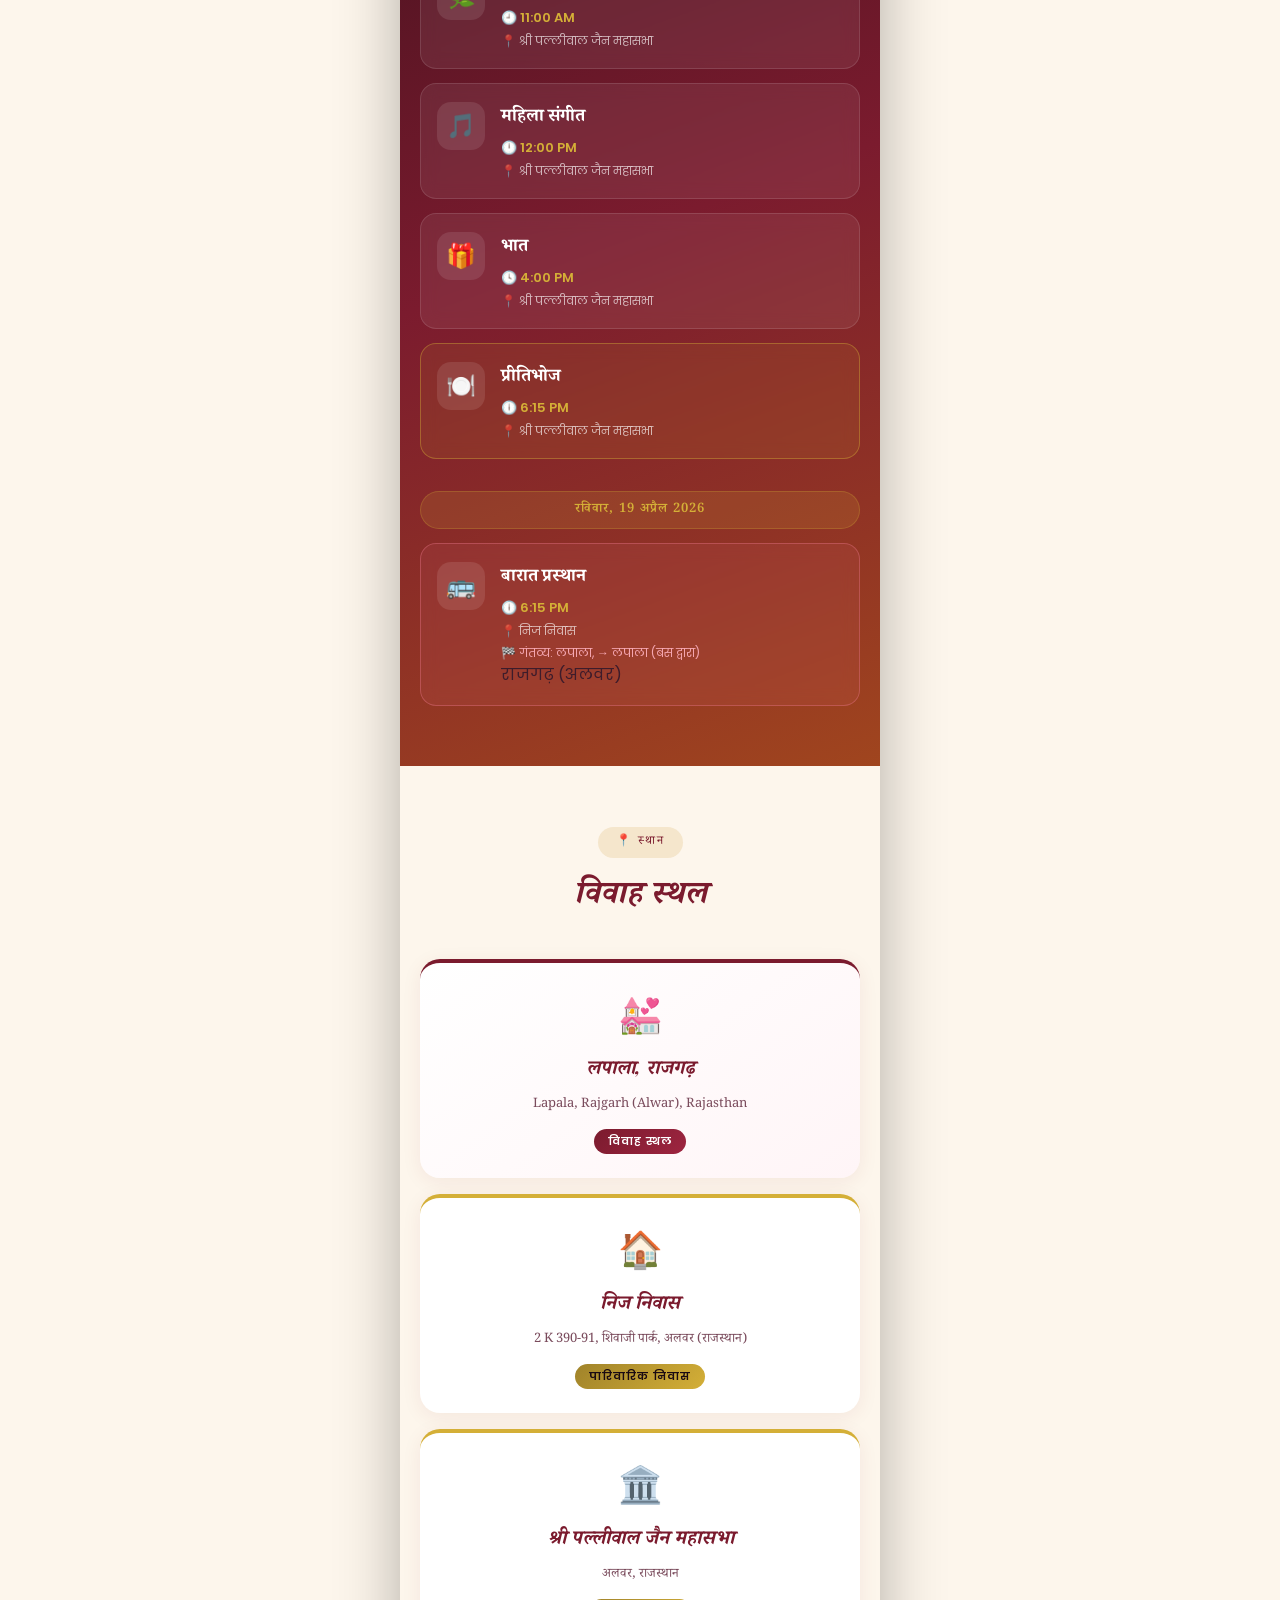
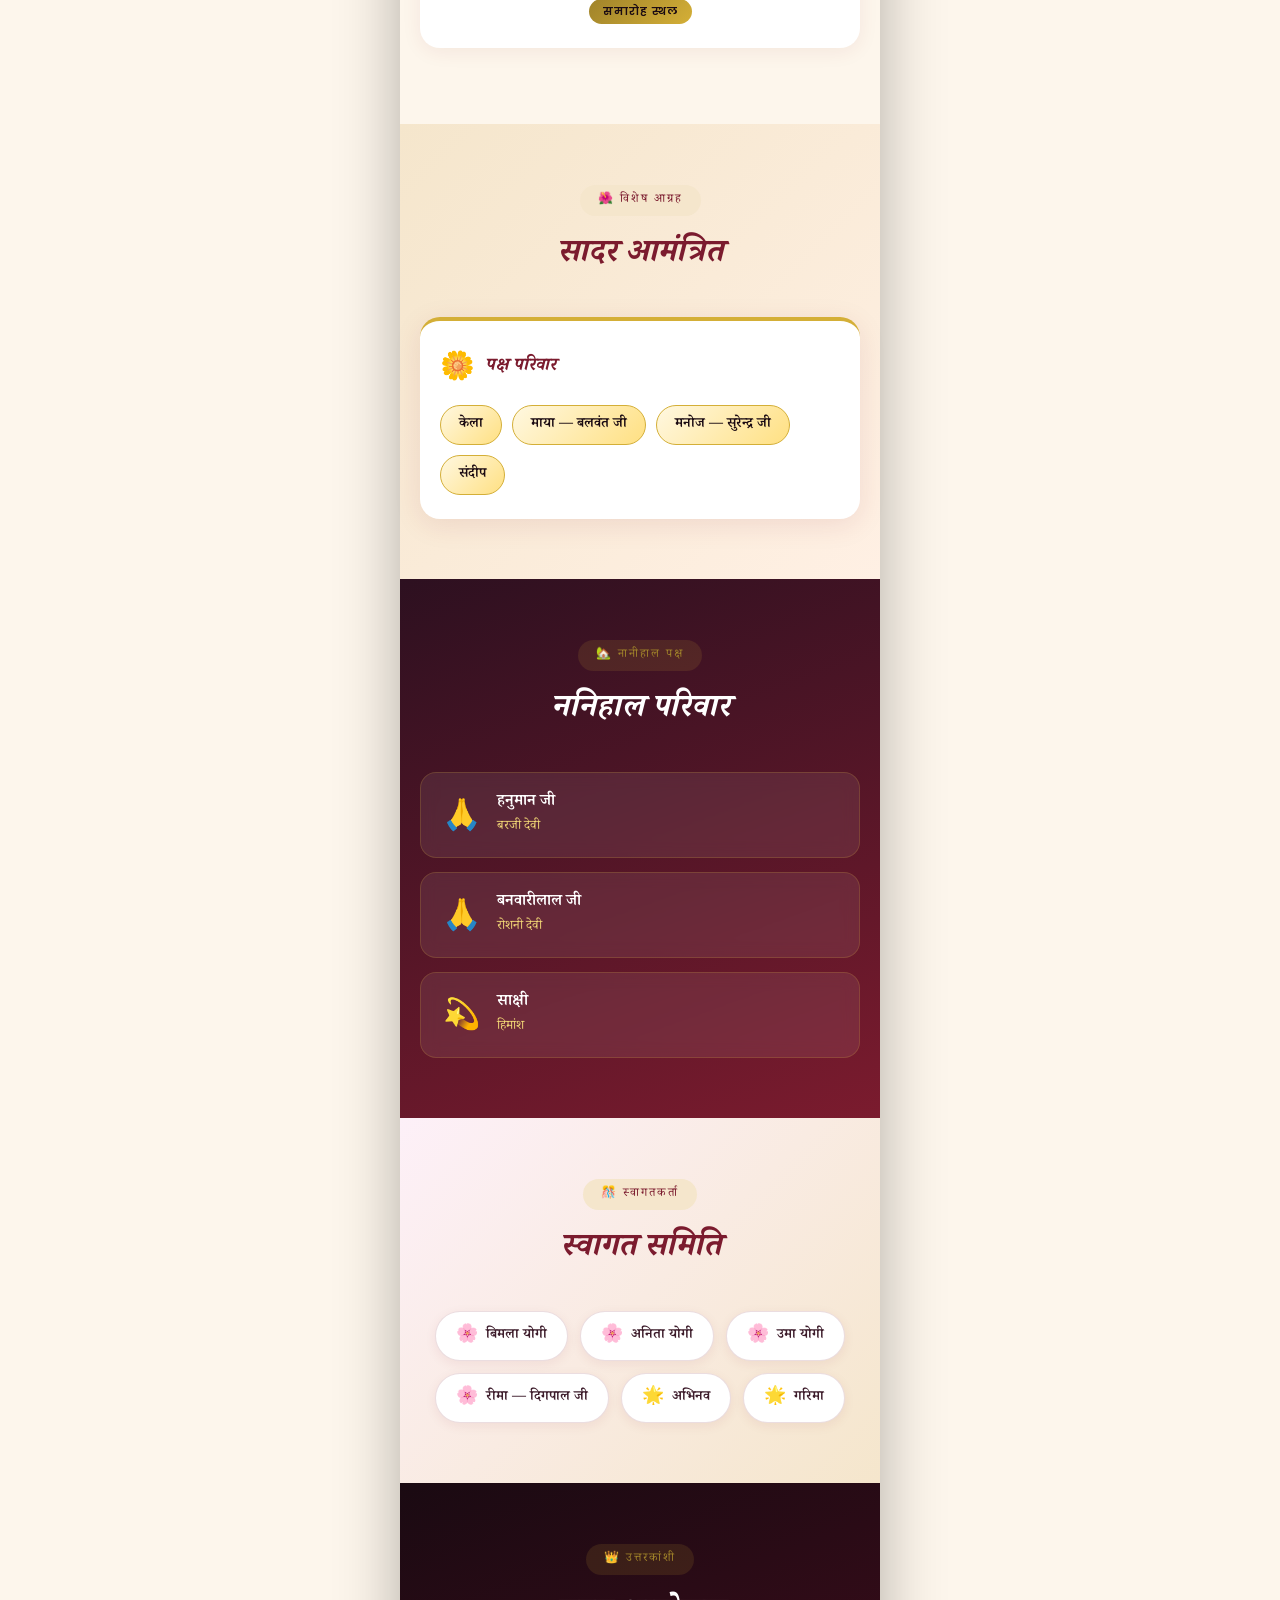
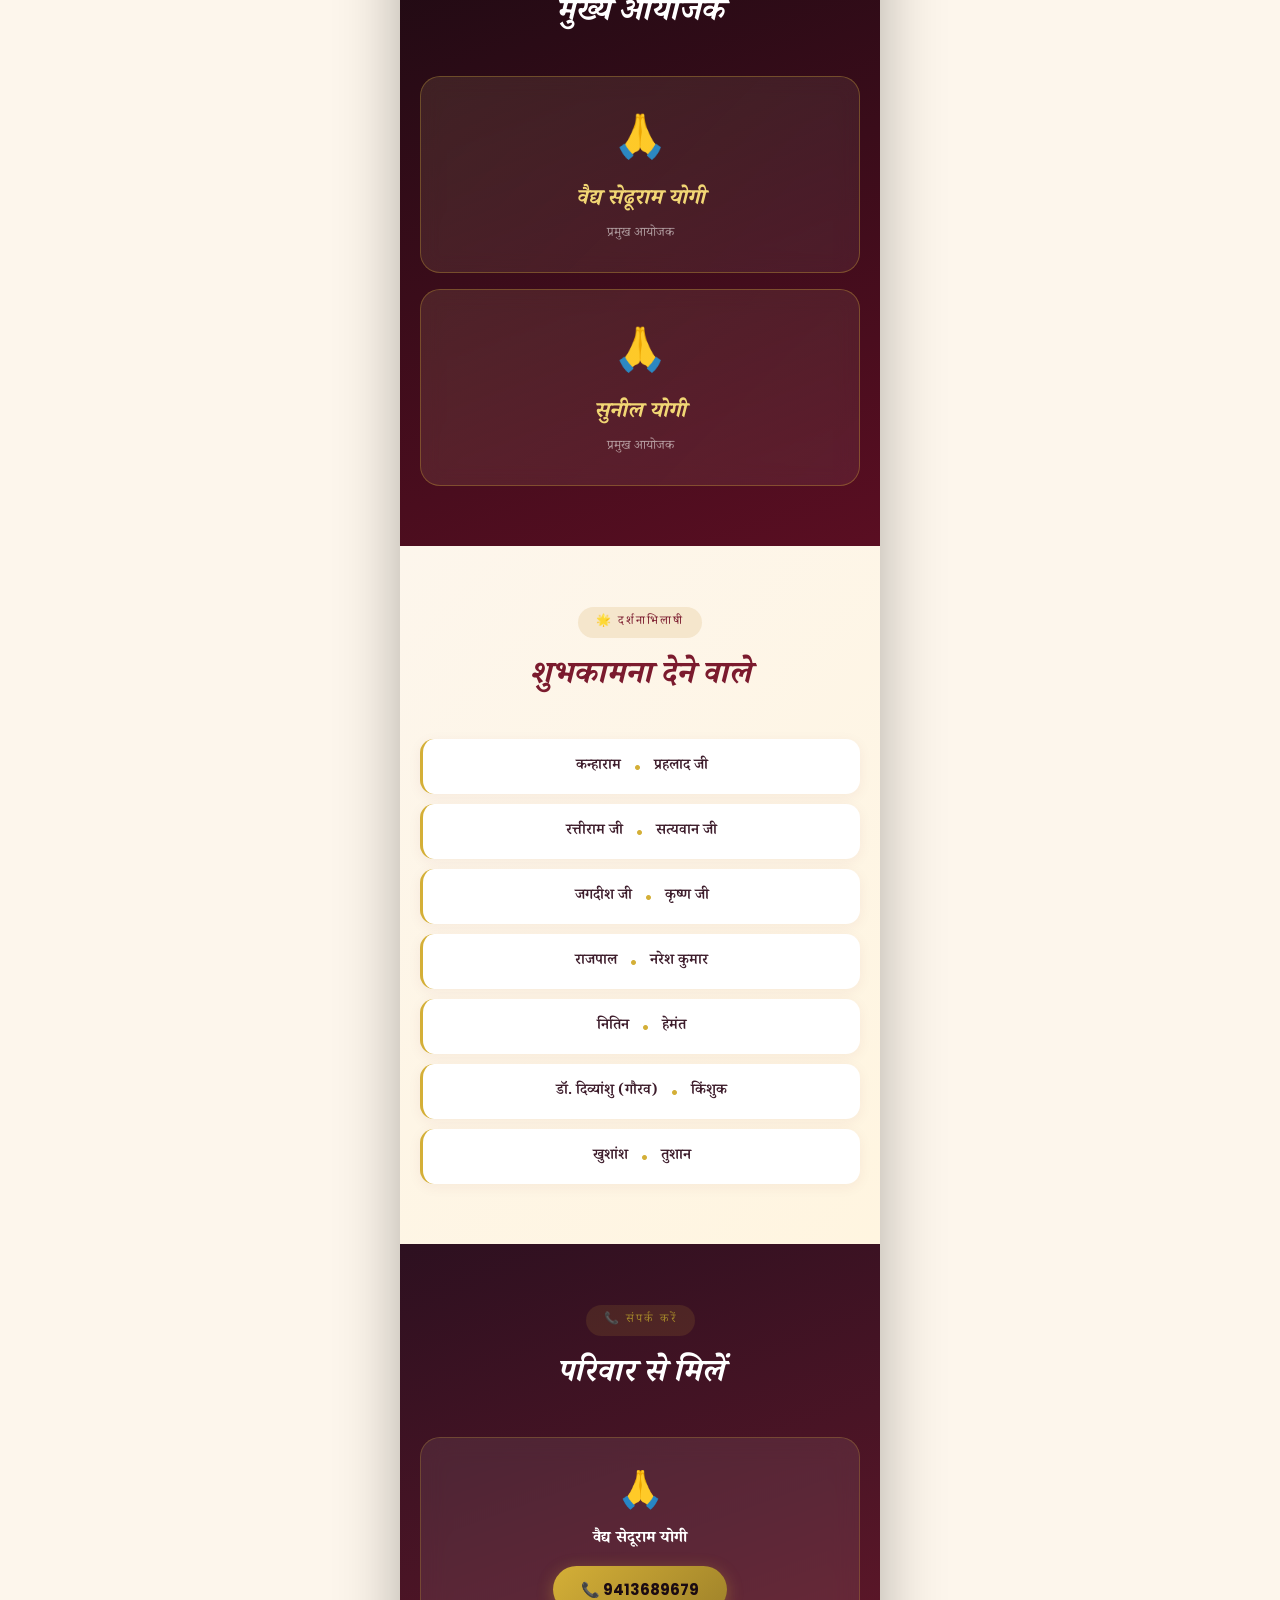
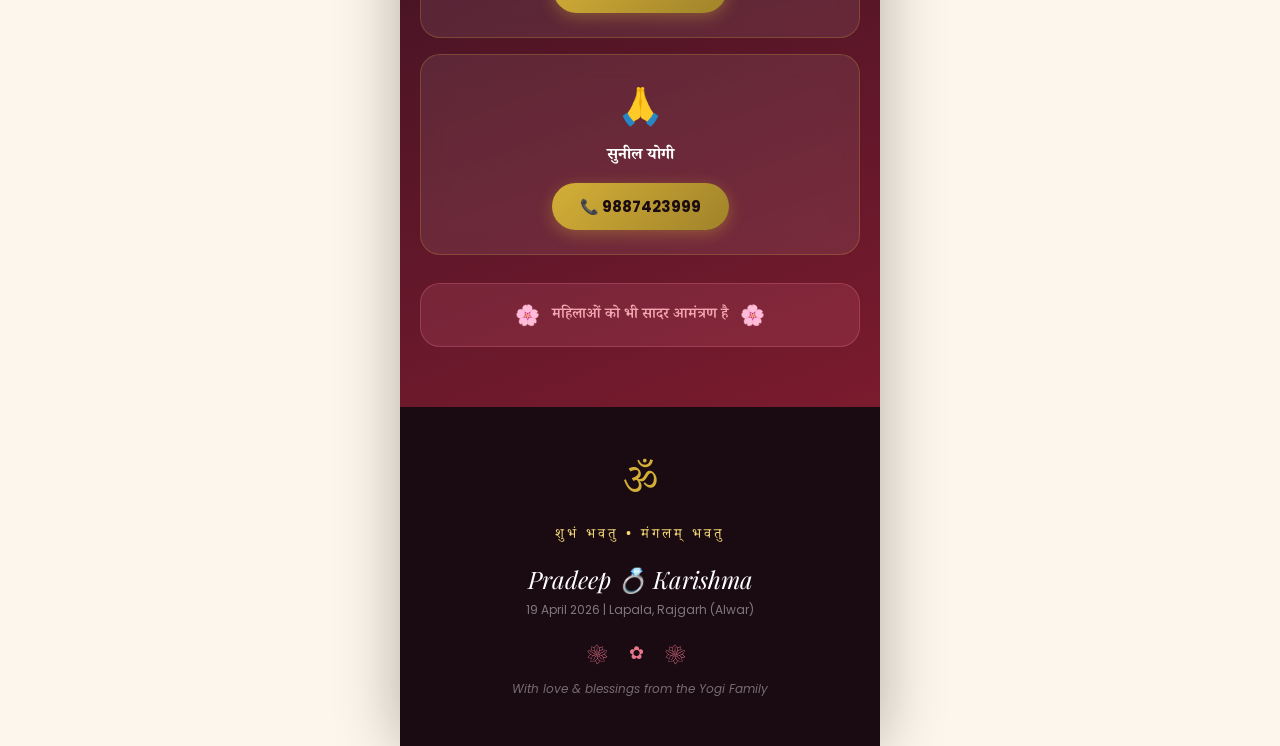
==== commit e46916a4: "changes" ====
--- a/wedding/index.html
+++ b/wedding/index.html
@@ -72,7 +72,7 @@
       <div class="mantra-card ganesh-card">
         <div class="mantra-icon">🙏</div>
         <h3>गणेश मंत्र</h3>
-        <p class="mantra-text">ॐ वक्रतुण्ड महाकाय,<br /> सूर्यकोटि समप्रभः।<br />निर्विघ्नं कुरु मे
+        <p class="mantra-text">ॐ वक्रतुण्ड महाकाय,<br /> कोटि सूर्य समप्रभः।<br />निर्विघ्नं कुरु मे
           देव,<br />सर्वकार्येषु सर्वदा।।</p>
       </div>
       <div class="mantra-card prayer-card">
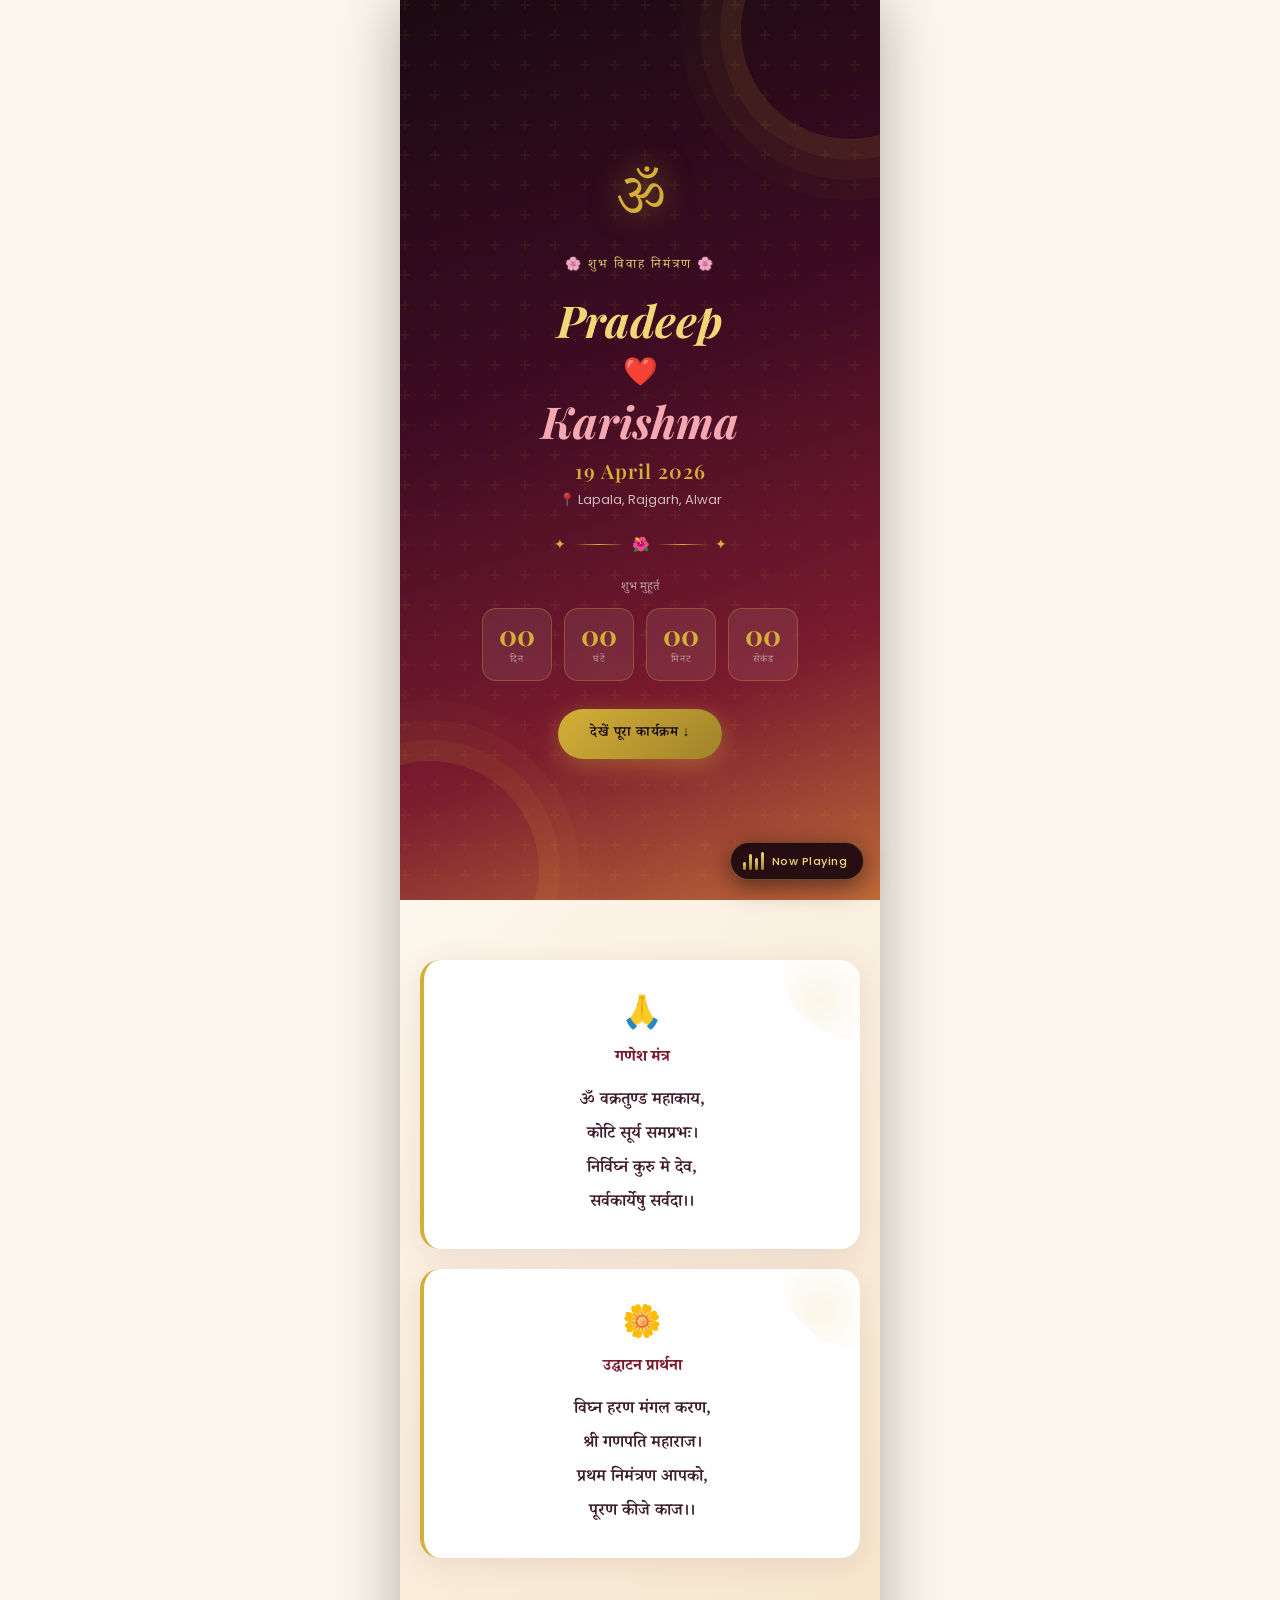
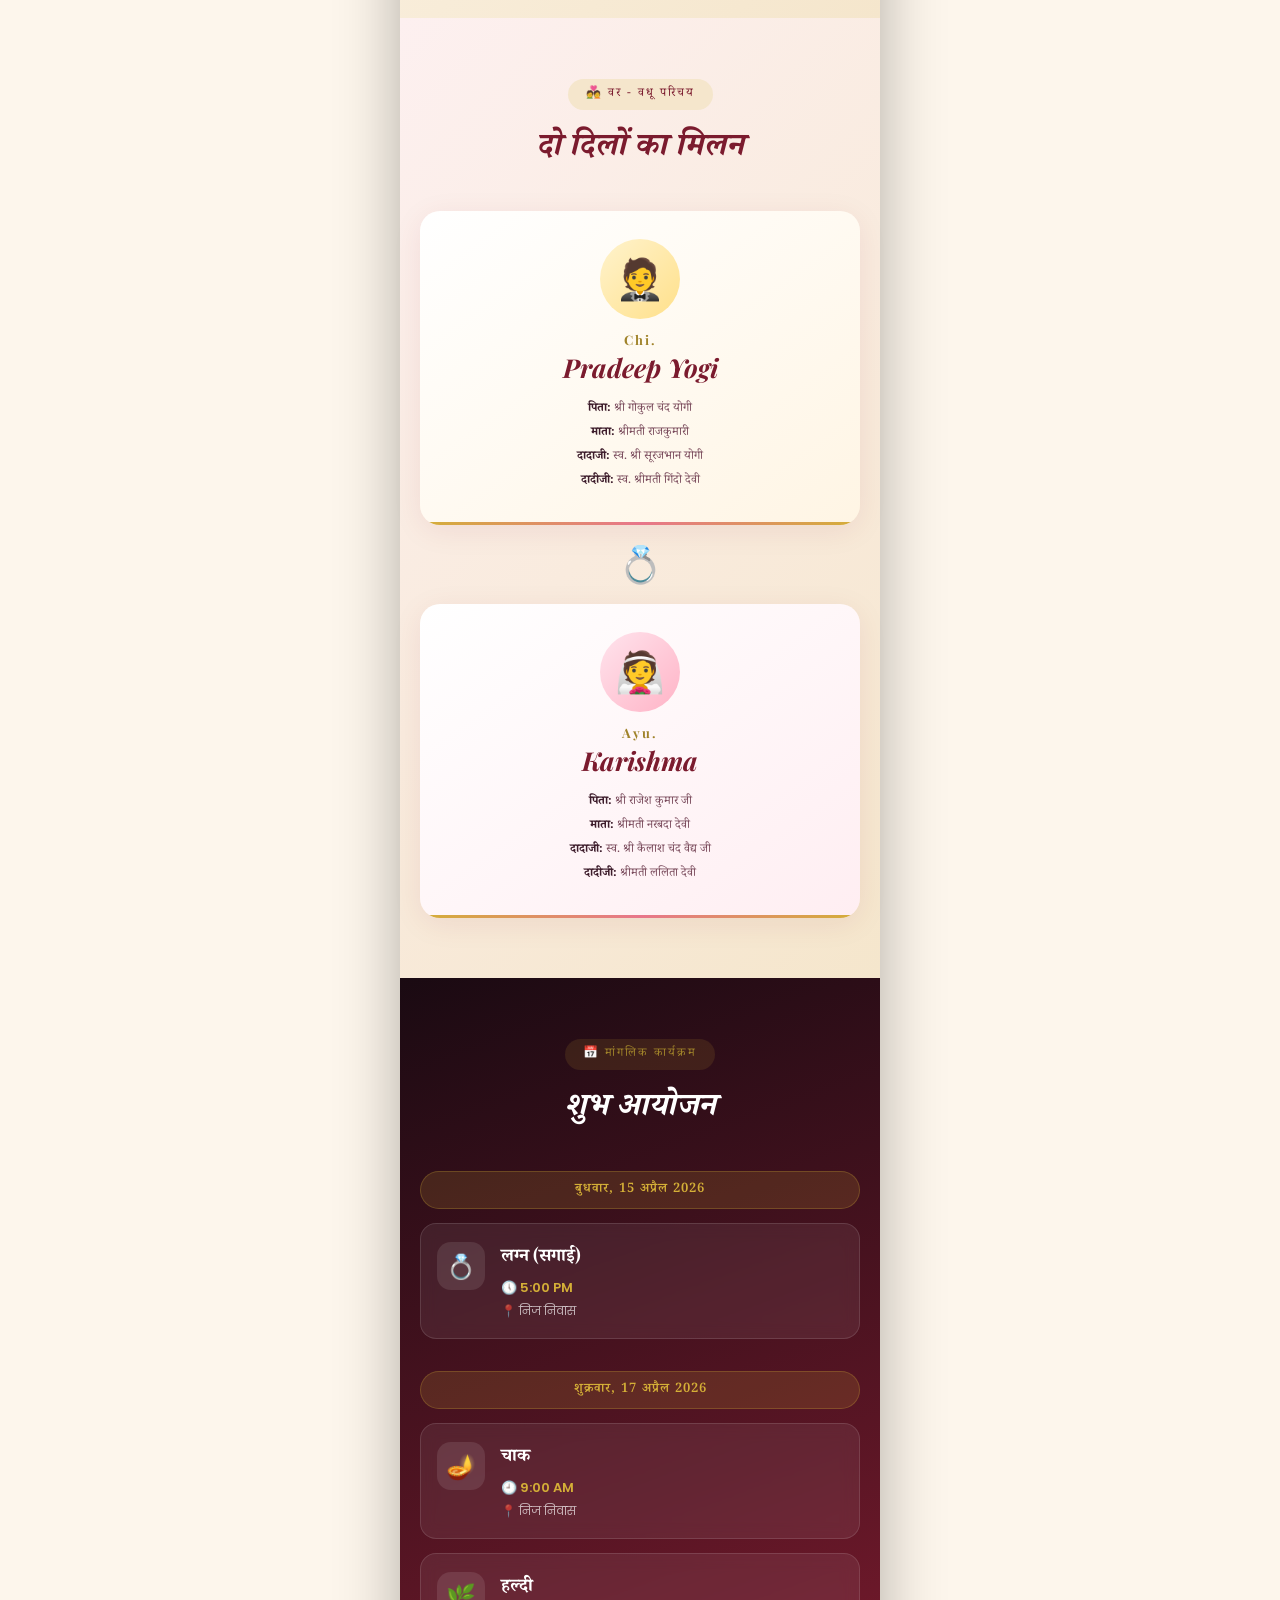
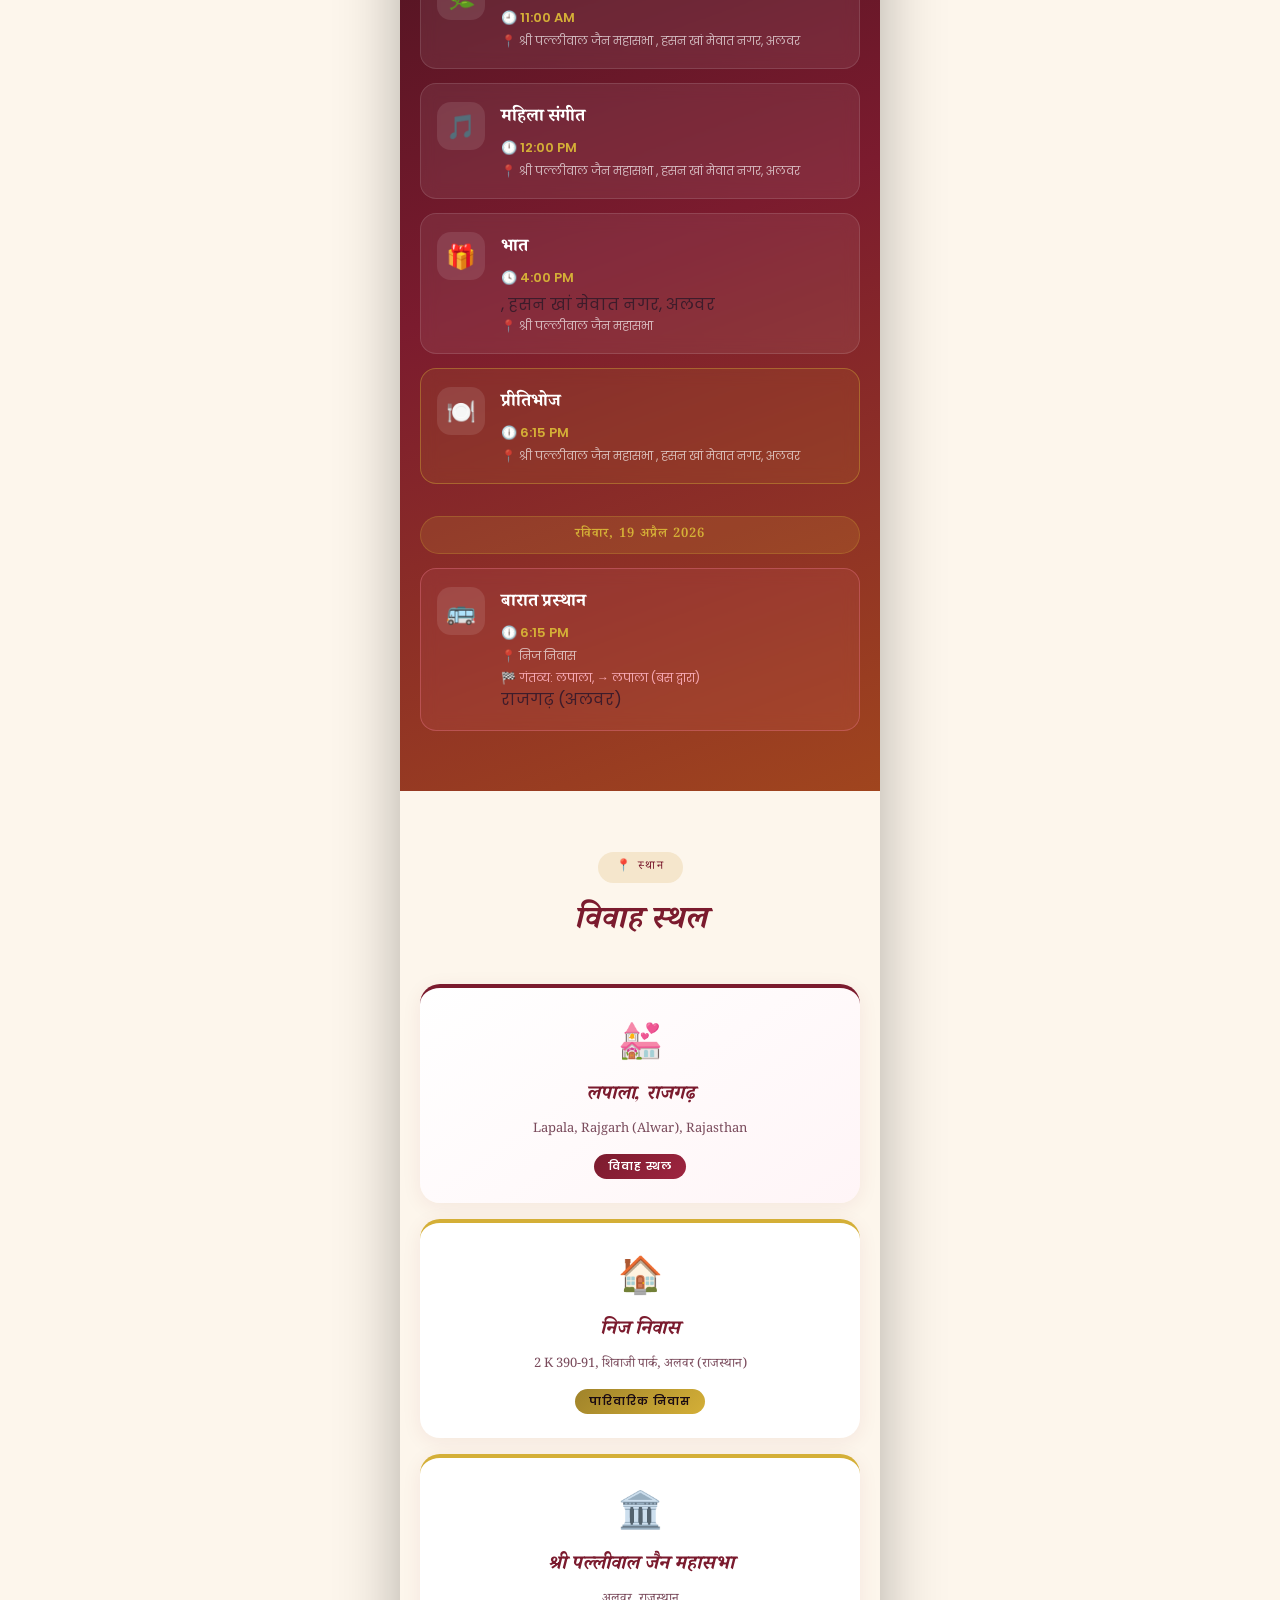
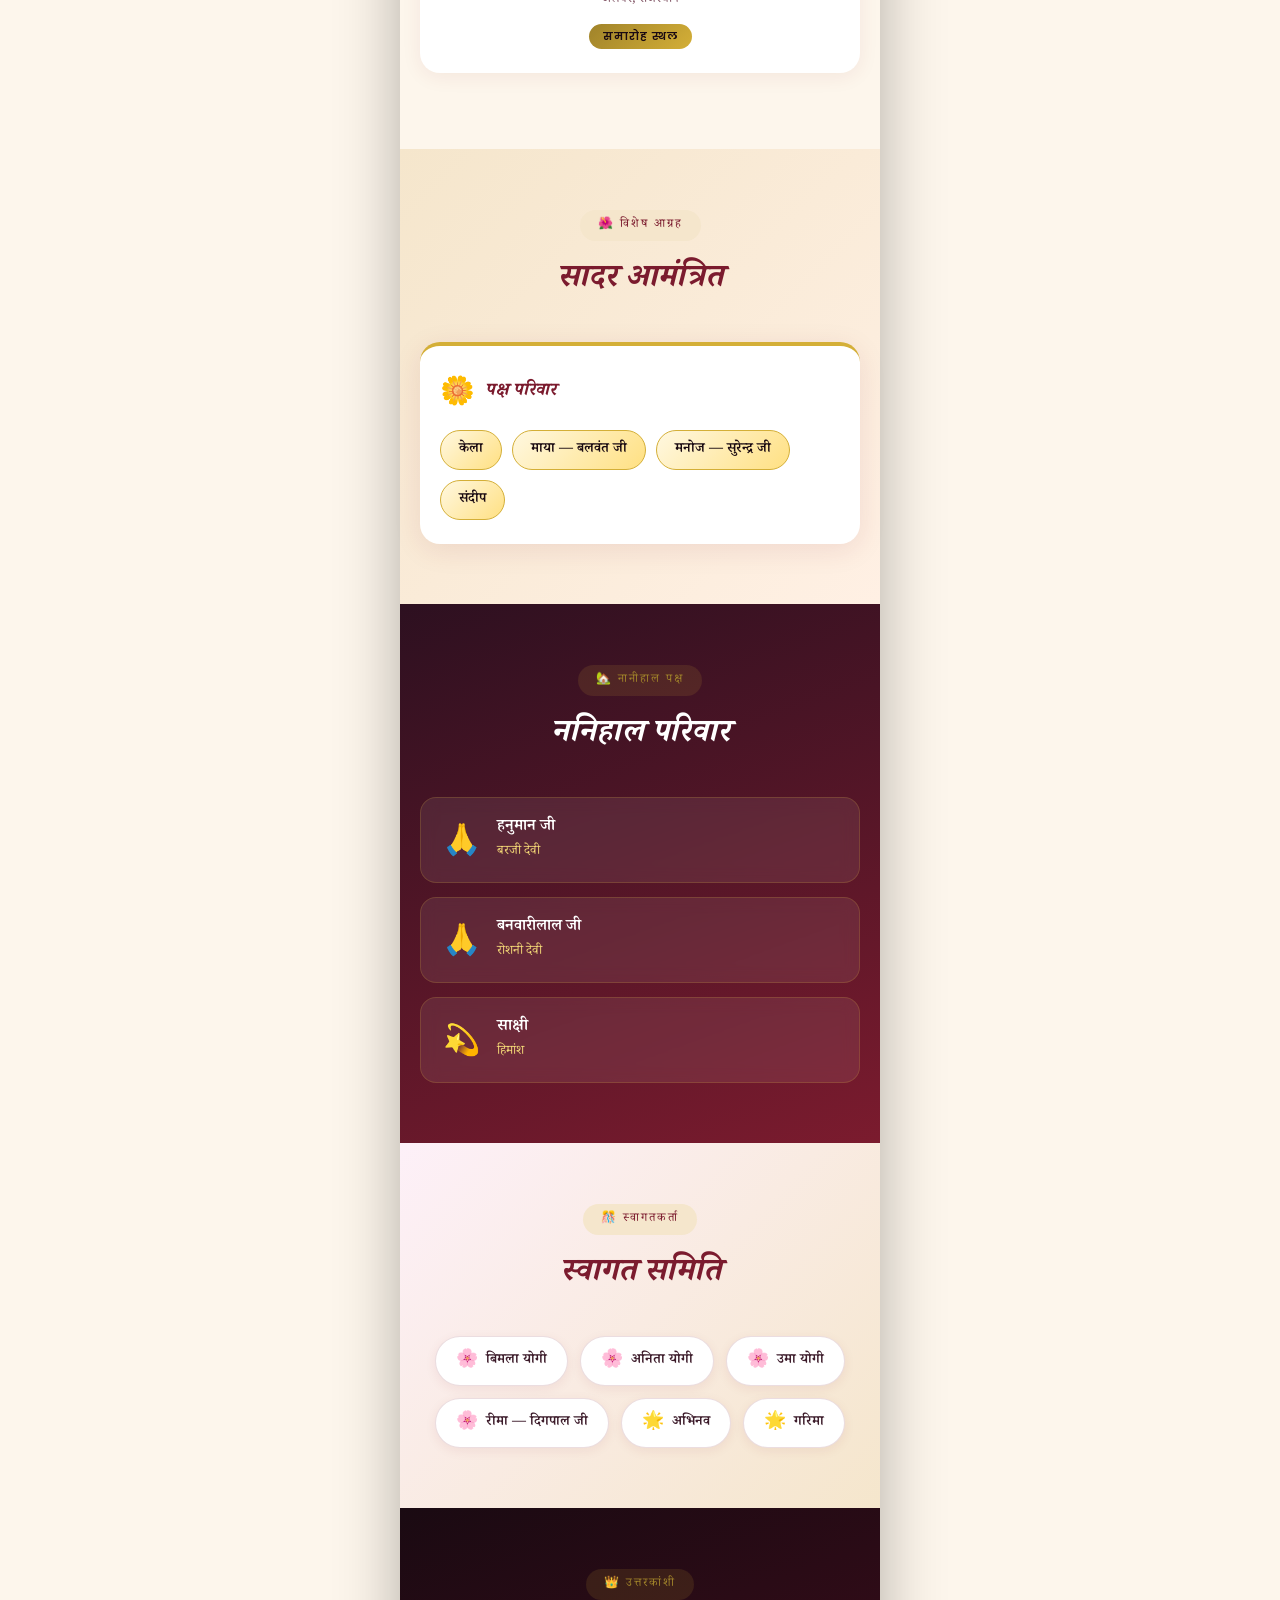
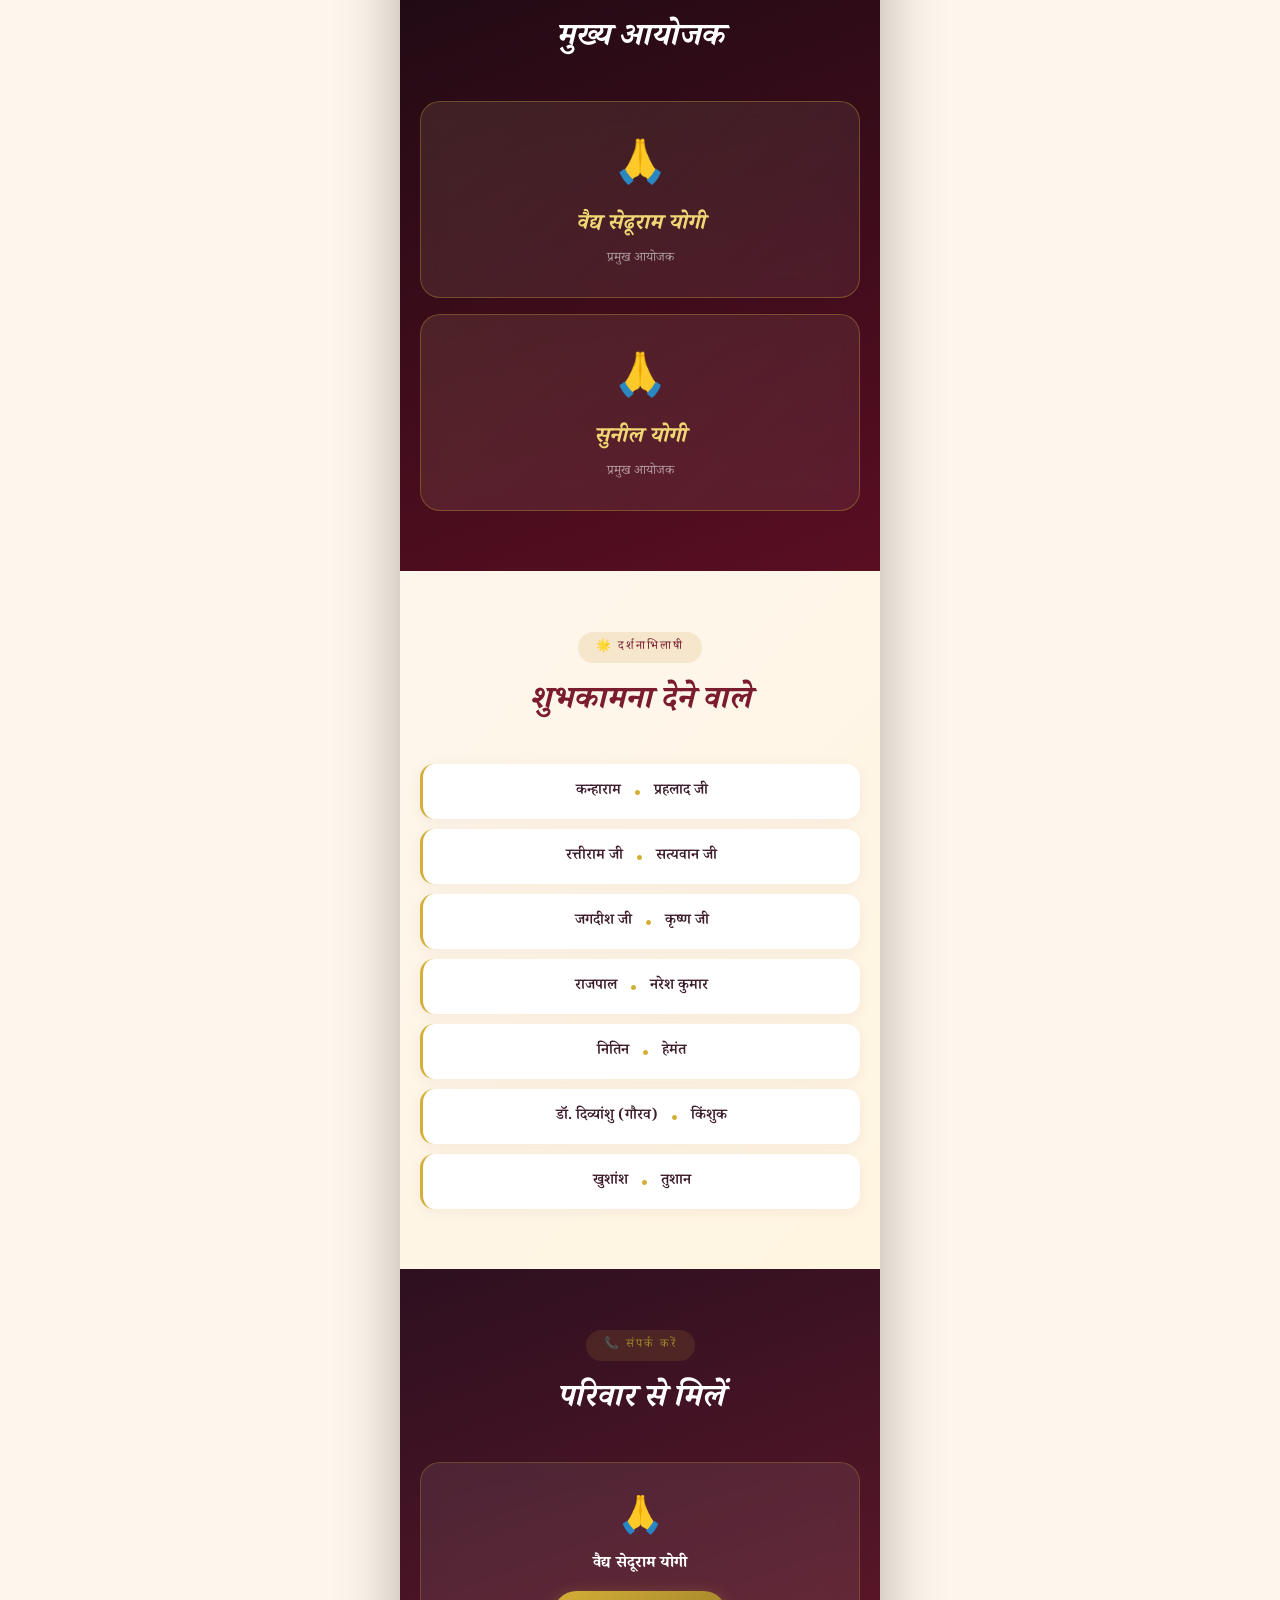
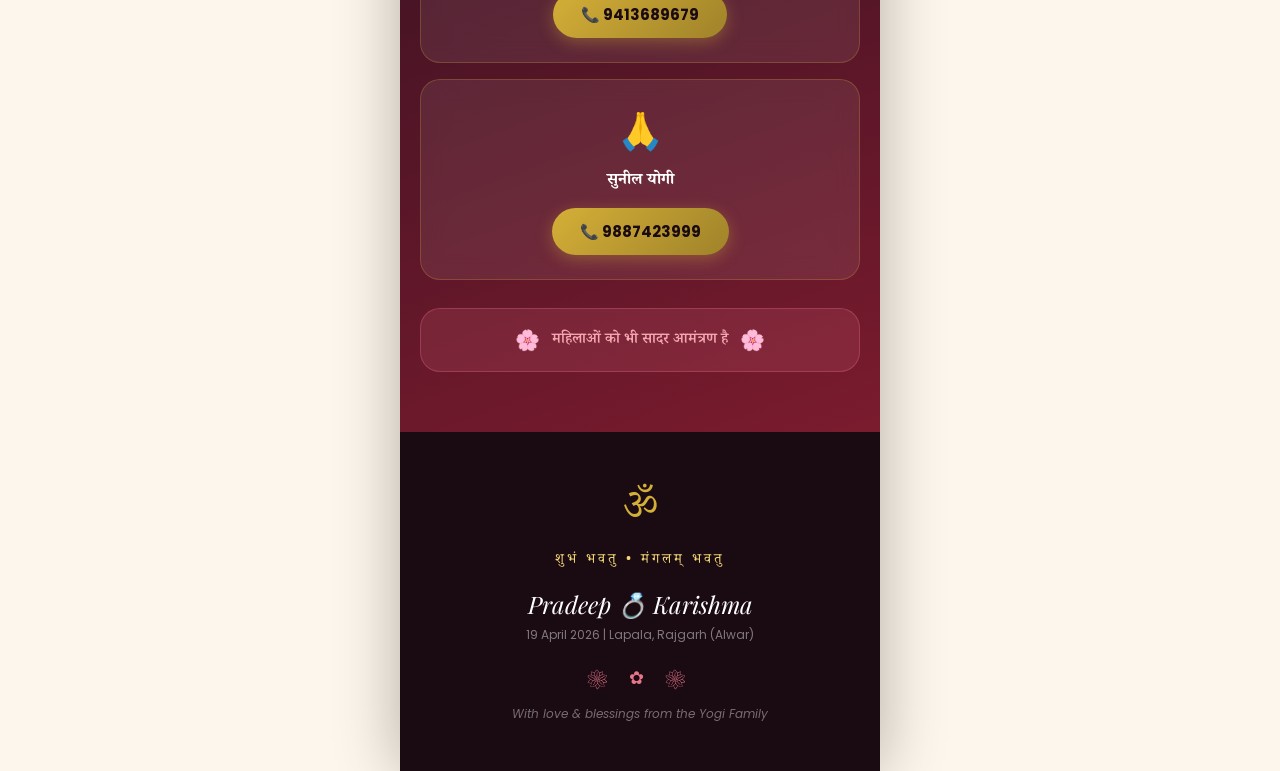
==== commit c7ca8b29: "changes" ====
--- a/wedding/index.html
+++ b/wedding/index.html
@@ -161,7 +161,7 @@
             <div class="event-info">
               <h4>हल्दी</h4>
               <p class="event-time">🕘 11:00 AM</p>
-              <p class="event-venue">📍 श्री पल्लीवाल जैन महासभा</p>
+              <p class="event-venue">📍 श्री पल्लीवाल जैन महासभा , हसन खां मेवात नगर, अलवर</p>
             </div>
           </div>
           <div class="event-card">
@@ -169,14 +169,14 @@
             <div class="event-info">
               <h4>महिला संगीत</h4>
               <p class="event-time">🕛 12:00 PM</p>
-              <p class="event-venue">📍 श्री पल्लीवाल जैन महासभा</p>
+              <p class="event-venue">📍 श्री पल्लीवाल जैन महासभा , हसन खां मेवात नगर, अलवर</p>
             </div>
           </div>
           <div class="event-card">
             <div class="event-icon-wrap"><span class="event-icon">🎁</span></div>
             <div class="event-info">
               <h4>भात</h4>
-              <p class="event-time">🕓 4:00 PM</p>
+              <p class="event-time">🕓 4:00 PM</p> , हसन खां मेवात नगर, अलवर
               <p class="event-venue">📍 श्री पल्लीवाल जैन महासभा</p>
             </div>
           </div>
@@ -185,7 +185,7 @@
             <div class="event-info">
               <h4>प्रीतिभोज</h4>
               <p class="event-time">🕕 6:15 PM</p>
-              <p class="event-venue">📍 श्री पल्लीवाल जैन महासभा</p>
+              <p class="event-venue">📍 श्री पल्लीवाल जैन महासभा , हसन खां मेवात नगर, अलवर</p>
             </div>
           </div>
         </div>
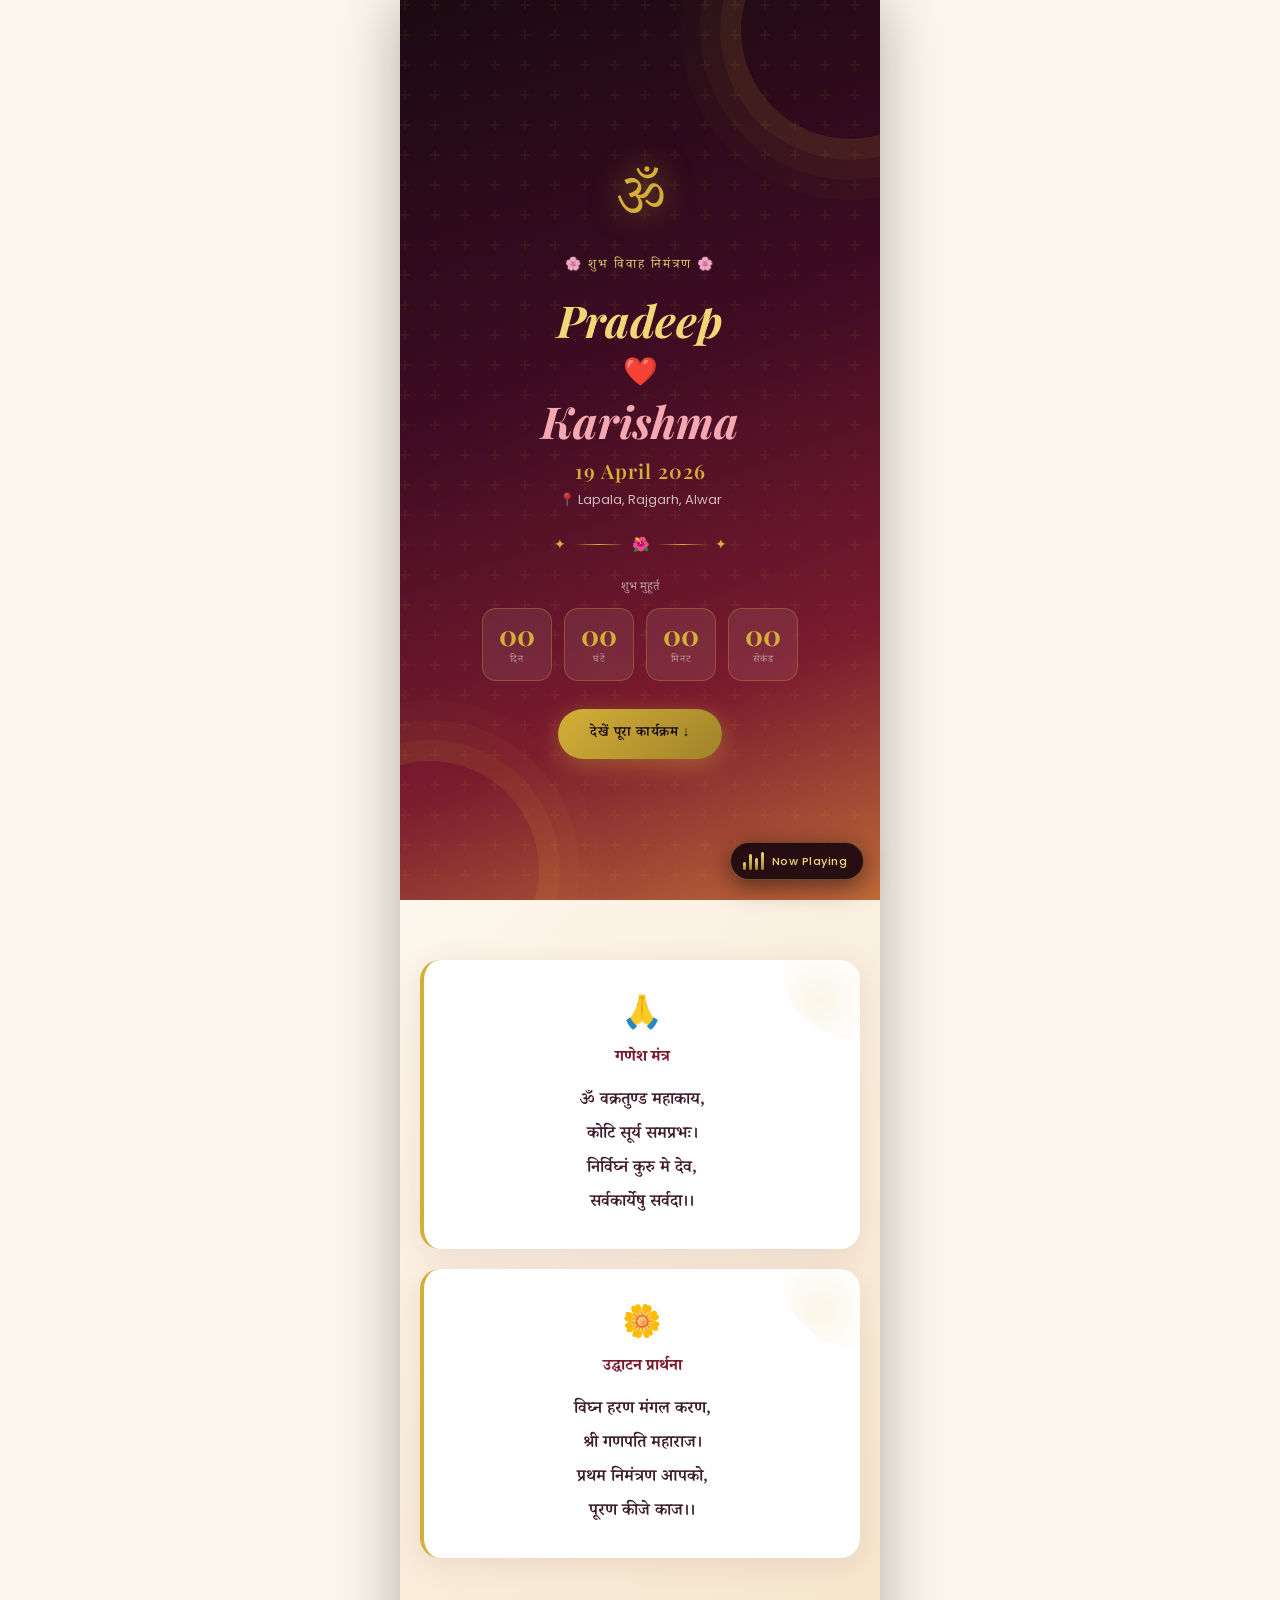
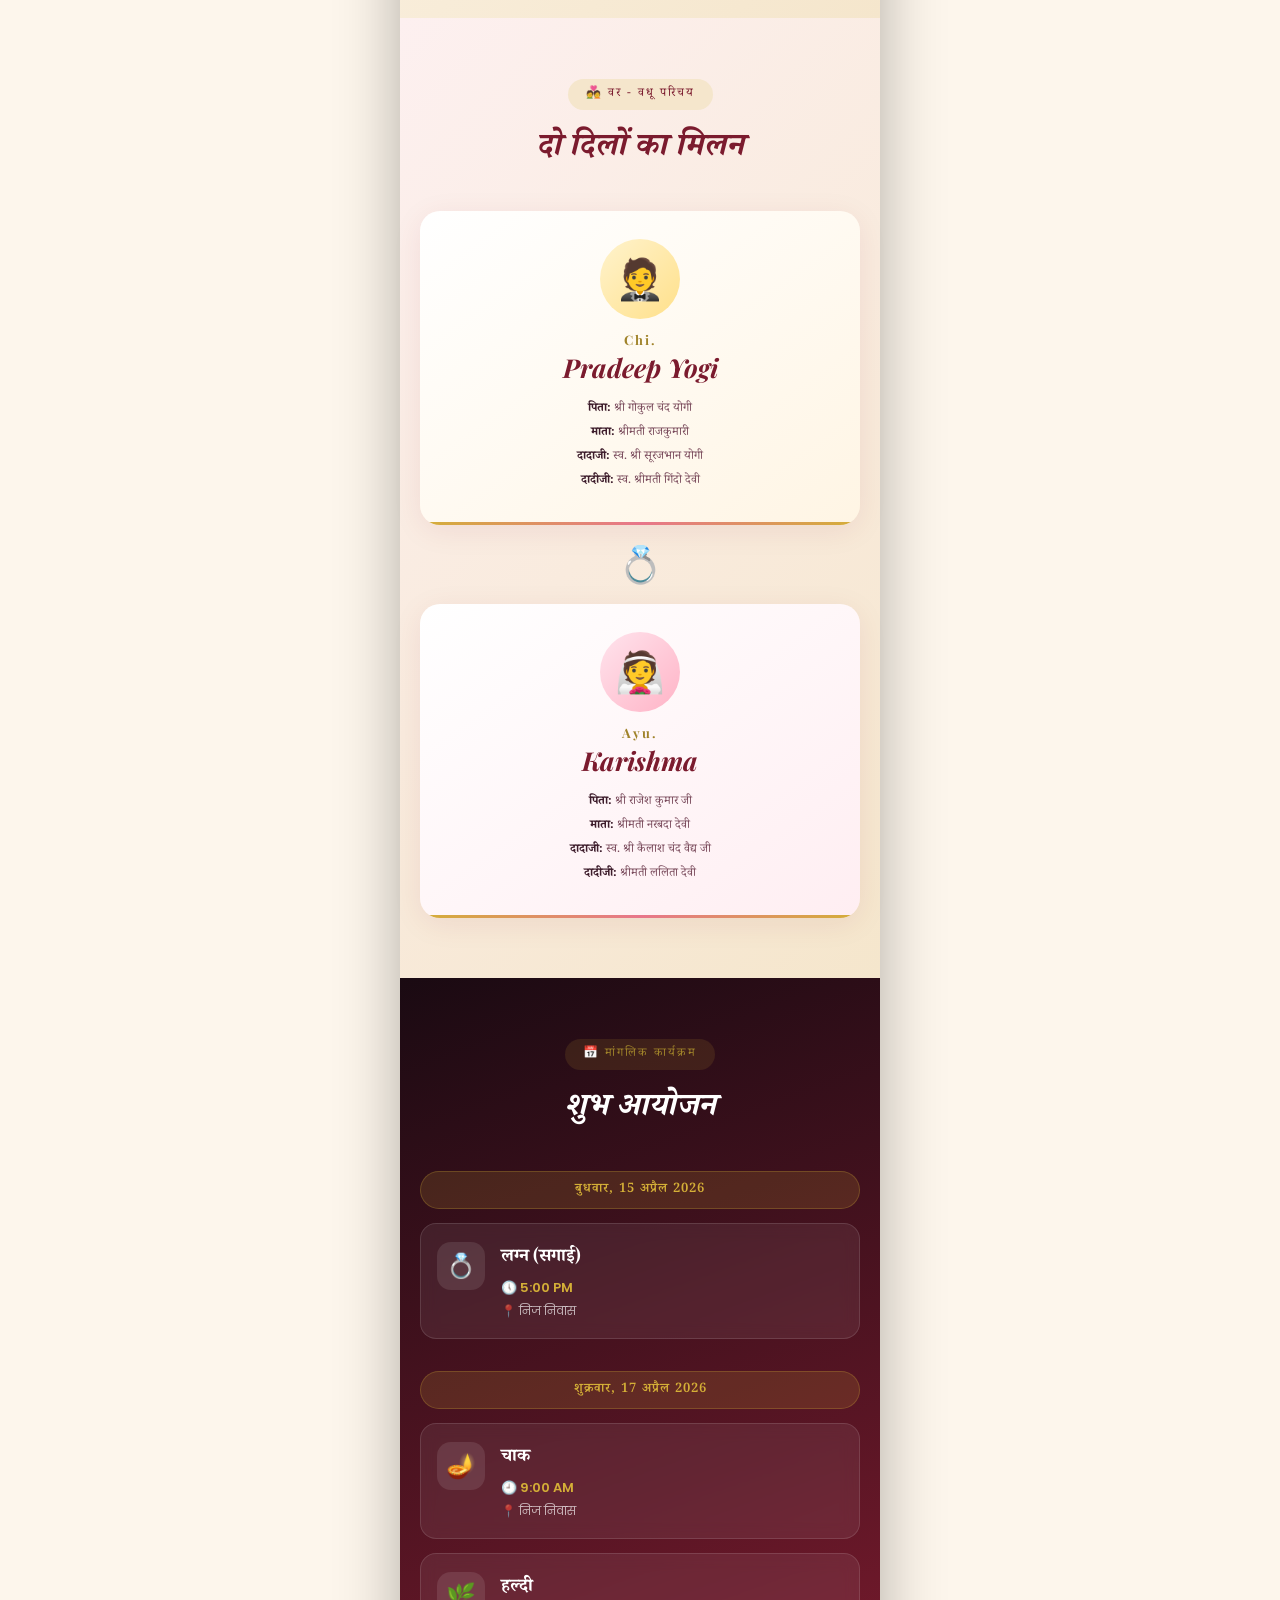
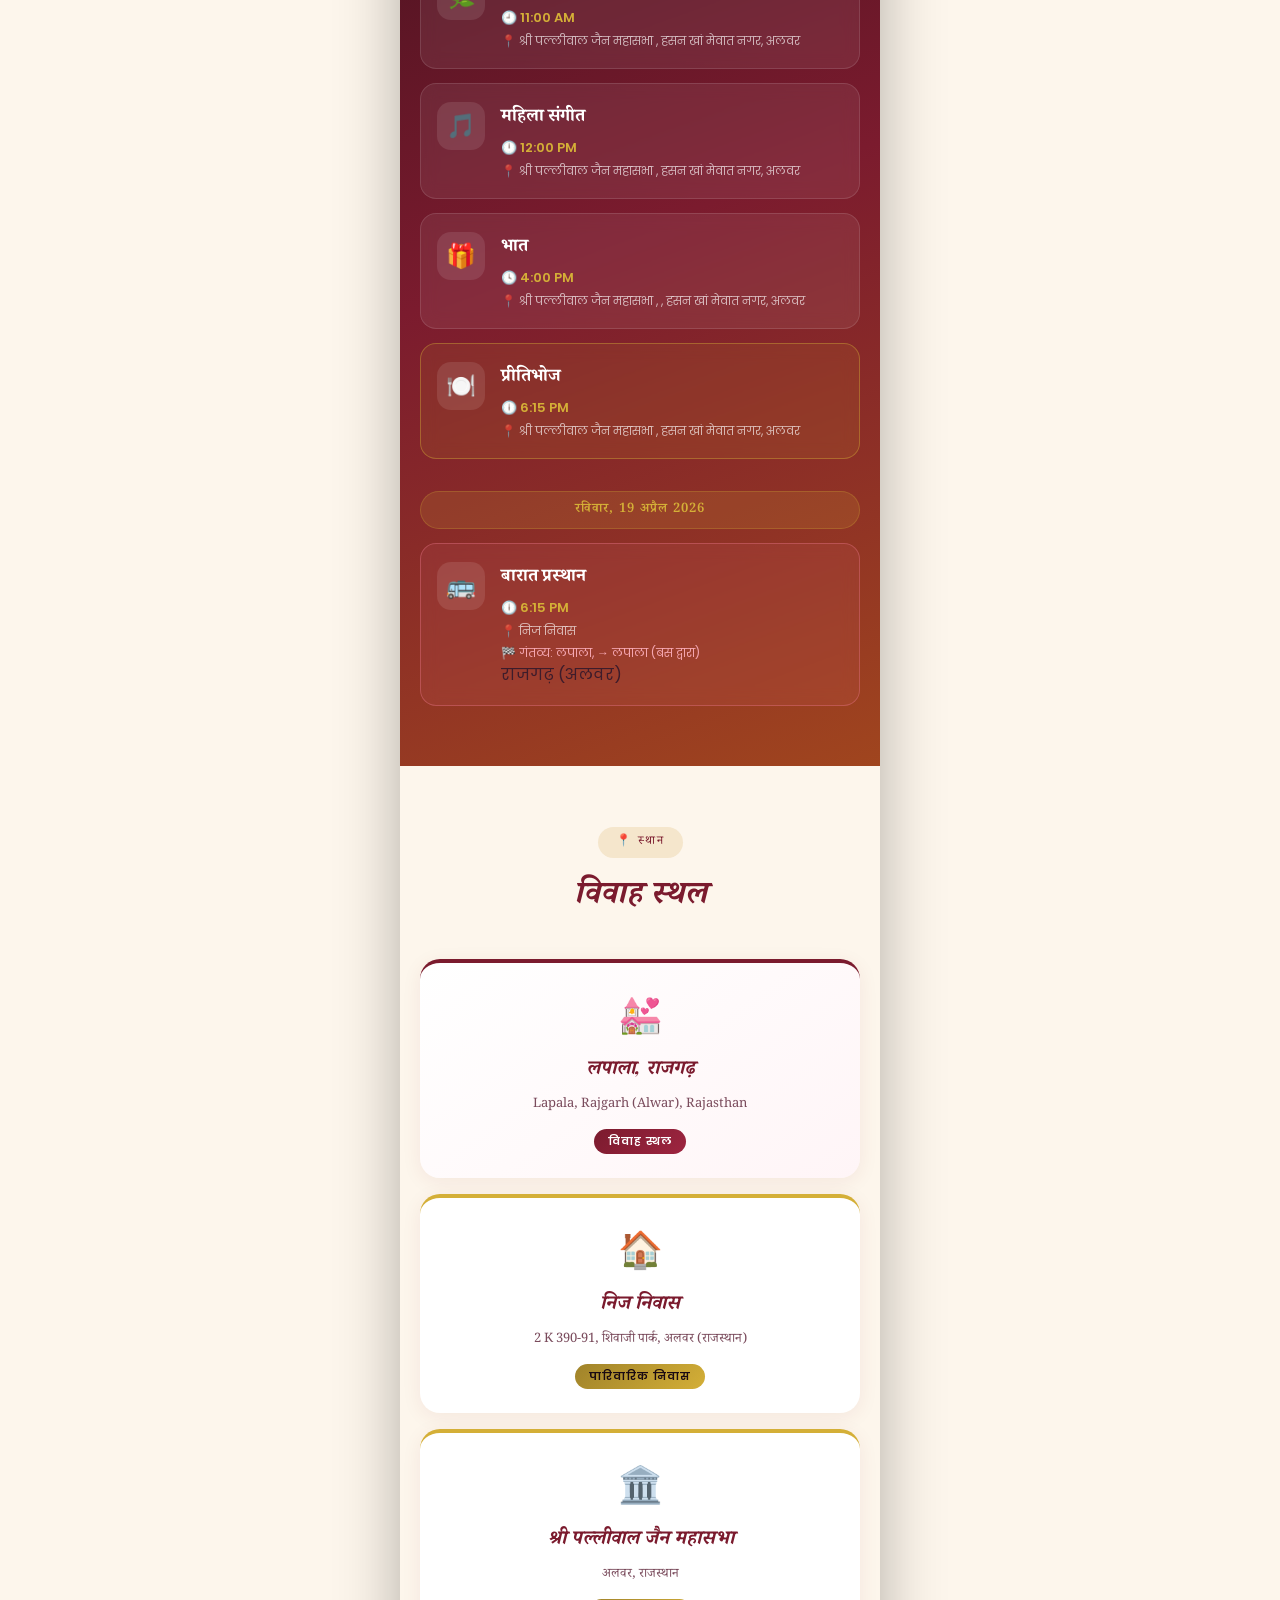
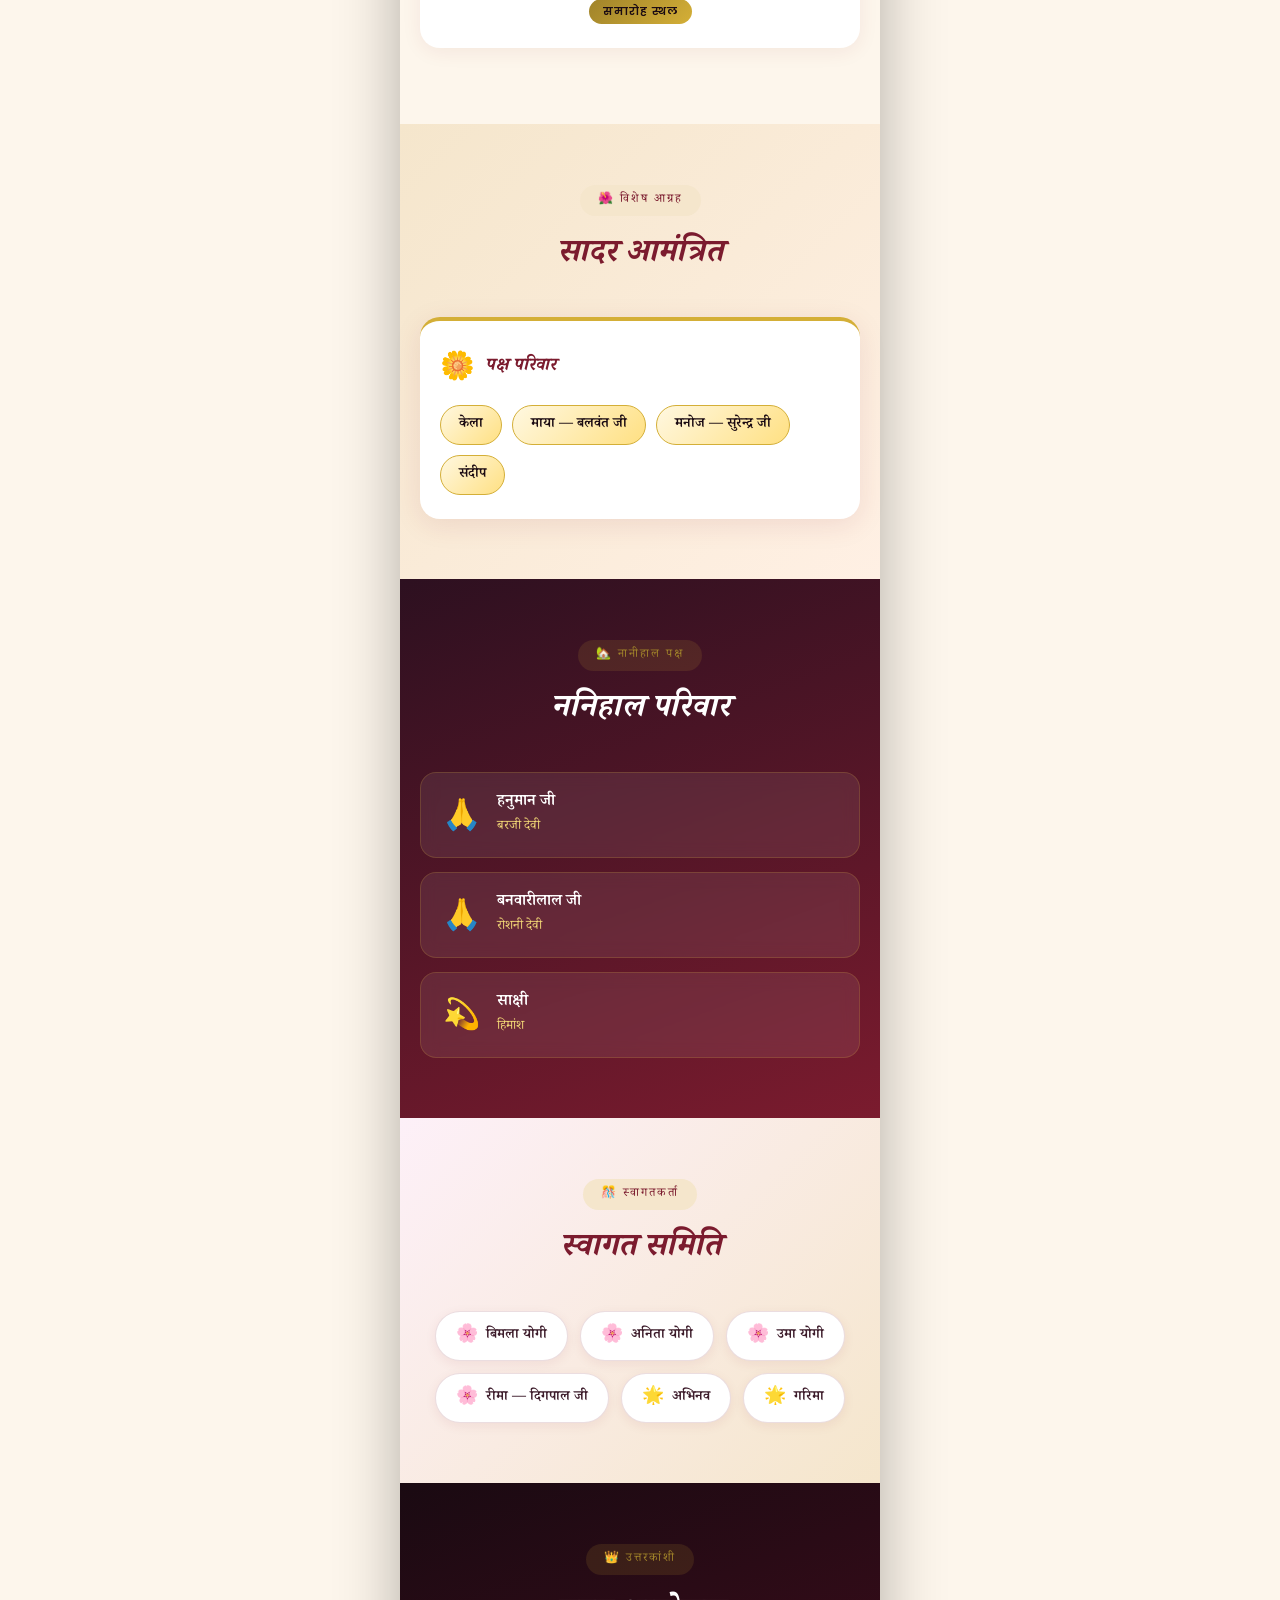
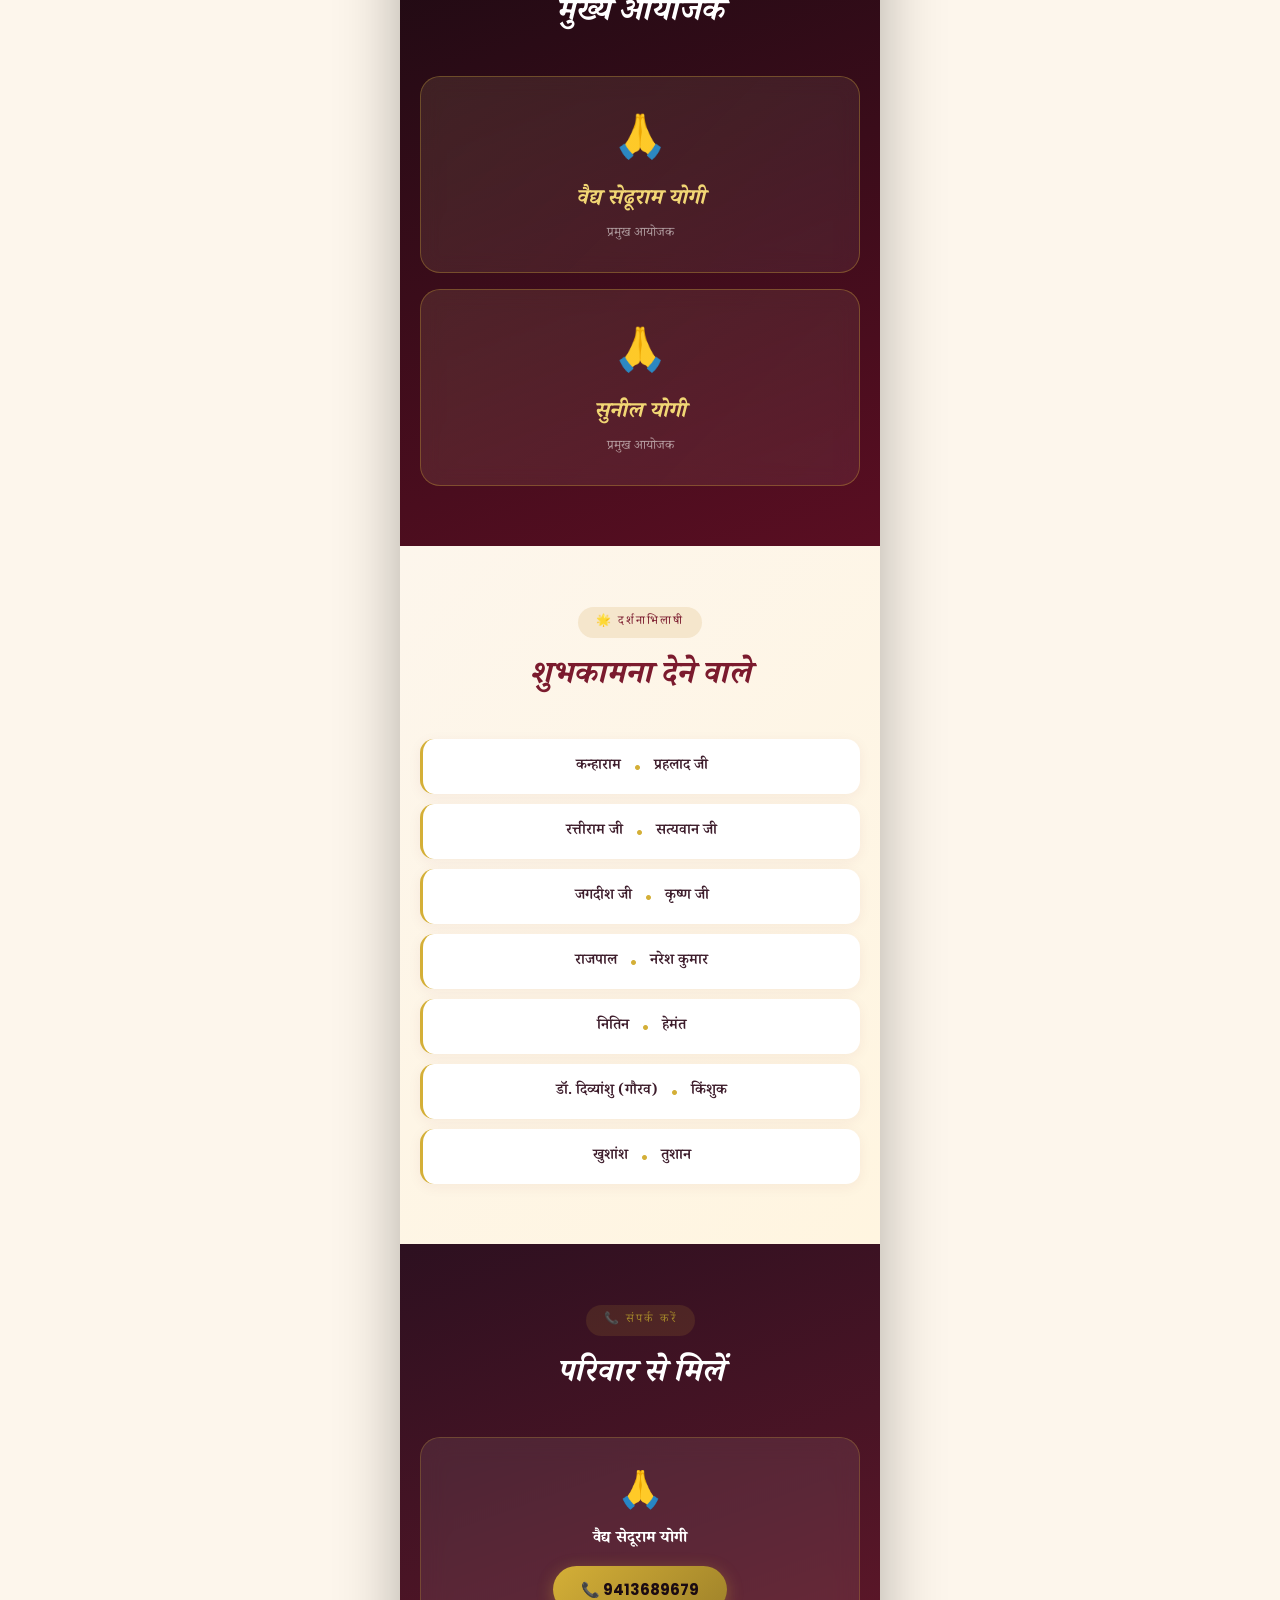
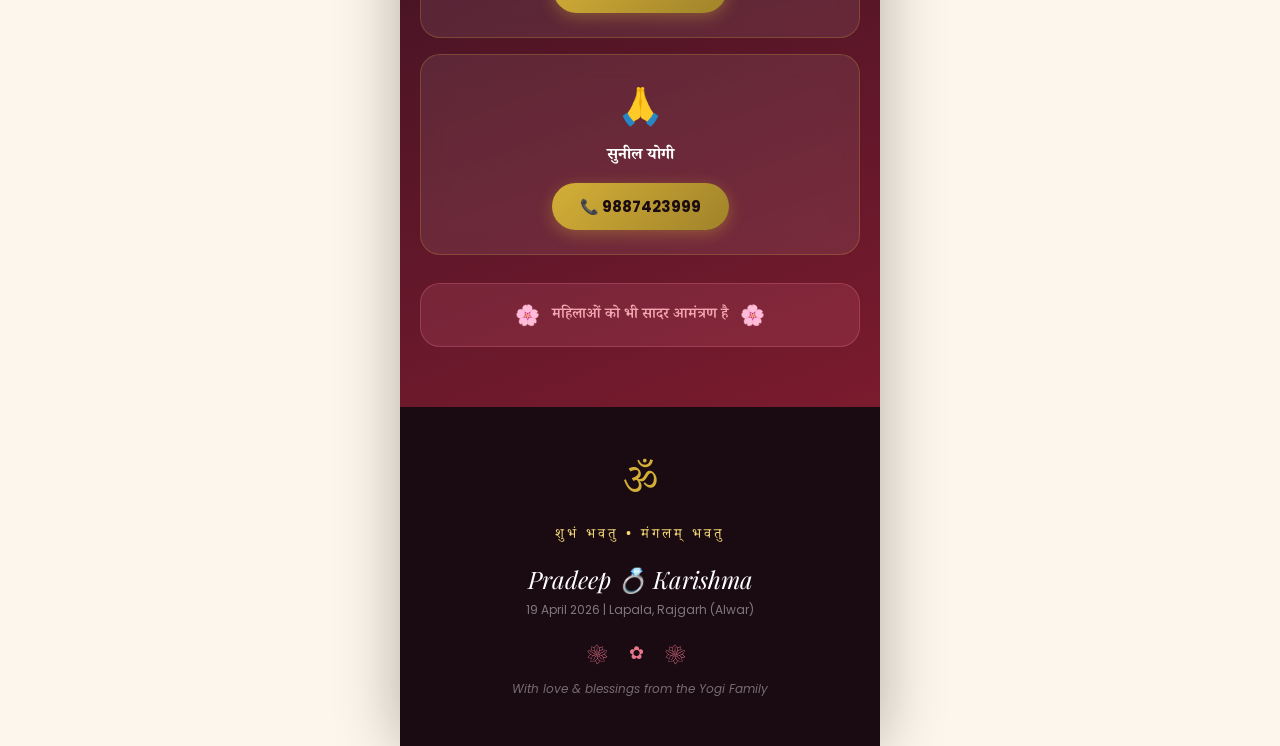
==== commit 45353d15: "changes" ====
--- a/wedding/index.html
+++ b/wedding/index.html
@@ -176,8 +176,8 @@
             <div class="event-icon-wrap"><span class="event-icon">🎁</span></div>
             <div class="event-info">
               <h4>भात</h4>
-              <p class="event-time">🕓 4:00 PM</p> , हसन खां मेवात नगर, अलवर
-              <p class="event-venue">📍 श्री पल्लीवाल जैन महासभा</p>
+              <p class="event-time">🕓 4:00 PM</p>
+              <p class="event-venue">📍 श्री पल्लीवाल जैन महासभा , , हसन खां मेवात नगर, अलवर</p>
             </div>
           </div>
           <div class="event-card highlight-event">
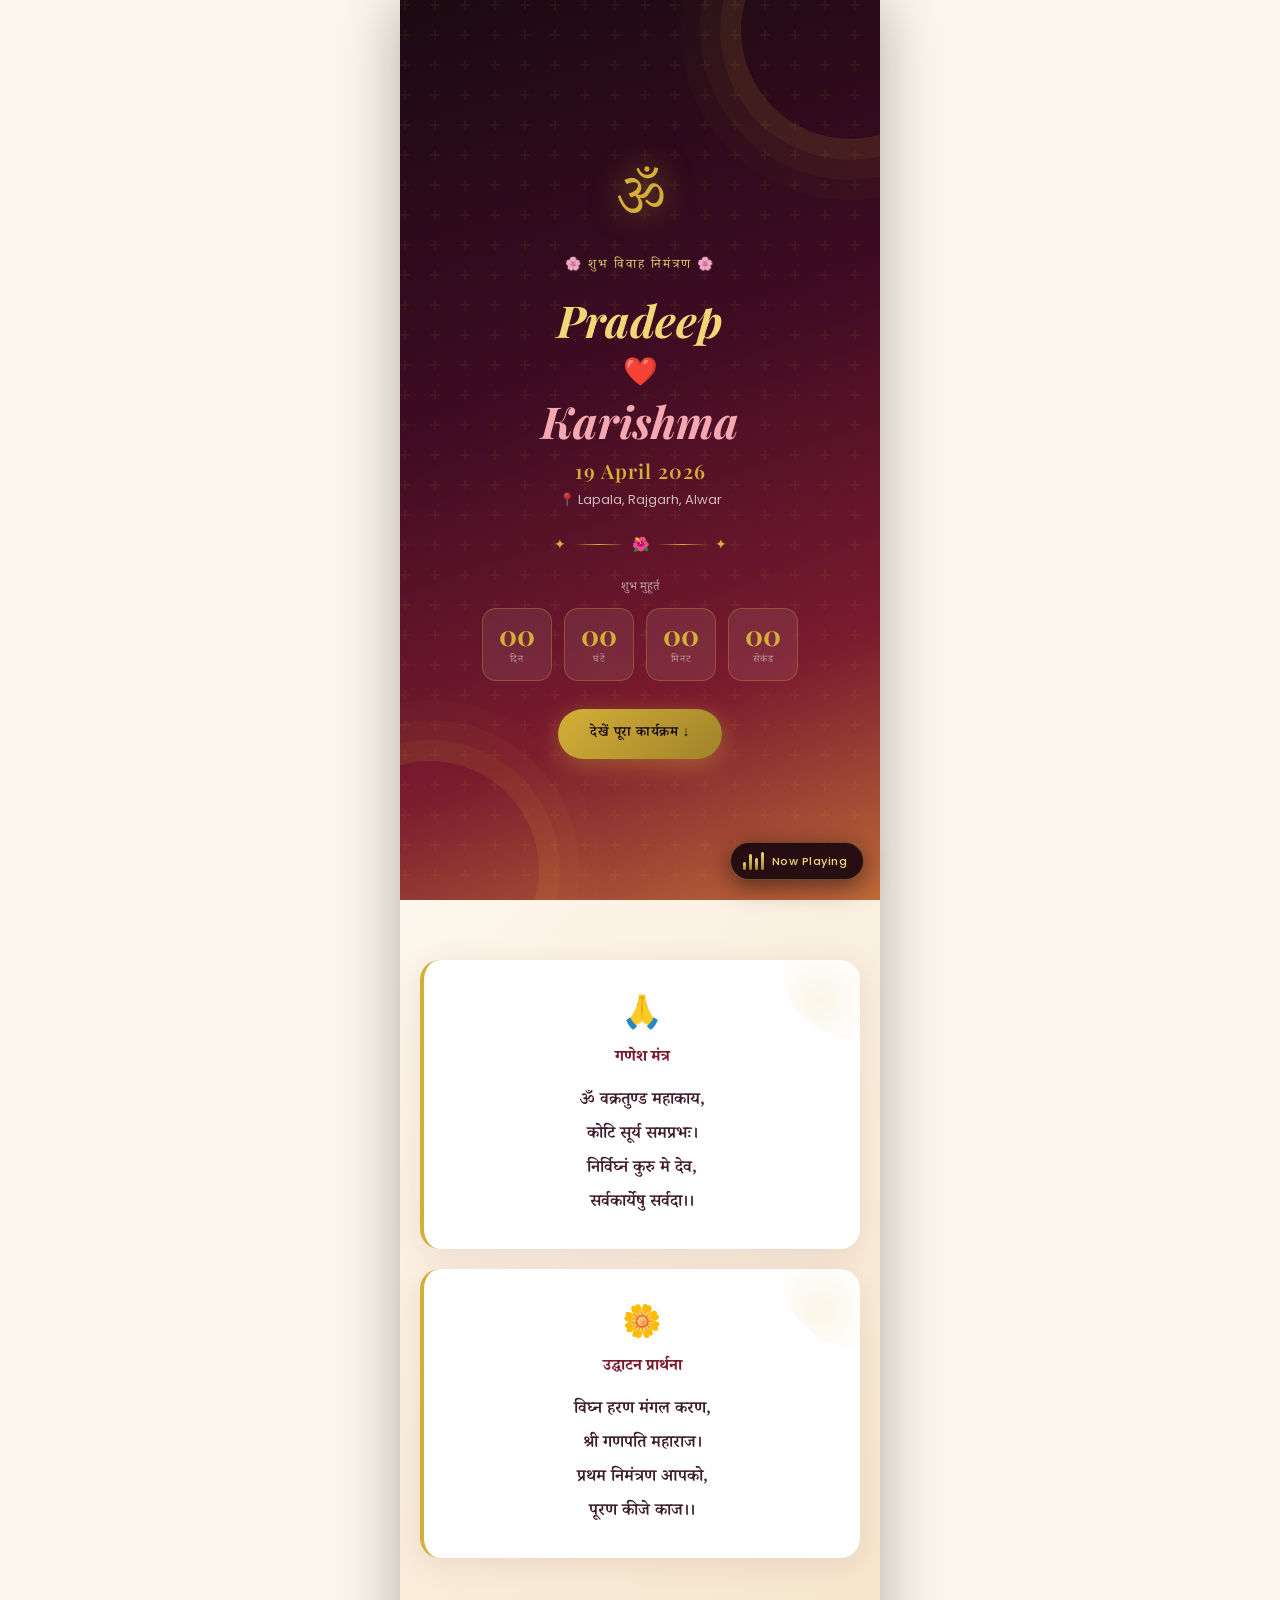
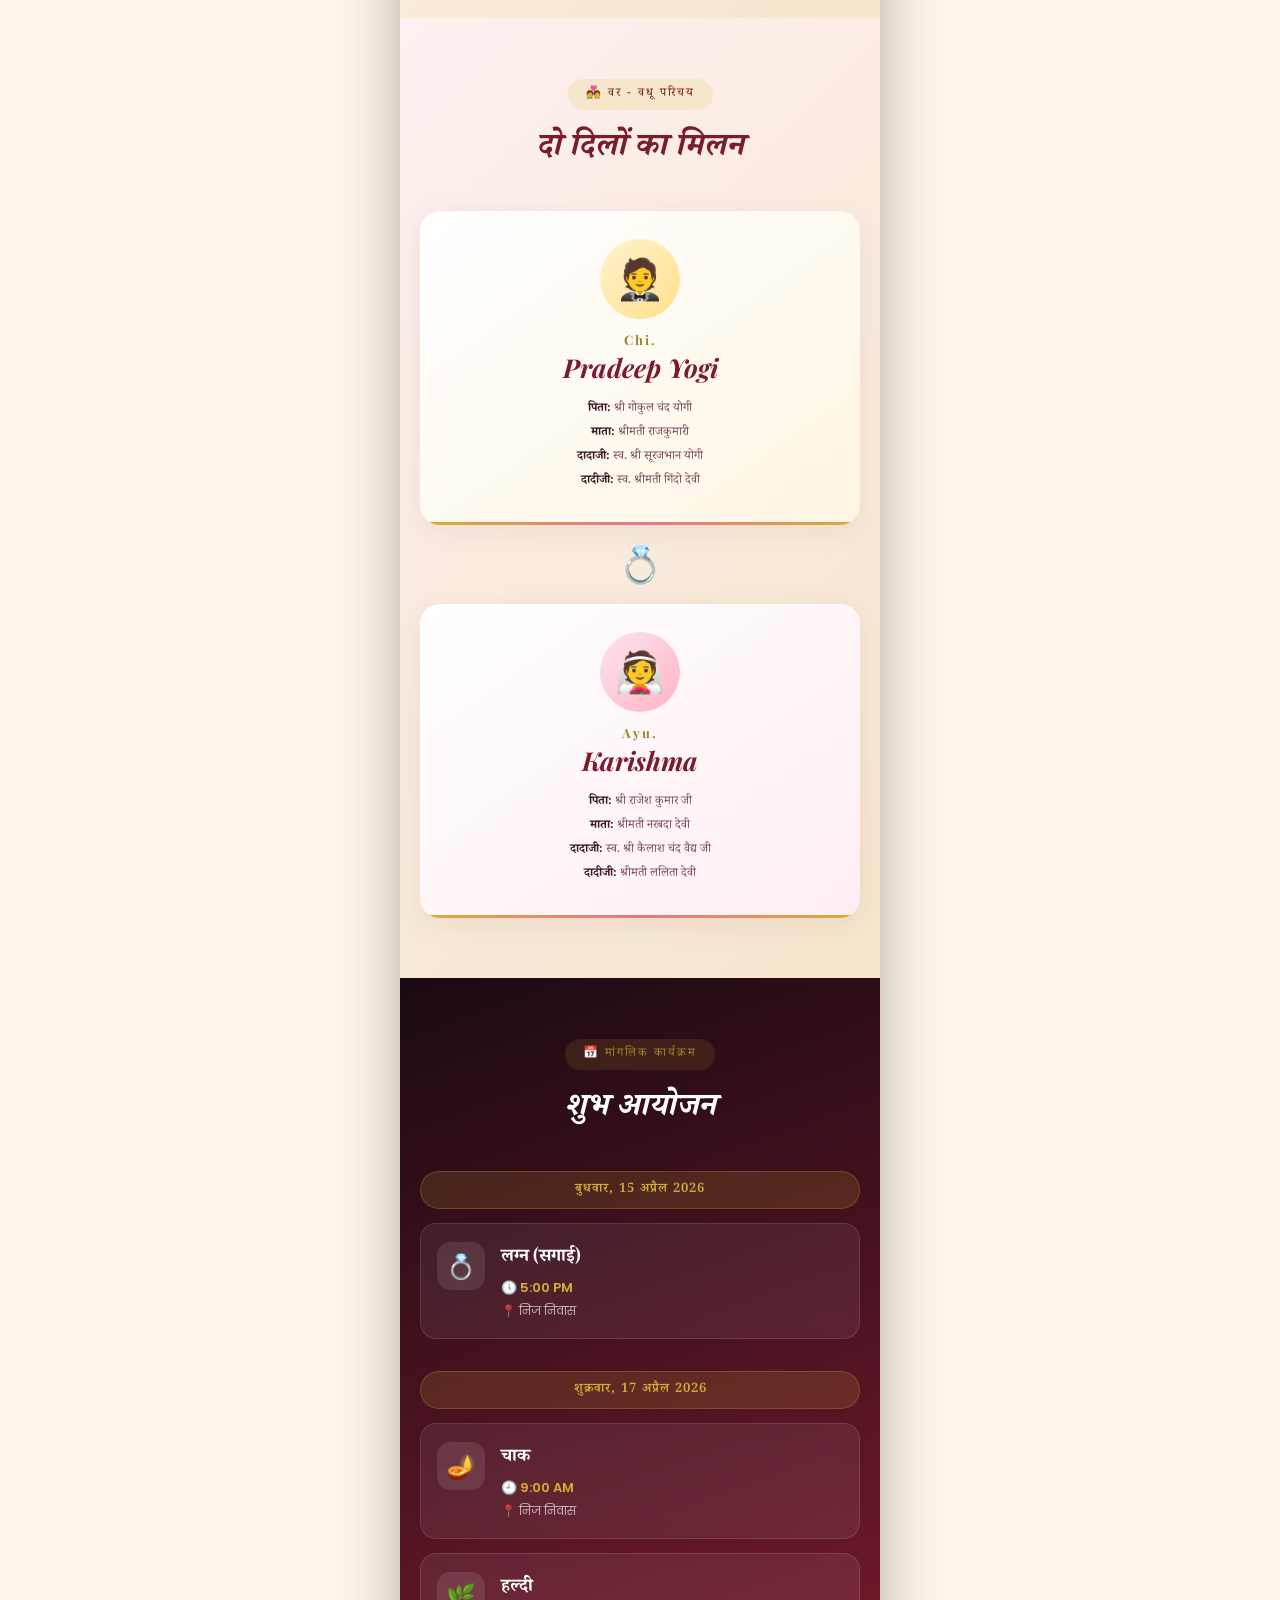
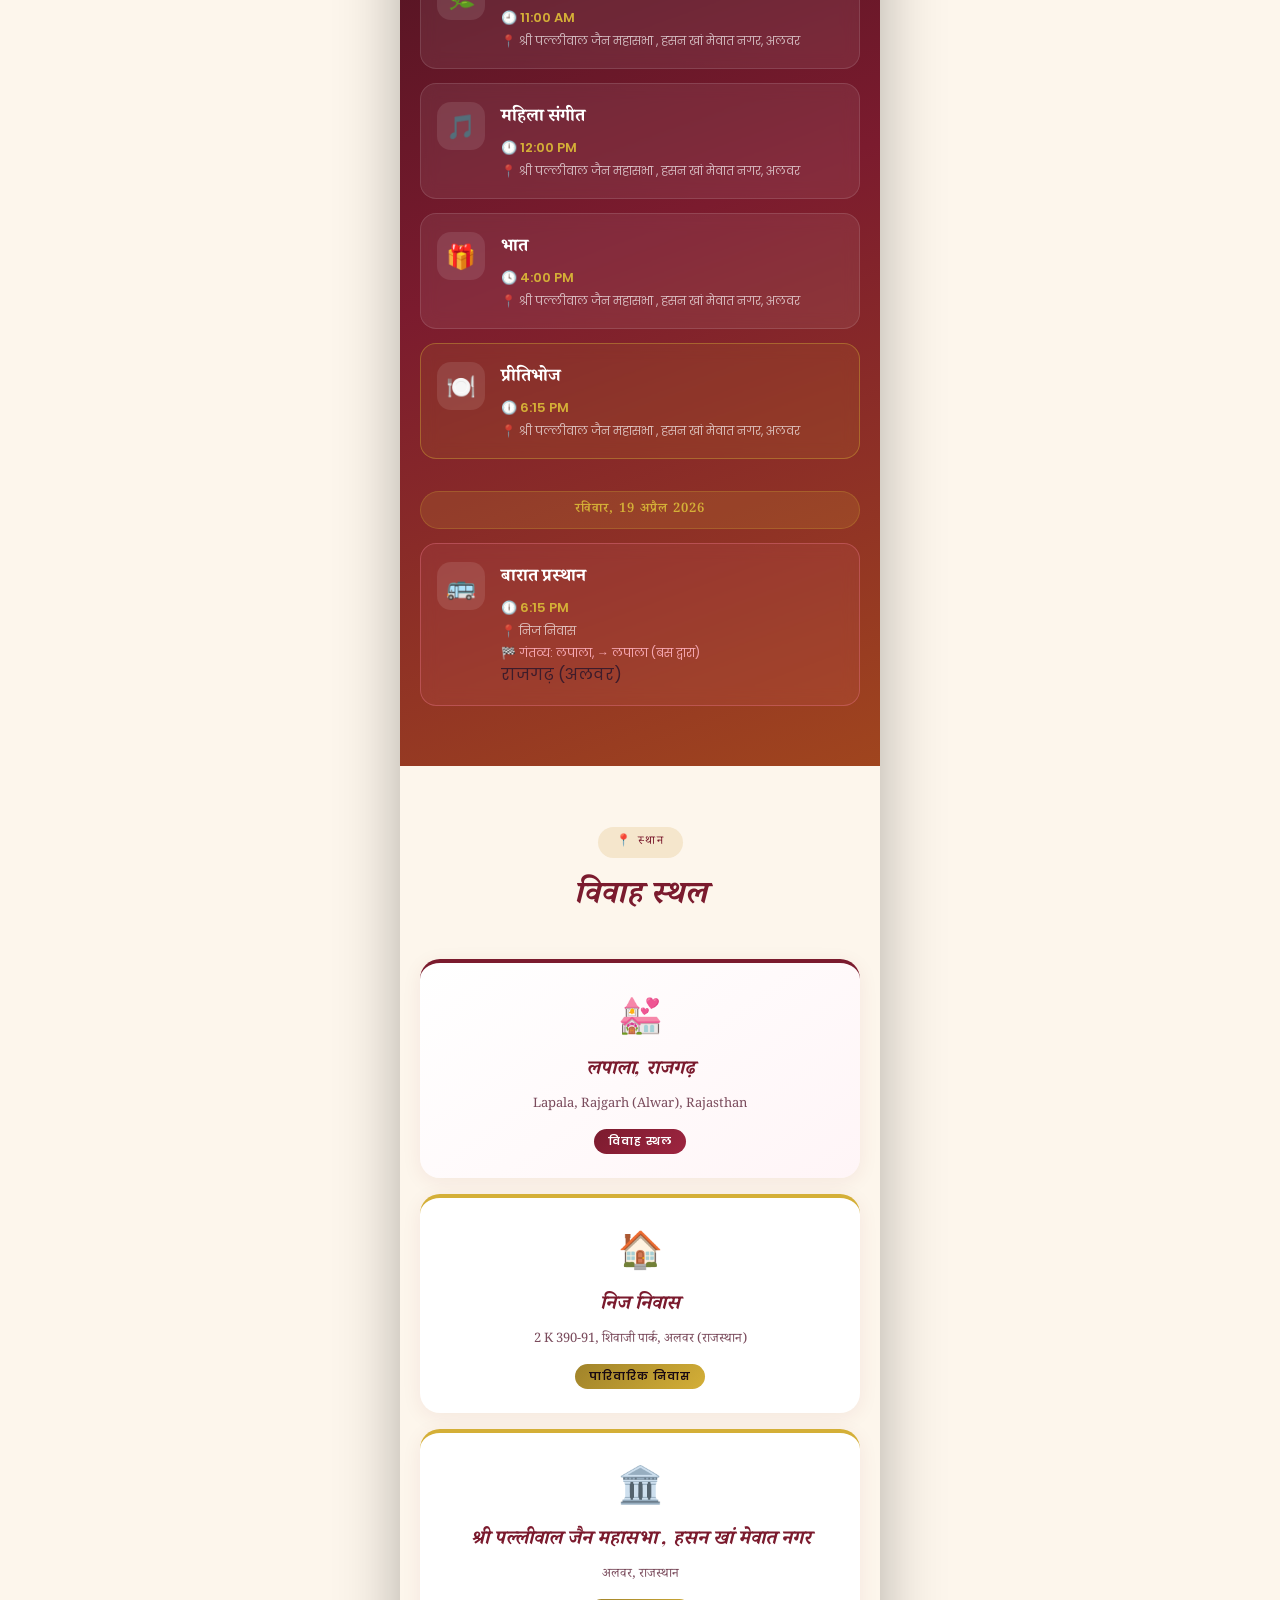
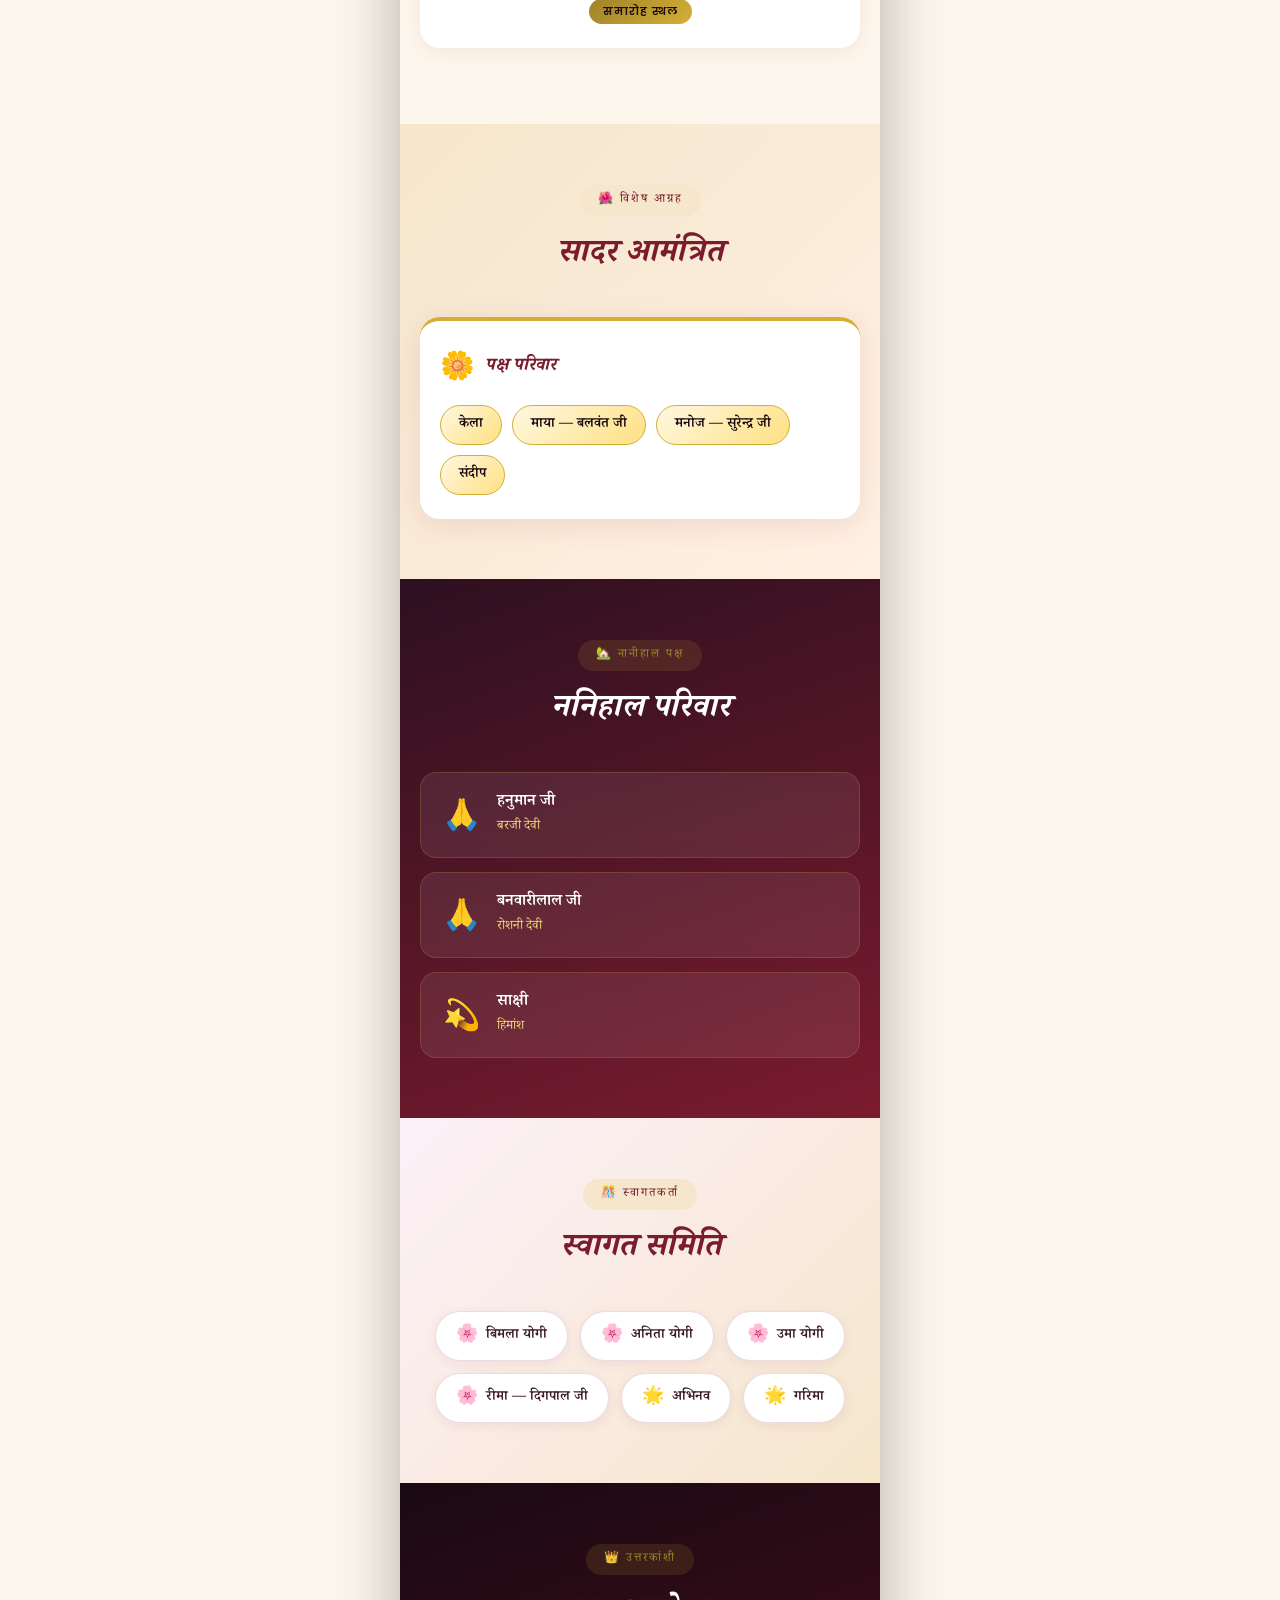
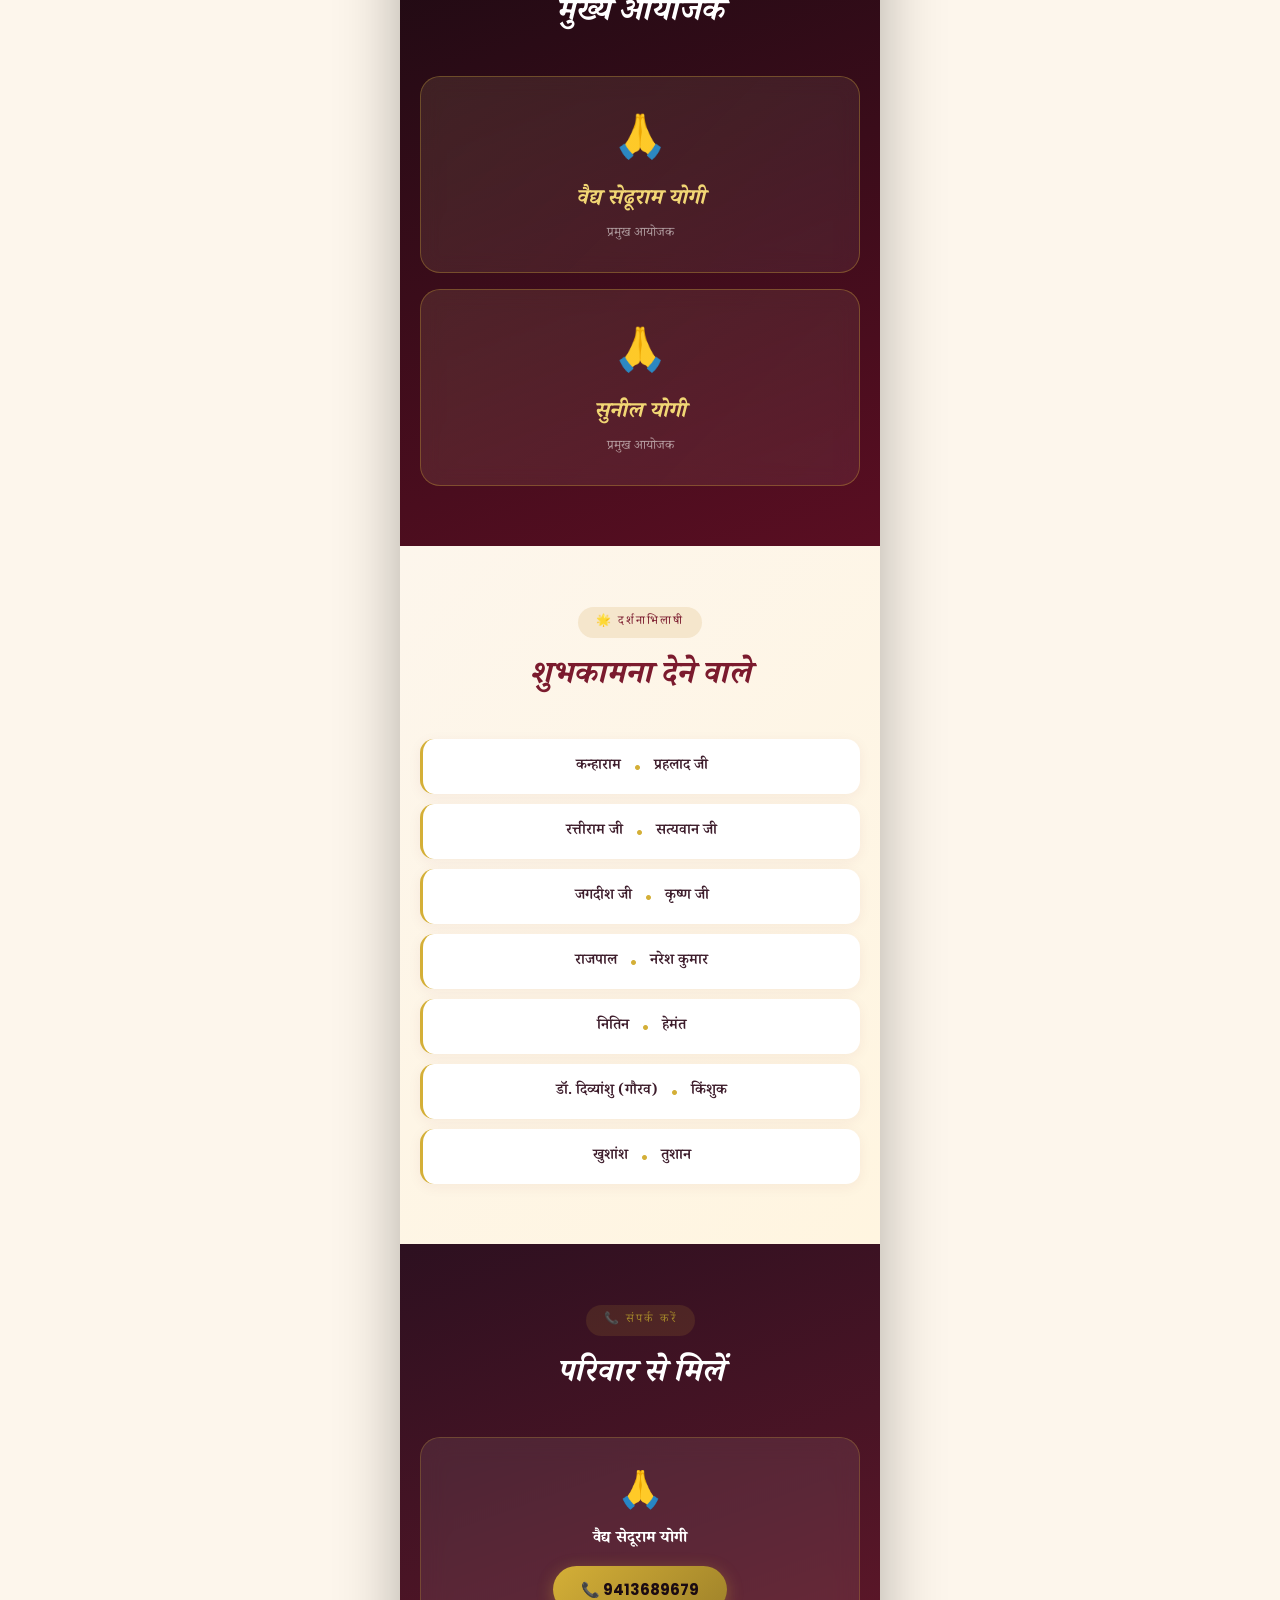
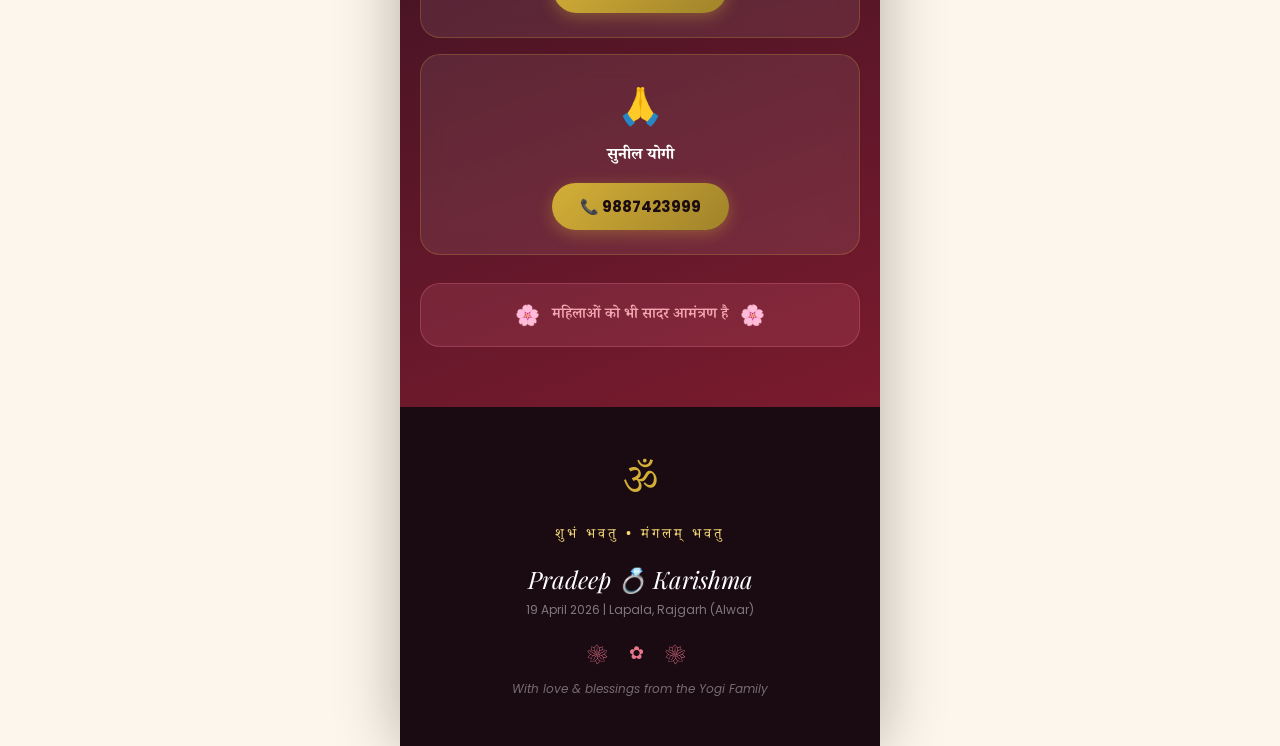
==== commit 88a170f1: "changes" ====
--- a/wedding/index.html
+++ b/wedding/index.html
@@ -177,7 +177,7 @@
             <div class="event-info">
               <h4>भात</h4>
               <p class="event-time">🕓 4:00 PM</p>
-              <p class="event-venue">📍 श्री पल्लीवाल जैन महासभा , , हसन खां मेवात नगर, अलवर</p>
+              <p class="event-venue">📍 श्री पल्लीवाल जैन महासभा , हसन खां मेवात नगर, अलवर</p>
             </div>
           </div>
           <div class="event-card highlight-event">
@@ -230,7 +230,7 @@
       </div>
       <div class="venue-card">
         <div class="venue-icon">🏛️</div>
-        <h3>श्री पल्लीवाल जैन महासभा</h3>
+        <h3>श्री पल्लीवाल जैन महासभा , हसन खां मेवात नगर</h3>
         <p>अलवर, राजस्थान</p>
         <span class="venue-badge secondary">समारोह स्थल</span>
       </div>
